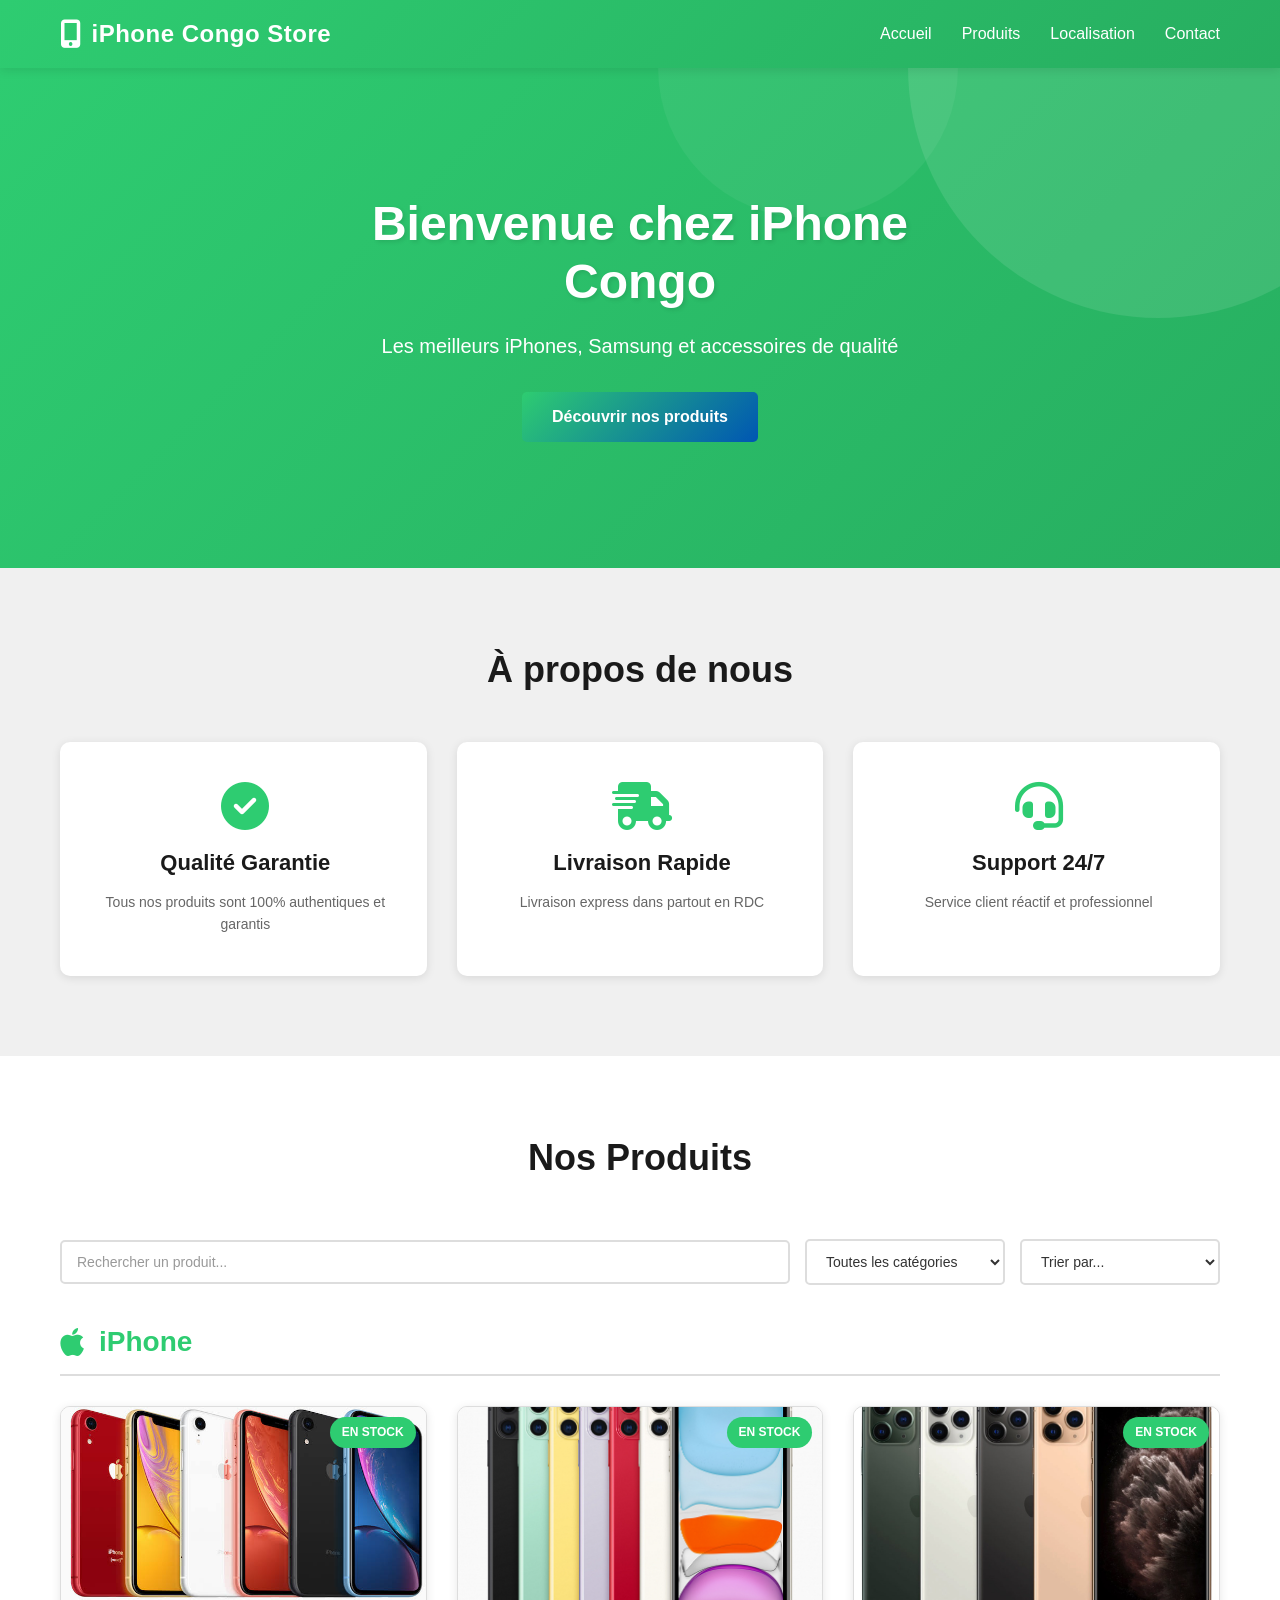
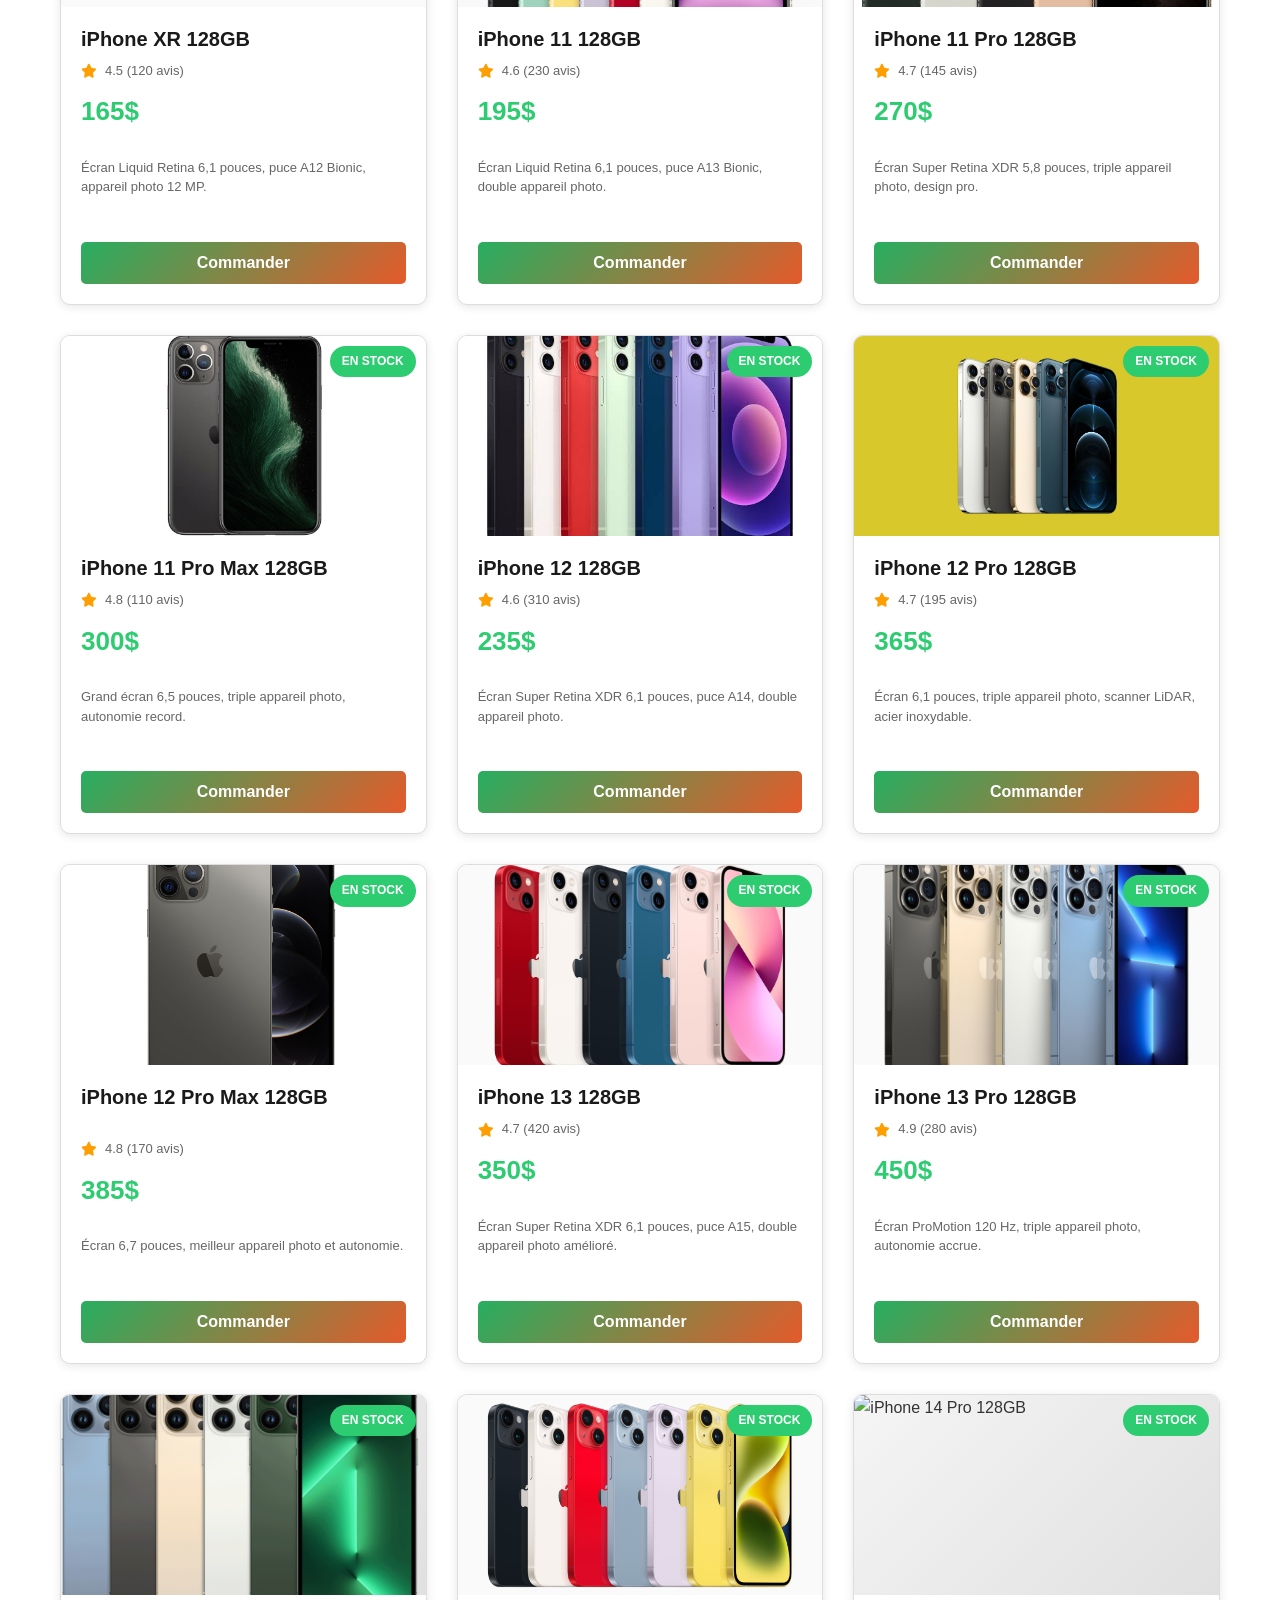
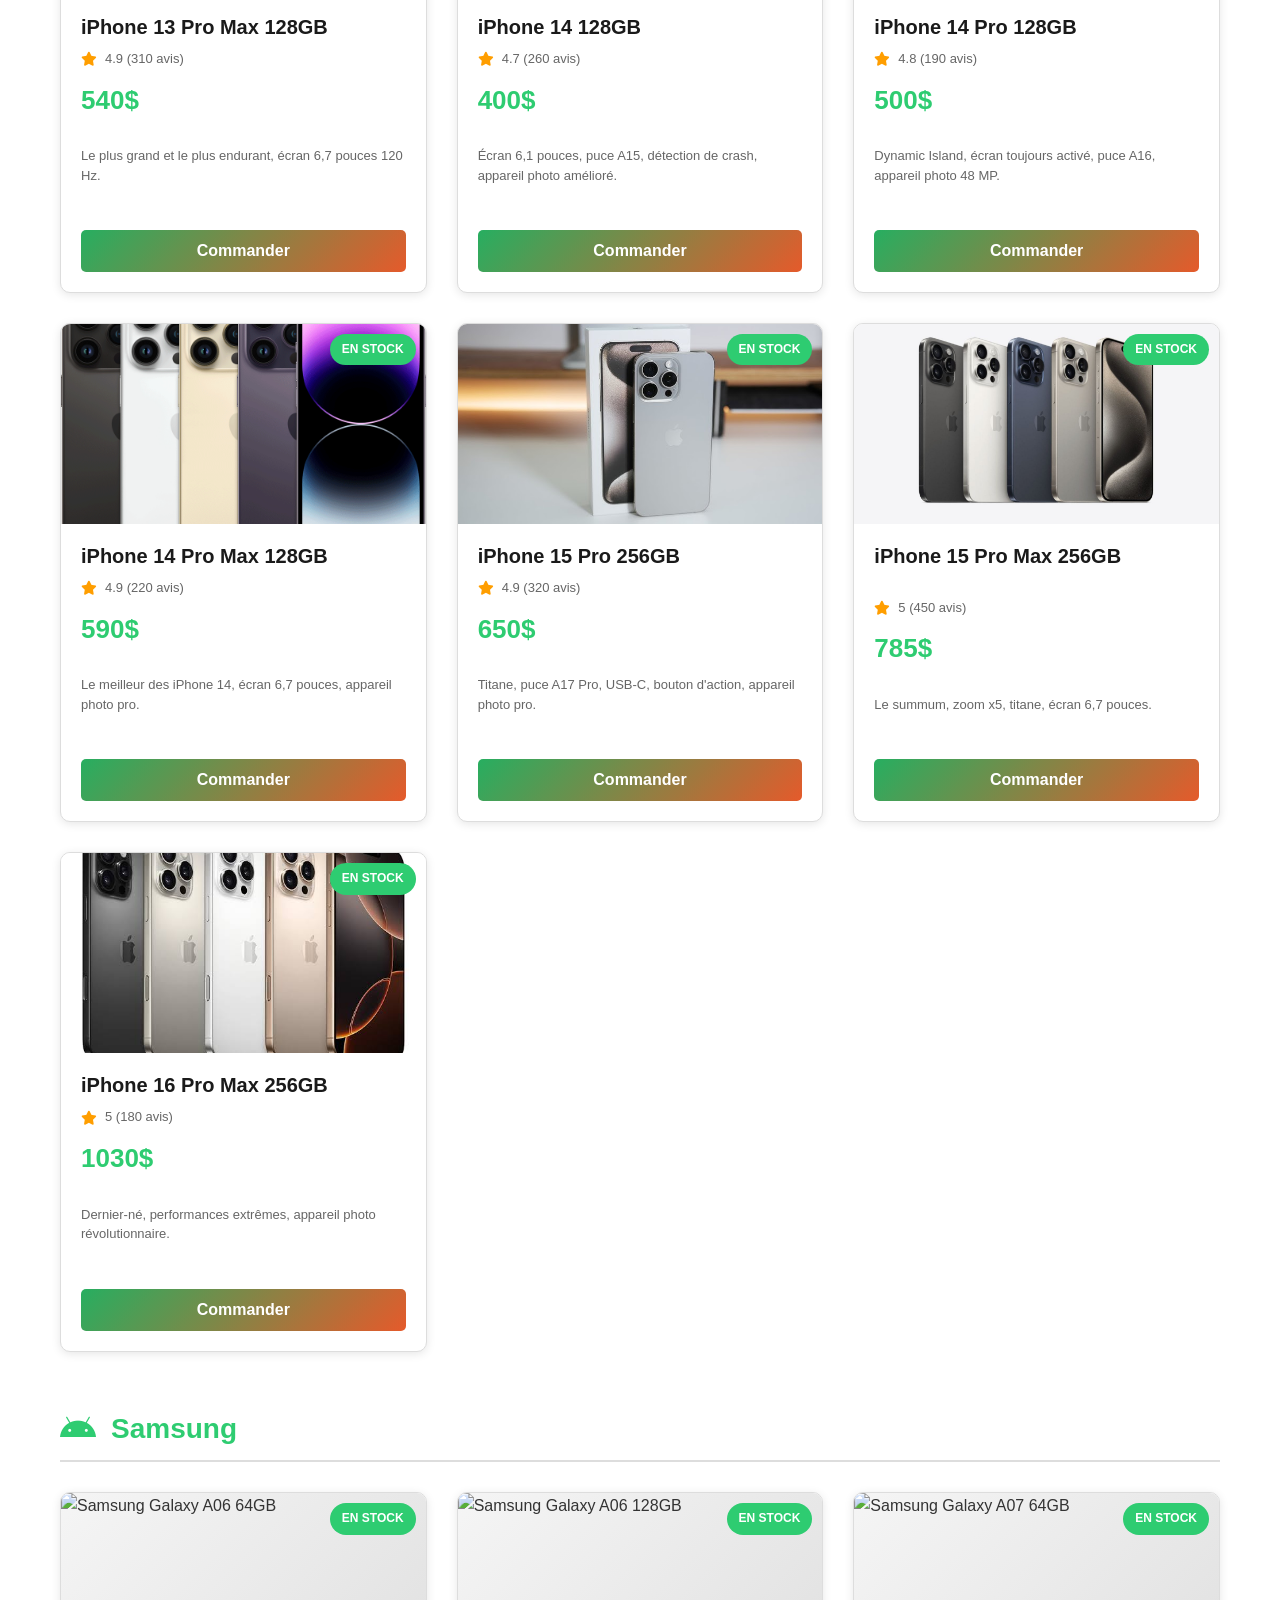
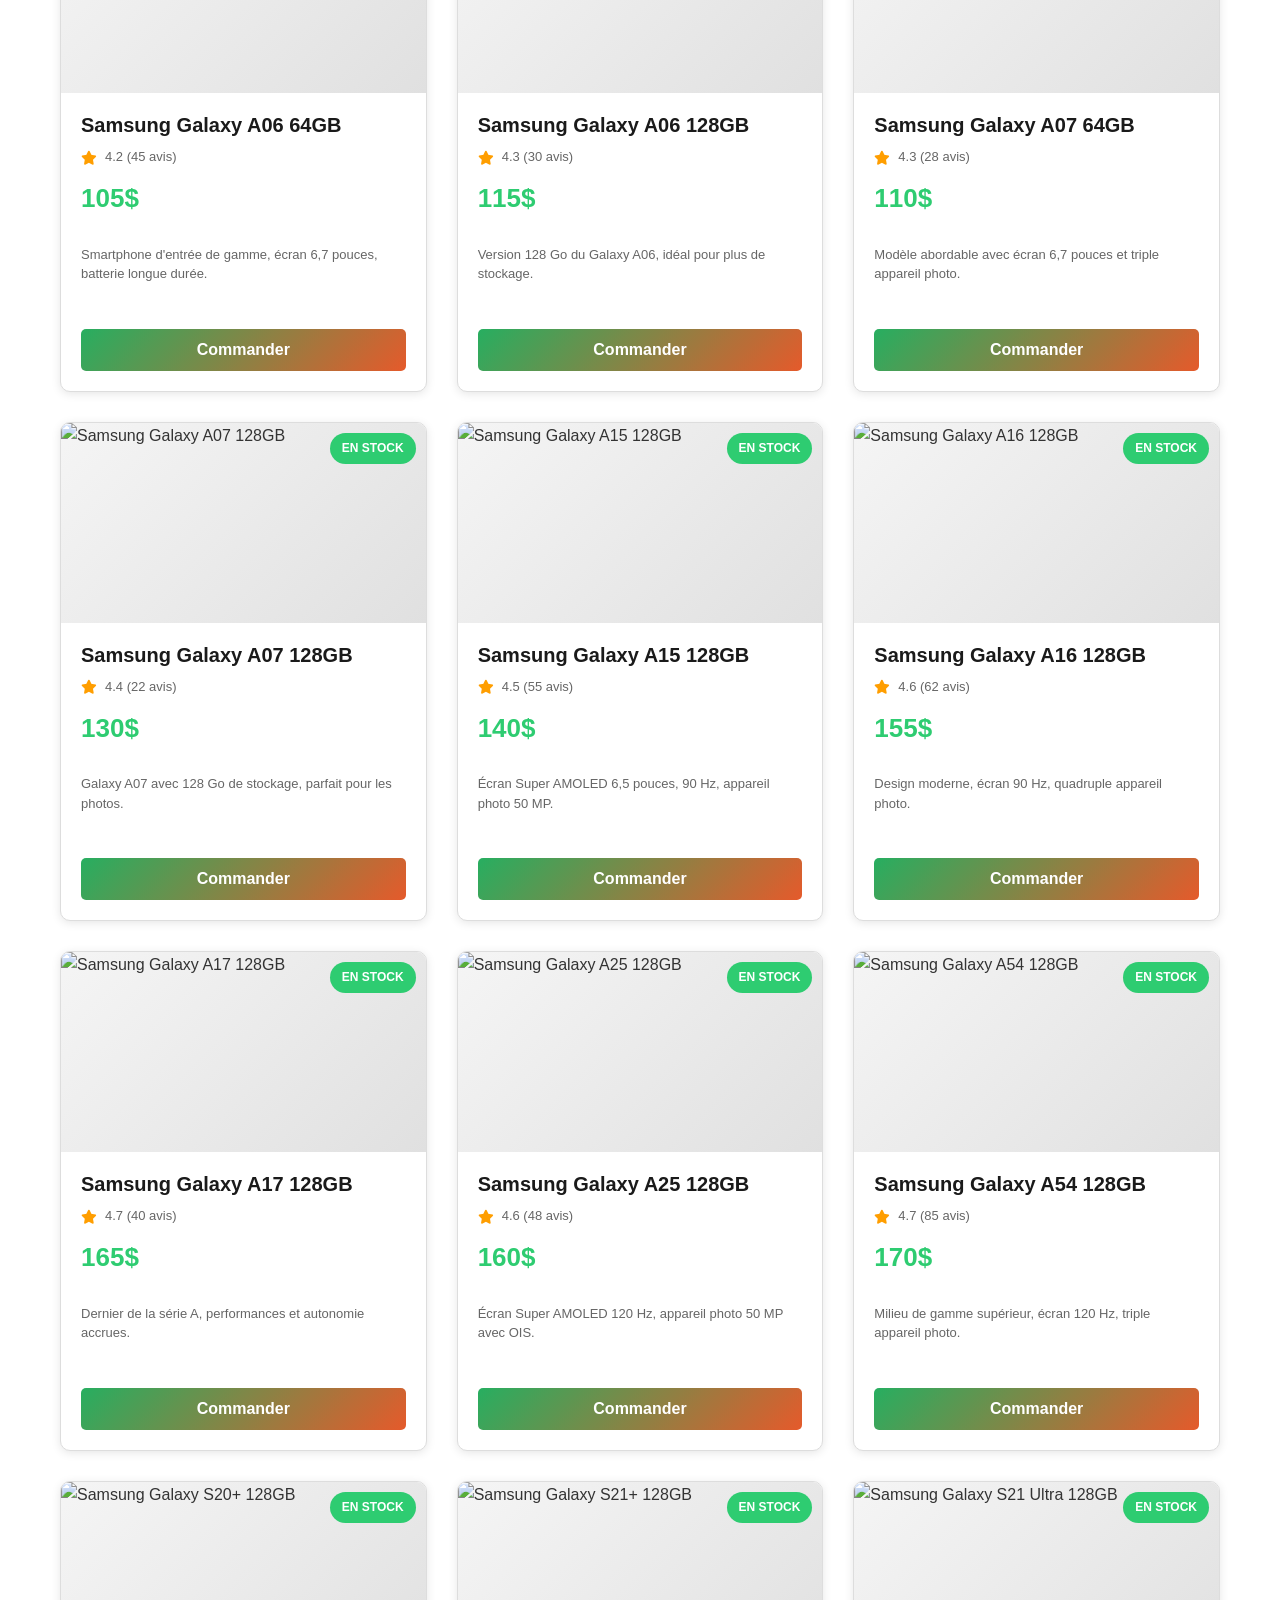
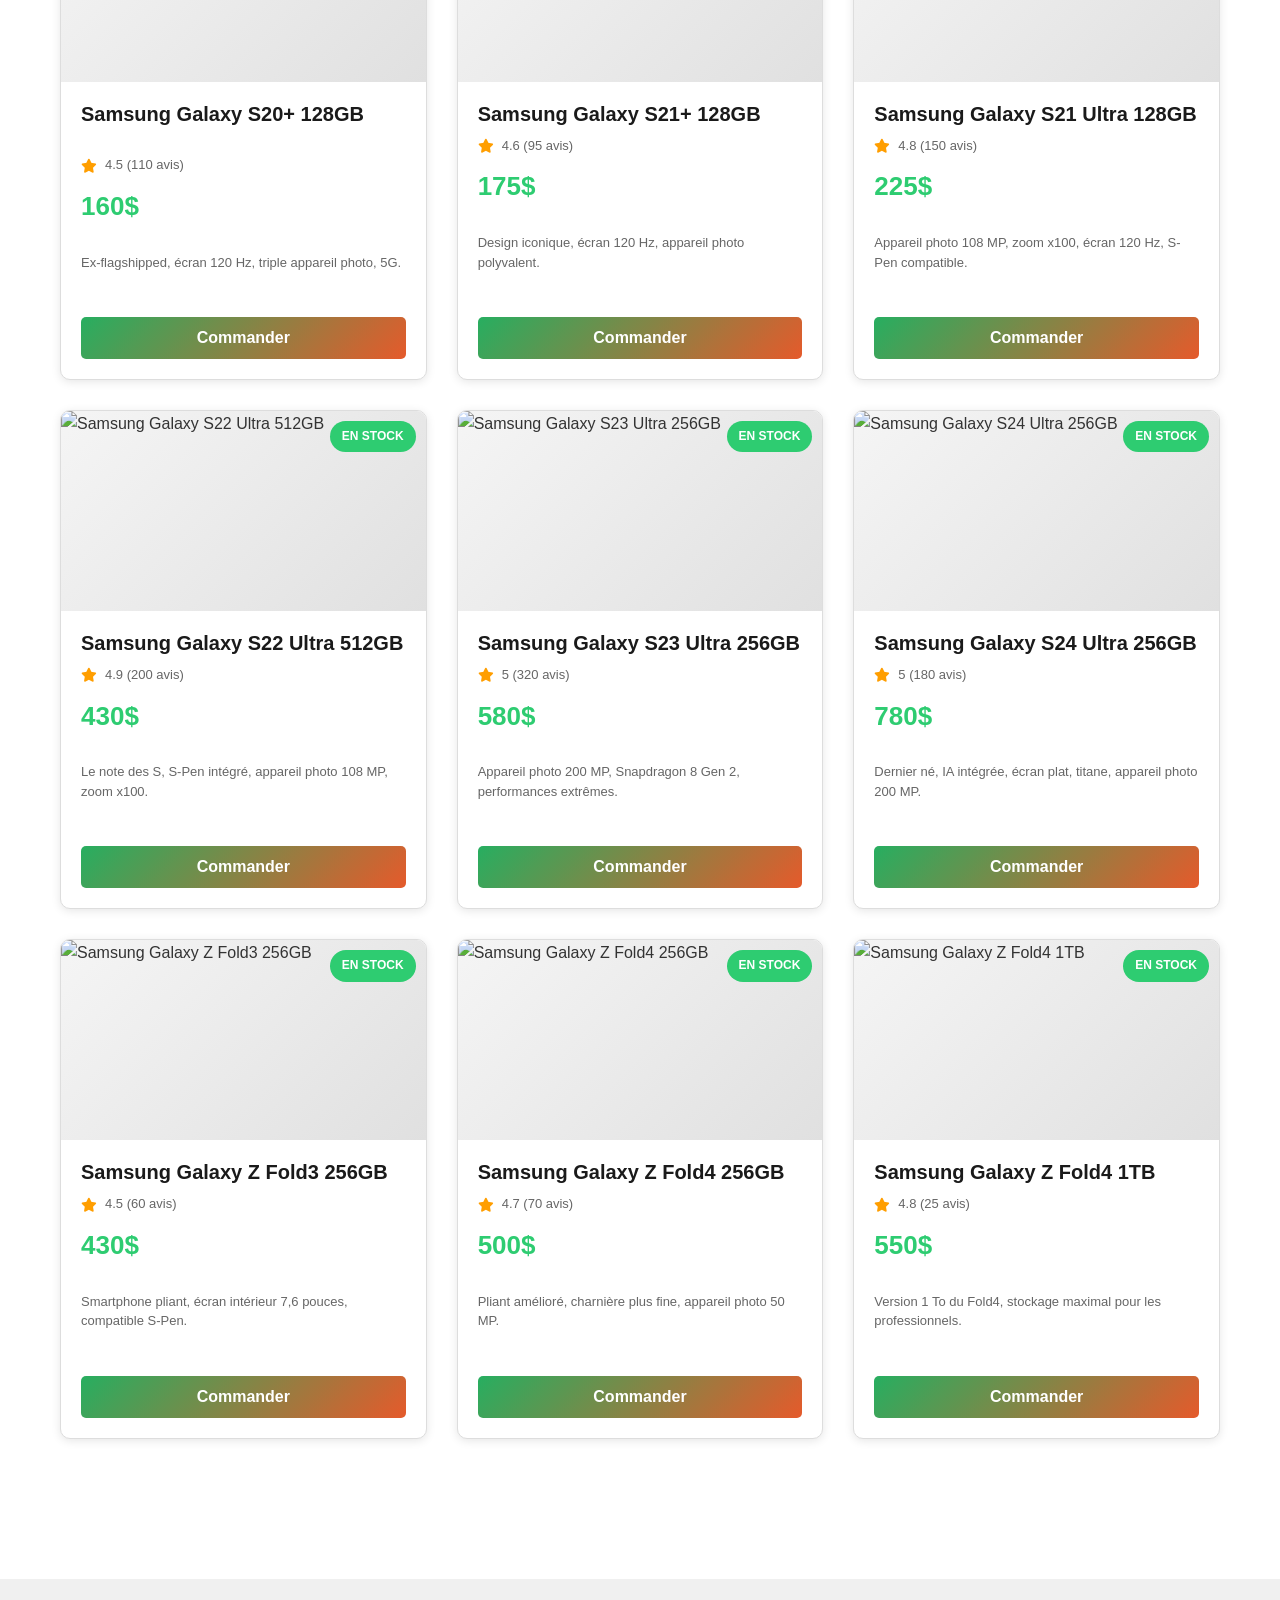
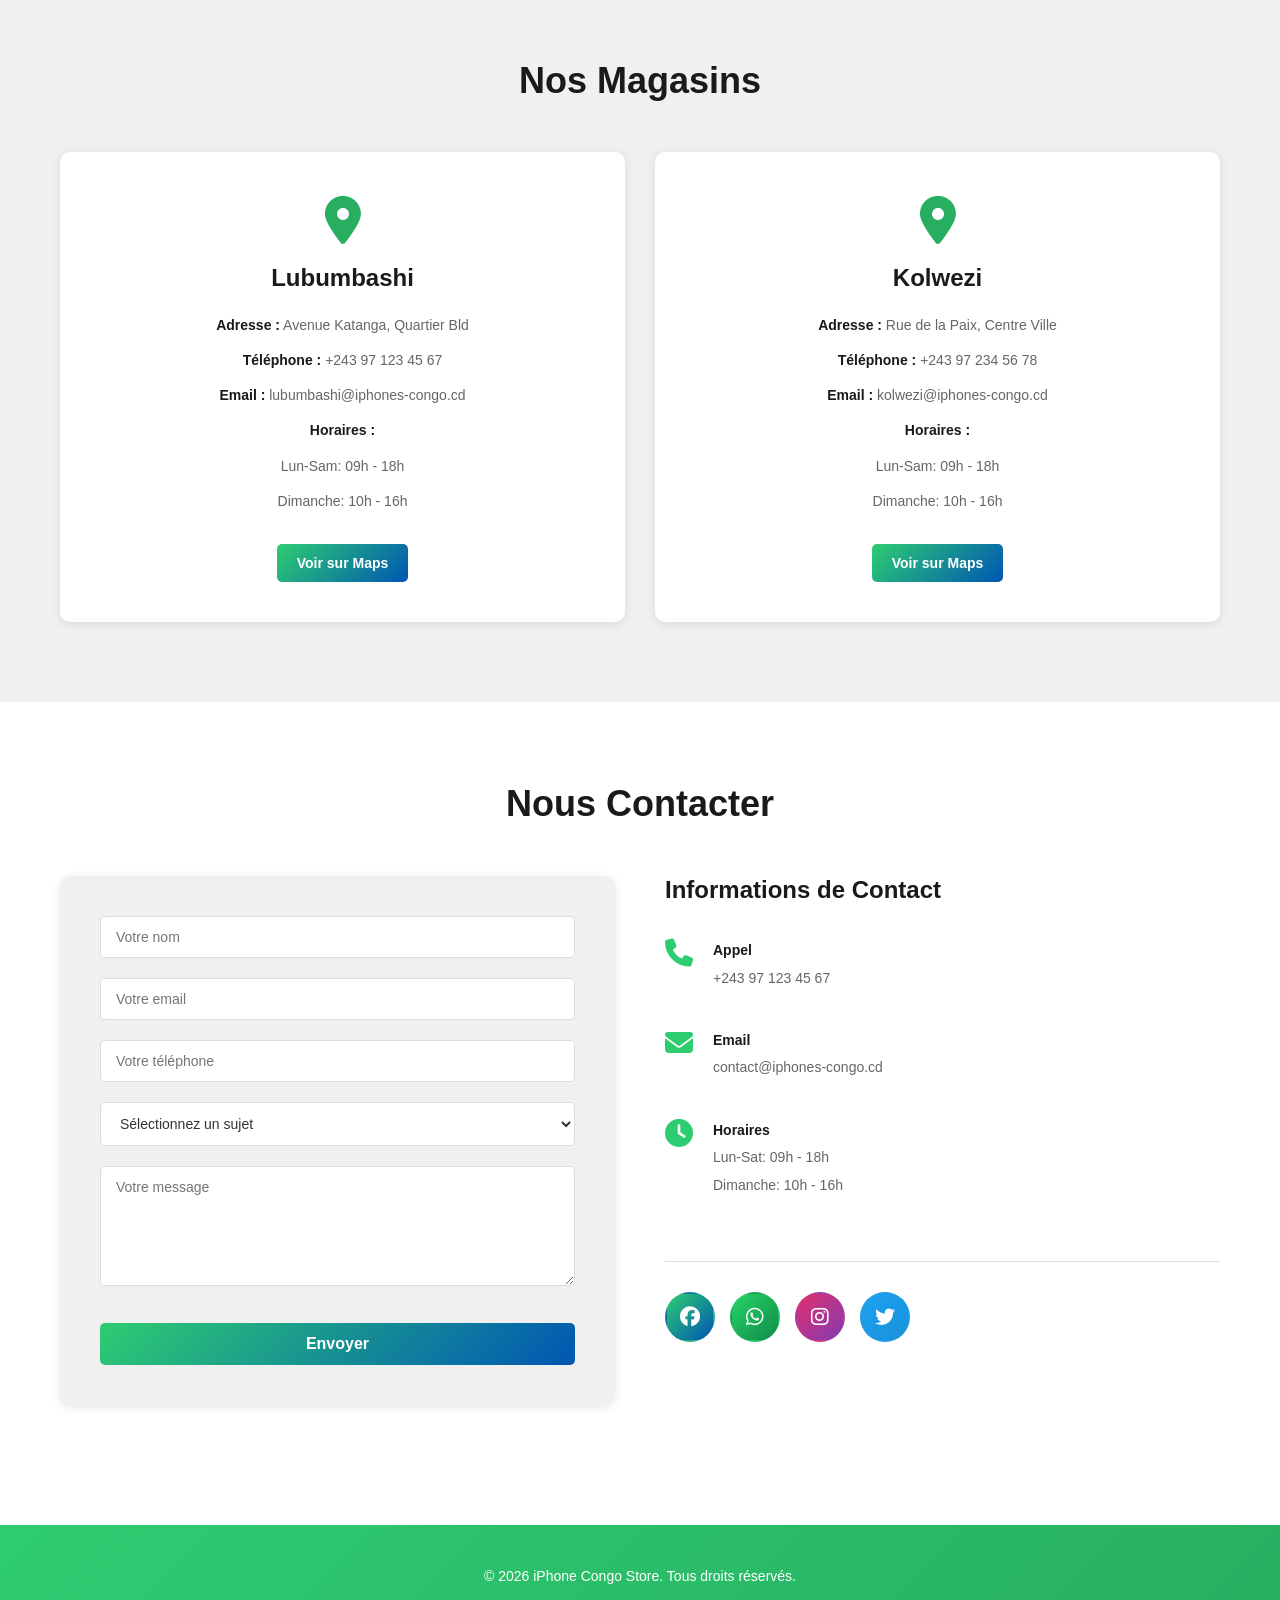
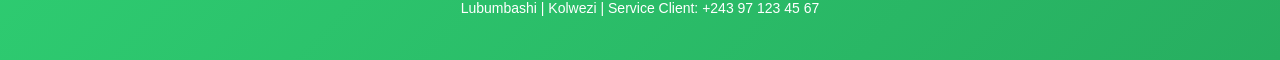
==== index.html @ f0ad429d "Update index.html" ====
<!DOCTYPE html>
<html lang="fr">
<head>
    <meta charset="UTF-8">
    <meta name="viewport" content="width=device-width, initial-scale=1.0">
    <title>iPhoneCongo - Lubumbashi & Kolwezi</title>
    <link rel="stylesheet" href="style.css">
    <link rel="stylesheet" href="https://cdnjs.cloudflare.com/ajax/libs/font-awesome/6.4.0/css/all.min.css">
</head>
<body>
    <!-- Navigation -->
    <nav class="navbar">
        <div class="container">
            <div class="logo">
                <i class="fas fa-mobile-alt"></i> iPhone Congo Store
            </div>
            <ul class="nav-links">
                <li><a href="#accueil">Accueil</a></li>
                <li><a href="#produits">Produits</a></li>
                <li><a href="#localisation">Localisation</a></li>
                <li><a href="#contact">Contact</a></li>
            </ul>
            <div class="hamburger">
                <span></span>
                <span></span>
                <span></span>
            </div>
        </div>
    </nav>

    <!-- Hero Section -->
    <section id="accueil" class="hero">
        <div class="hero-content">
            <h1>Bienvenue chez iPhone Congo</h1>
            <p>Les meilleurs iPhones, Samsung et accessoires de qualité</p>
            <a href="#produits" class="btn btn-primary">Découvrir nos produits</a>
        </div>
        <div class="hero-background"></div>
    </section>

    <!-- À Propos -->
    <section class="about">
        <div class="container">
            <h2>À propos de nous</h2>
            <div class="about-grid">
                <div class="about-card">
                    <i class="fas fa-check-circle"></i>
                    <h3>Qualité Garantie</h3>
                    <p>Tous nos produits sont 100% authentiques et garantis</p>
                </div>
                <div class="about-card">
                    <i class="fas fa-shipping-fast"></i>
                    <h3>Livraison Rapide</h3>
                    <p>Livraison express dans partout en RDC</p>
                </div>
                <div class="about-card">
                    <i class="fas fa-headset"></i>
                    <h3>Support 24/7</h3>
                    <p>Service client réactif et professionnel</p>
                </div>
            </div>
        </div>
    </section>

    <!-- Produits -->
    <section id="produits" class="produits">
        <div class="container">
            <h2>Nos Produits</h2>
            
            <!-- Filtres -->
            <div class="filtres">
                <input type="text" id="searchInput" placeholder="Rechercher un produit..." class="search-input">
                <select id="categorySelect" class="category-select">
                    <option value="all">Toutes les catégories</option>
                    <option value="iphone">iPhone</option>
                    <option value="samsung">Samsung</option>
                    <option value="accessoires">Accessoires</option>
                </select>
                <select id="sortSelect" class="sort-select">
                    <option value="default">Trier par...</option>
                    <option value="price-asc">Prix: bas à haut</option>
                    <option value="price-desc">Prix: haut à bas</option>
                    <option value="rating">Meilleures notes</option>
                </select>
            </div>

            <!-- Catégorie iPhone -->
            <div class="categorie" id="iphoneCategorie">
                <h3><i class="fab fa-apple"></i> iPhone</h3>
                <div class="produits-grid" id="iphoneGrid">
                    <!-- Rempli par JavaScript -->
                </div>
            </div>

            <!-- Catégorie Samsung -->
            <div class="categorie" id="samsungCategorie">
                <h3><i class="fab fa-android"></i> Samsung</h3>
                <div class="produits-grid" id="samsungGrid">
                    <!-- Rempli par JavaScript -->
                </div>
            </div>

            <!-- Catégorie Accessoires -->
            <div class="categorie" id="accessoiresCategorie">
                <h3><i class="fas fa-headphones"></i> Accessoires</h3>
                <div class="produits-grid" id="accessoiresGrid">
                    <!-- Rempli par JavaScript -->
                </div>
            </div>
        </div>
    </section>

    <!-- Modal Produit -->
    <div id="productModal" class="modal">
        <div class="modal-content">
            <span class="close">&times;</span>
            <div class="modal-body">
                <img id="modalImage" src="" alt="" class="modal-image">
                <div class="modal-info">
                    <h2 id="modalNom"></h2>
                    <p id="modalPrix" class="modal-prix"></p>
                    <p id="modalDescription"></p>
                    <div id="modalSpecs" class="modal-specs"></div>
                    <div class="modal-actions">
                        <button class="btn btn-primary" id="modalCommanderBtn">Commander</button>
                        <button class="btn btn-secondary">Ajouter au panier</button>
                    </div>
                </div>
            </div>
        </div>
    </div>

    <!-- Localisation -->
    <section id="localisation" class="localisation">
        <div class="container">
            <h2>Nos Magasins</h2>
            <div class="magasins-grid">
                <div class="magasin-card">
                    <i class="fas fa-map-marker-alt"></i>
                    <h3>Lubumbashi</h3>
                    <p><strong>Adresse :</strong> Avenue Katanga, Quartier Bld</p>
                    <p><strong>Téléphone :</strong> +243 97 123 45 67</p>
                    <p><strong>Email :</strong> lubumbashi@iphones-congo.cd</p>
                    <p><strong>Horaires :</strong></p>
                    <p>Lun-Sam: 09h - 18h</p>
                    <p>Dimanche: 10h - 16h</p>
                    <a href="https://maps.google.com/?q=Lubumbashi" target="_blank" class="btn btn-primary btn-small">Voir sur Maps</a>
                </div>

                <div class="magasin-card">
                    <i class="fas fa-map-marker-alt"></i>
                    <h3>Kolwezi</h3>
                    <p><strong>Adresse :</strong> Rue de la Paix, Centre Ville</p>
                    <p><strong>Téléphone :</strong> +243 97 234 56 78</p>
                    <p><strong>Email :</strong> kolwezi@iphones-congo.cd</p>
                    <p><strong>Horaires :</strong></p>
                    <p>Lun-Sam: 09h - 18h</p>
                    <p>Dimanche: 10h - 16h</p>
                    <a href="https://maps.google.com/?q=Kolwezi" target="_blank" class="btn btn-primary btn-small">Voir sur Maps</a>
                </div>
            </div>
        </div>
    </section>

    <!-- Contact -->
    <section id="contact" class="contact">
        <div class="container">
            <h2>Nous Contacter</h2>
            <div class="contact-content">
                <form class="contact-form" id="contactForm">
                    <div class="form-group">
                        <input type="text" placeholder="Votre nom" required>
                    </div>
                    <div class="form-group">
                        <input type="email" placeholder="Votre email" required>
                    </div>
                    <div class="form-group">
                        <input type="tel" placeholder="Votre téléphone" required>
                    </div>
                    <div class="form-group">
                        <select required>
                            <option value="">Sélectionnez un sujet</option>
                            <option value="info">Information produit</option>
                            <option value="commande">Commande</option>
                            <option value="service">Service après-vente</option>
                            <option value="autre">Autre</option>
                        </select>
                    </div>
                    <div class="form-group">
                        <textarea placeholder="Votre message" rows="5" required></textarea>
                    </div>
                    <button type="submit" class="btn btn-primary">Envoyer</button>
                </form>

                <div class="contact-info">
                    <h3>Informations de Contact</h3>
                    <div class="info-item">
                        <i class="fas fa-phone"></i>
                        <div>
                            <p><strong>Appel</strong></p>
                            <p>+243 97 123 45 67</p>
                        </div>
                    </div>
                    <div class="info-item">
                        <i class="fas fa-envelope"></i>
                        <div>
                            <p><strong>Email</strong></p>
                            <p>contact@iphones-congo.cd</p>
                        </div>
                    </div>
                    <div class="info-item">
                        <i class="fas fa-clock"></i>
                        <div>
                            <p><strong>Horaires</strong></p>
                            <p>Lun-Sat: 09h - 18h</p>
                            <p>Dimanche: 10h - 16h</p>
                        </div>
                    </div>
                    <div class="social-links">
                        <a href="#" title="Facebook"><i class="fab fa-facebook"></i></a>
                        <a href="#" title="WhatsApp"><i class="fab fa-whatsapp"></i></a>
                        <a href="#" title="Instagram"><i class="fab fa-instagram"></i></a>
                        <a href="#" title="Twitter"><i class="fab fa-twitter"></i></a>
                    </div>
                </div>
            </div>
        </div>
    </section>

    <!-- Footer -->
    <footer class="footer">
        <div class="container">
            <p>&copy; 2026 iPhone Congo Store. Tous droits réservés.</p>
            <p>Lubumbashi | Kolwezi | Service Client: +243 97 123 45 67</p>
        </div>
    </footer>

    <!-- Scripts des produits -->
    <script src="produits/iphone.js"></script>
    <script src="produits/samsung.js"></script>
    <script src="produits/accessoires.js"></script>
    <script src="script.js"></script>
</body>
</html>
---- style.css ----
/* ========== RESET & VARIABLES ==========*/
* {
    margin: 0;
    padding: 0;
    box-sizing: border-box;
}

:root {
    --primary-color: #2ecc71;
    --secondary-color: #27ae60;
    --dark-color: #1a1a1a;
    --light-color: #f0f0f0;
    --text-color: #333;
    --border-color: #ddd;
    --success-color: #28a745;
    --warning-color: #ff9e00;
    --danger-color: #dc3545;
    --shadow-sm: 0 2px 10px rgba(0, 0, 0, 0.1);
    --shadow-md: 0 5px 15px rgba(0, 0, 0, 0.15);
    --shadow-lg: 0 10px 25px rgba(0, 0, 0, 0.2);
}

html {
    scroll-behavior: smooth;
}

body {
    font-family: 'Segoe UI', Tahoma, Geneva, Verdana, sans-serif;
    color: var(--text-color);
    line-height: 1.6;
    background: white;
}

.container {
    max-width: 1200px;
    margin: 0 auto;
    padding: 0 20px;
}

/* ========== TYPOGRAPHIE ==========*/
h1, h2, h3, h4, h5, h6 {
    font-weight: 700;
    line-height: 1.2;
}

h1 {
    font-size: 48px;
}

h2 {
    font-size: 36px;
    margin-bottom: 50px;
    text-align: center;
    color: var(--dark-color);
}

h3 {
    font-size: 24px;
}

h4 {
    font-size: 20px;
}

p {
    margin-bottom: 15px;
}

a {
    color: var(--primary-color);
    text-decoration: none;
    transition: color 0.3s ease;
}

a:hover {
    color: var(--secondary-color);
}

/* ========== NAVIGATION ==========*/
.navbar {
    background: linear-gradient(135deg, var(--primary-color), var(--secondary-color));
    color: white;
    padding: 15px 0;
    position: sticky;
    top: 0;
    z-index: 100;
    box-shadow: var(--shadow-sm);
}

.navbar .container {
    display: flex;
    justify-content: space-between;
    align-items: center;
}

.logo {
    font-size: 24px;
    font-weight: bold;
    display: flex;
    align-items: center;
    gap: 10px;
    color: white;
    letter-spacing: 0.5px;
}

.logo i {
    font-size: 28px;
}

.nav-links {
    display: flex;
    list-style: none;
    gap: 30px;
}

.nav-links a {
    color: white;
    text-decoration: none;
    font-weight: 500;
    transition: opacity 0.3s ease;
    position: relative;
}

.nav-links a:after {
    content: '';
    position: absolute;
    width: 0;
    height: 2px;
    bottom: -5px;
    left: 0;
    background: white;
    transition: width 0.3s ease;
}

.nav-links a:hover {
    opacity: 0.8;
}

.nav-links a:hover:after {
    width: 100%;
}

.hamburger {
    display: none;
    flex-direction: column;
    cursor: pointer;
    gap: 5px;
}

.hamburger span {
    width: 25px;
    height: 3px;
    background: white;
    border-radius: 3px;
    transition: all 0.3s ease;
}

.hamburger:hover span {
    background: rgba(255, 255, 255, 0.8);
}

/* ========== BOUTONS ==========*/
.btn {
    display: inline-block;
    padding: 12px 30px;
    border: none;
    border-radius: 5px;
    cursor: pointer;
    font-size: 16px;
    font-weight: 600;
    transition: all 0.3s ease;
    text-decoration: none;
    text-align: center;
    user-select: none;
}

.btn:disabled {
    opacity: 0.6;
    cursor: not-allowed;
}

.btn-primary {
    background: linear-gradient(135deg, var(--primary-color), #0056b3);
    color: white;
}

.btn-primary:hover:not(:disabled) {
    transform: translateY(-2px);
    box-shadow: 0 5px 15px rgba(0, 122, 255, 0.4);
}

.btn-primary:active:not(:disabled) {
    transform: translateY(0);
}

.btn-secondary {
    background: linear-gradient(135deg, var(--secondary-color), #e55a2b);
    color: white;
}

.btn-secondary:hover:not(:disabled) {
    transform: translateY(-2px);
    box-shadow: 0 5px 15px rgba(255, 107, 53, 0.4);
}

.btn-secondary:active:not(:disabled) {
    transform: translateY(0);
}

.btn-small {
    padding: 8px 20px;
    font-size: 14px;
}

.btn-large {
    padding: 16px 40px;
    font-size: 18px;
}

.btn-block {
    width: 100%;
    display: block;
}

.btn-outline {
    background: transparent;
    border: 2px solid var(--primary-color);
    color: var(--primary-color);
}

.btn-outline:hover {
    background: var(--primary-color);
    color: white;
}

/* ========== HERO SECTION ==========*/
.hero {
    background: linear-gradient(135deg, var(--primary-color), var(--secondary-color));
    color: white;
    padding: 120px 20px;
    text-align: center;
    position: relative;
    overflow: hidden;
    min-height: 500px;
    display: flex;
    align-items: center;
    justify-content: center;
}

.hero-background {
    position: absolute;
    top: -50%;
    right: -10%;
    width: 500px;
    height: 500px;
    background: rgba(255, 255, 255, 0.1);
    border-radius: 50%;
    animation: float 6s ease-in-out infinite;
}

.hero-background::before {
    content: '';
    position: absolute;
    top: 20%;
    left: -50%;
    width: 300px;
    height: 300px;
    background: rgba(255, 255, 255, 0.05);
    border-radius: 50%;
    animation: float 8s ease-in-out infinite reverse;
}

@keyframes float {
    0%, 100% { 
        transform: translateY(0px) rotate(0deg); 
    }
    50% { 
        transform: translateY(30px) rotate(180deg); 
    }
}

.hero-content {
    position: relative;
    z-index: 1;
    max-width: 700px;
    margin: 0 auto;
}

.hero h1 {
    font-size: 48px;
    margin-bottom: 20px;
    animation: slideIn 0.8s ease-out;
    text-shadow: 2px 2px 4px rgba(0, 0, 0, 0.1);
}

.hero p {
    font-size: 20px;
    margin-bottom: 30px;
    opacity: 0.95;
    animation: slideIn 0.8s ease-out 0.2s both;
}

.hero .btn {
    animation: slideIn 0.8s ease-out 0.4s both;
}

@keyframes slideIn {
    from {
        opacity: 0;
        transform: translateY(-30px);
    }
    to {
        opacity: 1;
        transform: translateY(0);
    }
}

/* ========== SECTION À PROPOS ==========*/
.about {
    padding: 80px 20px;
    background: var(--light-color);
}

.about h2 {
    margin-bottom: 50px;
}

.about-grid {
    display: grid;
    grid-template-columns: repeat(auto-fit, minmax(280px, 1fr));
    gap: 30px;
}

.about-card {
    background: white;
    padding: 40px 30px;
    border-radius: 10px;
    text-align: center;
    box-shadow: var(--shadow-sm);
    transition: all 0.3s ease;
    border-left: 4px solid transparent;
}

.about-card:hover {
    transform: translateY(-10px);
    box-shadow: var(--shadow-md);
    border-left-color: var(--primary-color);
}

.about-card i {
    font-size: 48px;
    color: var(--primary-color);
    margin-bottom: 20px;
    display: block;
}

.about-card h3 {
    margin-bottom: 15px;
    font-size: 22px;
    color: var(--dark-color);
}

.about-card p {
    color: #666;
    font-size: 14px;
    margin-bottom: 0;
}

/* ========== SECTION PRODUITS ==========*/
.produits {
    padding: 80px 20px;
    background: white;
}

.produits h2 {
    margin-bottom: 60px;
}

/* Filtres */
.filtres {
    display: flex;
    gap: 15px;
    margin-bottom: 40px;
    flex-wrap: wrap;
    justify-content: center;
    align-items: center;
}

.search-input,
.category-select,
.sort-select {
    padding: 12px 15px;
    border: 2px solid var(--border-color);
    border-radius: 5px;
    font-size: 14px;
    font-family: inherit;
    transition: all 0.3s ease;
    background: white;
    color: var(--text-color);
}

.search-input:focus,
.category-select:focus,
.sort-select:focus {
    outline: none;
    border-color: var(--primary-color);
    box-shadow: 0 0 5px rgba(0, 122, 255, 0.2);
}

.search-input {
    flex: 1;
    min-width: 250px;
}

.search-input::placeholder {
    color: #999;
}

.category-select,
.sort-select {
    min-width: 200px;
}

/* Catégories */
.categorie {
    margin-bottom: 60px;
}

.categorie h3 {
    font-size: 28px;
    color: var(--primary-color);
    margin-bottom: 30px;
    display: flex;
    align-items: center;
    gap: 15px;
    padding-bottom: 15px;
    border-bottom: 2px solid var(--border-color);
}

.categorie h3 i {
    font-size: 32px;
}

.produits-grid {
    display: grid;
    grid-template-columns: repeat(auto-fill, minmax(280px, 1fr));
    gap: 30px;
}

/* Cartes Produits */
.produit-card {
    background: white;
    border-radius: 10px;
    overflow: hidden;
    box-shadow: var(--shadow-sm);
    transition: all 0.3s ease;
    border: 1px solid var(--border-color);
    display: flex;
    flex-direction: column;
    position: relative;
    cursor: pointer;
}

.produit-card:hover {
    transform: translateY(-10px);
    box-shadow: var(--shadow-md);
    border-color: var(--primary-color);
}

.produit-card.out-of-stock {
    opacity: 0.7;
}

.produit-card.out-of-stock::after {
    content: 'RUPTURE';
    position: absolute;
    top: 50%;
    left: 50%;
    transform: translate(-50%, -50%) rotate(-45deg);
    background: var(--danger-color);
    color: white;
    padding: 10px 40px;
    font-weight: bold;
    font-size: 18px;
    z-index: 5;
    box-shadow: var(--shadow-sm);
}

.produit-stock-badge {
    position: absolute;
    top: 10px;
    right: 10px;
    background: var(--primary-color);
    color: white;
    padding: 6px 12px;
    border-radius: 20px;
    font-size: 12px;
    font-weight: bold;
    z-index: 10;
    animation: pulse 2s infinite;
}

.produit-card.out-of-stock .produit-stock-badge {
    background: var(--danger-color);
    animation: none;
}

@keyframes pulse {
    0%, 100% { box-shadow: 0 0 0 0 rgba(0, 122, 255, 0.7); }
    50% { box-shadow: 0 0 0 10px rgba(0, 122, 255, 0); }
}

.produit-image {
    height: 200px;
    background: linear-gradient(135deg, #f5f5f5, #e0e0e0);
    display: flex;
    align-items: center;
    justify-content: center;
    overflow: hidden;
    position: relative;
}

.produit-image img {
    width: 100%;
    height: 100%;
    object-fit: cover;
    transition: transform 0.3s ease;
}

.produit-card:hover .produit-image img {
    transform: scale(1.1);
}

.produit-card h4 {
    padding: 20px 20px 10px;
    font-size: 20px;
    color: var(--dark-color);
    flex-grow: 1;
}

.produit-rating {
    display: flex;
    align-items: center;
    gap: 8px;
    padding: 0 20px;
    color: #666;
    font-size: 13px;
}

.produit-rating i {
    color: var(--warning-color);
    font-size: 14px;
}

.produit-rating .note {
    color: var(--primary-color);
    font-weight: bold;
}

.prix {
    padding: 10px 20px 0;
    font-size: 26px;
    font-weight: bold;
    color: var(--primary-color);
}

.description {
    padding: 10px 20px;
    color: #666;
    font-size: 13px;
    line-height: 1.5;
}

.produit-card .btn {
    width: calc(100% - 40px);
    margin: 20px;
    display: block;
}

/* ========== MODAL ==========*/
.modal {
    display: none;
    position: fixed;
    z-index: 2000;
    left: 0;
    top: 0;
    width: 100%;
    height: 100%;
    background-color: rgba(0, 0, 0, 0.6);
    animation: fadeIn 0.3s ease;
    overflow-y: auto;
}

@keyframes fadeIn {
    from { 
        opacity: 0; 
    }
    to { 
        opacity: 1; 
    }
}

.modal-content {
    background-color: white;
    margin: 2% auto;
    padding: 0;
    border-radius: 10px;
    width: 90%;
    max-width: 900px;
    max-height: 85vh;
    overflow-y: auto;
    box-shadow: var(--shadow-lg);
    animation: slideDown 0.3s ease;
}

@keyframes slideDown {
    from {
        transform: translateY(-50px);
        opacity: 0;
    }
    to {
        transform: translateY(0);
        opacity: 1;
    }
}

.close {
    color: #aaa;
    float: right;
    font-size: 28px;
    font-weight: bold;
    cursor: pointer;
    padding: 10px 20px;
    background: transparent;
    border: none;
    transition: color 0.3s ease;
}

.close:hover,
.close:focus {
    color: black;
}

.modal-body {
    display: grid;
    grid-template-columns: 1fr 1fr;
    gap: 30px;
    padding: 30px;
}

.modal-image {
    width: 100%;
    height: auto;
    border-radius: 10px;
    object-fit: cover;
    box-shadow: var(--shadow-sm);
}

.modal-info h2 {
    margin-bottom: 15px;
    color: var(--dark-color);
    font-size: 28px;
}

.modal-prix {
    font-size: 32px;
    color: var(--primary-color);
    font-weight: bold;
    margin-bottom: 15px;
}

.modal-description {
    color: #666;
    margin-bottom: 20px;
    line-height: 1.6;
}

.specs-list {
    background: var(--light-color);
    padding: 20px;
    border-radius: 8px;
    margin: 20px 0;
}

.specs-list p {
    margin: 10px 0;
    color: #666;
    padding: 8px 0;
    border-bottom: 1px solid var(--border-color);
}

.specs-list p:last-child {
    border-bottom: none;
    margin-bottom: 0;
}

.specs-list strong {
    color: var(--dark-color);
    display: block;
    margin-bottom: 5px;
}

.modal-actions {
    display: flex;
    gap: 10px;
    margin-top: 20px;
}

.modal-actions .btn {
    flex: 1;
}

/* ========== SECTION LOCALISATION ==========*/
.localisation {
    padding: 80px 20px;
    background: var(--light-color);
}

.localisation h2 {
    margin-bottom: 50px;
}

.magasins-grid {
    display: grid;
    grid-template-columns: repeat(auto-fit, minmax(300px, 1fr));
    gap: 30px;
}

.magasin-card {
    background: white;
    padding: 40px 30px;
    border-radius: 10px;
    box-shadow: var(--shadow-sm);
    text-align: center;
    transition: all 0.3s ease;
    border-top: 4px solid transparent;
}

.magasin-card:hover {
    transform: translateY(-10px);
    box-shadow: var(--shadow-md);
    border-top-color: var(--secondary-color);
}

.magasin-card i {
    font-size: 48px;
    color: var(--secondary-color);
    margin-bottom: 20px;
    display: block;
}

.magasin-card h3 {
    font-size: 24px;
    margin-bottom: 20px;
    color: var(--dark-color);
}

.magasin-card p {
    margin: 10px 0;
    color: #666;
    line-height: 1.8;
    font-size: 14px;
}

.magasin-card strong {
    color: var(--dark-color);
}

.magasin-card .btn {
    margin-top: 20px;
}

/* ========== SECTION CONTACT ==========*/
.contact {
    padding: 80px 20px;
    background: white;
}

.contact h2 {
    margin-bottom: 50px;
}

.contact-content {
    display: grid;
    grid-template-columns: 1fr 1fr;
    gap: 50px;
}

.contact-form {
    background: var(--light-color);
    padding: 40px;
    border-radius: 10px;
    box-shadow: var(--shadow-sm);
}

.form-group {
    margin-bottom: 20px;
}

.form-group label {
    display: block;
    margin-bottom: 8px;
    font-weight: 600;
    color: var(--dark-color);
}

.form-group input,
.form-group textarea,
.form-group select {
    width: 100%;
    padding: 12px 15px;
    border: 1px solid var(--border-color);
    border-radius: 5px;
    font-family: inherit;
    font-size: 14px;
    transition: all 0.3s ease;
    background: white;
    color: var(--text-color);
}

.form-group input:focus,
.form-group textarea:focus,
.form-group select:focus {
    outline: none;
    border-color: var(--primary-color);
    box-shadow: 0 0 5px rgba(0, 122, 255, 0.2);
    background: rgba(0, 122, 255, 0.02);
}

.form-group textarea {
    resize: vertical;
    min-height: 120px;
}

.form-group select {
    cursor: pointer;
}

.contact-form .btn {
    width: 100%;
    margin-top: 10px;
}

.contact-info {
    display: flex;
    flex-direction: column;
    justify-content: flex-start;
}

.contact-info h3 {
    font-size: 24px;
    margin-bottom: 30px;
    color: var(--dark-color);
}

.info-item {
    display: flex;
    gap: 20px;
    margin-bottom: 30px;
    align-items: flex-start;
}

.info-item i {
    font-size: 28px;
    color: var(--primary-color);
    margin-top: 5px;
    flex-shrink: 0;
}

.info-item p {
    margin: 5px 0;
    color: #666;
    font-size: 14px;
}

.info-item strong {
    color: var(--dark-color);
    display: block;
    margin-bottom: 5px;
}

.social-links {
    display: flex;
    gap: 15px;
    margin-top: 30px;
    padding-top: 30px;
    border-top: 1px solid var(--border-color);
    flex-wrap: wrap;
}

.social-links a {
    display: inline-flex;
    align-items: center;
    justify-content: center;
    width: 50px;
    height: 50px;
    background: linear-gradient(135deg, var(--primary-color), #0056b3);
    color: white;
    border-radius: 50%;
    text-decoration: none;
    transition: all 0.3s ease;
    font-size: 20px;
    border: 2px solid transparent;
}

.social-links a:hover {
    transform: translateY(-5px) scale(1.1);
    box-shadow: var(--shadow-md);
}

.social-links a:nth-child(2) {
    background: linear-gradient(135deg, #25d366, #128c4a);
}

.social-links a:nth-child(3) {
    background: linear-gradient(135deg, #e1306c, #833ab4);
}

.social-links a:nth-child(4) {
    background: linear-gradient(135deg, #1da1f2, #1a91da);
}

/* ========== FOOTER ==========*/
.footer {
    background: linear-gradient(135deg, var(--primary-color), var(--secondary-color));
    color: white;
    text-align: center;
    padding: 30px 20px;
    margin-top: 40px;
}

.footer p {
    margin: 10px 0;
    font-size: 14px;
}

.footer a {
    color: white;
    text-decoration: underline;
}

.footer a:hover {
    opacity: 0.8;
}

/* ========== UTILITAIRES ==========*/
.text-center {
    text-align: center;
}

.text-right {
    text-align: right;
}

.text-left {
    text-align: left;
}

.mt-0 { margin-top: 0; }
.mt-1 { margin-top: 10px; }
.mt-2 { margin-top: 20px; }
.mt-3 { margin-top: 30px; }
.mt-4 { margin-top: 40px; }
.mt-5 { margin-top: 50px; }

.mb-0 { margin-bottom: 0; }
.mb-1 { margin-bottom: 10px; }
.mb-2 { margin-bottom: 20px; }
.mb-3 { margin-bottom: 30px; }
.mb-4 { margin-bottom: 40px; }
.mb-5 { margin-bottom: 50px; }

.pt-0 { padding-top: 0; }
.pt-1 { padding-top: 10px; }
.pt-2 { padding-top: 20px; }
.pt-3 { padding-top: 30px; }

.pb-0 { padding-bottom: 0; }
.pb-1 { padding-bottom: 10px; }
.pb-2 { padding-bottom: 20px; }
.pb-3 { padding-bottom: 30px; }

.hidden {
    display: none !important;
}

.visible {
    display: block !important;
}

/* ========== ANIMATIONS ==========*/
@keyframes fadeInUp {
    from {
        opacity: 0;
        transform: translateY(30px);
    }
    to {
        opacity: 1;
        transform: translateY(0);
    }
}

@keyframes spin {
    from { transform: rotate(0deg); }
    to { transform: rotate(360deg); }
}

@keyframes bounce {
    0%, 100% { transform: translateY(0); }
    50% { transform: translateY(-10px); }
}

/* ========== RESPONSIVE - TABLET ==========*/
@media (max-width: 768px) {
    .nav-links {
        display: none;
    }

    .hamburger {
        display: flex;
    }

    .logo {
        font-size: 20px;
    }

    h1 {
        font-size: 32px;
    }

    h2 {
        font-size: 28px;
        margin-bottom: 40px;
    }

    h3 {
        font-size: 22px;
    }

    .hero {
        padding: 60px 20px;
        min-height: 400px;
    }

    .hero h1 {
        font-size: 32px;
    }

    .hero p {
        font-size: 16px;
    }

    .about,
    .produits,
    .localisation,
    .contact {
        padding: 60px 20px;
    }

    .produits-grid,
    .magasins-grid {
        grid-template-columns: 1fr;
    }

    .contact-content {
        grid-template-columns: 1fr;
        gap: 30px;
    }

    .contact-form {
        order: 2;
    }

    .contact-info {
        order: 1;
    }

    .modal-body {
        grid-template-columns: 1fr;
        gap: 20px;
        padding: 20px;
    }

    .produit-image {
        height: 250px;
    }

    .categorie h3 {
        font-size: 22px;
    }

    .filtres {
        flex-direction: column;
    }

    .search-input,
    .category-select,
    .sort-select {
        width: 100%;
    }

    .about-grid {
        grid-template-columns: 1fr;
        gap: 20px;
    }

    .about-card {
        padding: 30px 20px;
    }

    .modal-content {
        width: 95%;
        margin: 10% auto;
    }
}

/* ========== RESPONSIVE - MOBILE ==========*/
@media (max-width: 480px) {
    .navbar .container {
        padding: 0 15px;
    }

    .logo {
        font-size: 18px;
        gap: 8px;
    }

    .logo i {
        font-size: 22px;
    }

    h1 {
        font-size: 24px;
    }

    h2 {
        font-size: 22px;
        margin-bottom: 30px;
    }

    h3 {
        font-size: 18px;
    }

    .hero {
        padding: 40px 15px;
        min-height: 300px;
    }

    .hero h1 {
        font-size: 24px;
        margin-bottom: 15px;
    }

    .hero p {
        font-size: 14px;
        margin-bottom: 20px;
    }

    .about,
    .produits,
    .localisation,
    .contact {
        padding: 40px 15px;
    }

    .btn {
        padding: 10px 20px;
        font-size: 14px;
    }

    .btn-large {
        padding: 12px 24px;
        font-size: 16px;
    }

    .produit-card h4 {
        padding: 15px 15px 8px;
        font-size: 16px;
    }

    .prix {
        font-size: 20px;
        padding: 8px 15px 0;
    }

    .description {
        padding: 8px 15px;
        font-size: 12px;
    }

    .produit-card .btn {
        width: calc(100% - 30px);
        margin: 15px;
        padding: 10px 15px;
        font-size: 13px;
    }

    .magasin-card {
        padding: 25px 20px;
    }

    .magasin-card i {
        font-size: 36px;
        margin-bottom: 15px;
    }

    .magasin-card h3 {
        font-size: 20px;
        margin-bottom: 15px;
    }

    .magasin-card p {
        font-size: 13px;
        margin: 8px 0;
    }

    .contact-form {
        padding: 25px 20px;
    }

    .form-group input,
    .form-group textarea,
    .form-group select {
        padding: 10px 12px;
        font-size: 13px;
    }

    .modal-body {
        gap: 15px;
        padding: 15px;
    }

    .modal-info h2 {
        font-size: 22px;
        margin-bottom: 10px;
    }

    .modal-prix {
        font-size: 24px;
    }

    .modal-actions {
        flex-direction: column;
    }

    .specs-list {
        padding: 15px;
        margin: 15px 0;
    }

    .specs-list p {
        font-size: 12px;
        margin: 8px 0;
        padding: 6px 0;
    }

    .social-links {
        gap: 10px;
        justify-content: space-around;
        padding-top: 20px;
        margin-top: 20px;
    }

    .social-links a {
        width: 45px;
        height: 45px;
        font-size: 18px;
    }

    .info-item {
        gap: 15px;
        margin-bottom: 20px;
    }

    .info-item i {
        font-size: 24px;
    }

    .info-item p {
        font-size: 13px;
    }

    .footer p {
        font-size: 12px;
    }

    .footer {
        padding: 20px 15px;
    }

    .produit-image {
        height: 150px;
    }

    .produit-rating {
        font-size: 11px;
        padding: 8px 15px 0;
    }

    .about-card i {
        font-size: 36px;
    }

    .about-card h3 {
        font-size: 18px;
    }

    .about-card p {
        font-size: 13px;
    }
}

/* ========== RESPONSIVE - TRÈS PETIT ÉCRAN ==========*/
@media (max-width: 360px) {
    .container {
        padding: 0 10px;
    }

    h1 { font-size: 20px; }
    h2 { font-size: 18px; }
    h3 { font-size: 16px; }

    .logo {
        font-size: 16px;
    }

    .hero h1 {
        font-size: 20px;
    }

    .produits-grid {
        grid-template-columns: 1fr;
    }

    .btn {
        padding: 8px 16px;
        font-size: 13px;
    }
}

/* ========== IMPRESSION ==========*/
@media print {
    .navbar,
    .hero-background,
    .filtres,
    .footer,
    .contact {
        display: none;
    }

    body {
        background: white;
        color: black;
    }

    .produit-card {
        break-inside: avoid;
        box-shadow: none;
        border: 1px solid #ccc;
    }
}

/* ========== ACCESSIBILITÉ ==========*/
@media (prefers-reduced-motion: reduce) {
    * {
        animation: none !important;
        transition: none !important;
    }
}

@media (prefers-color-scheme: dark) {
    :root {
        --dark-color: #f5f5f5;
        --light-color: #222;
        --text-color: #e0e0e0;
        --border-color: #444;
    }

    body {
        background: #1a1a1a;
        color: var(--text-color);
    }

    .produit-card,
    .contact-form,
    .modal-content {
        background: #2a2a2a;
    }

    .search-input,
    .category-select,
    .sort-select,
    .form-group input,
    .form-group textarea,
    .form-group select {
        background: #3a3a3a;
        color: var(--text-color);
        border-color: #444;
    }
}
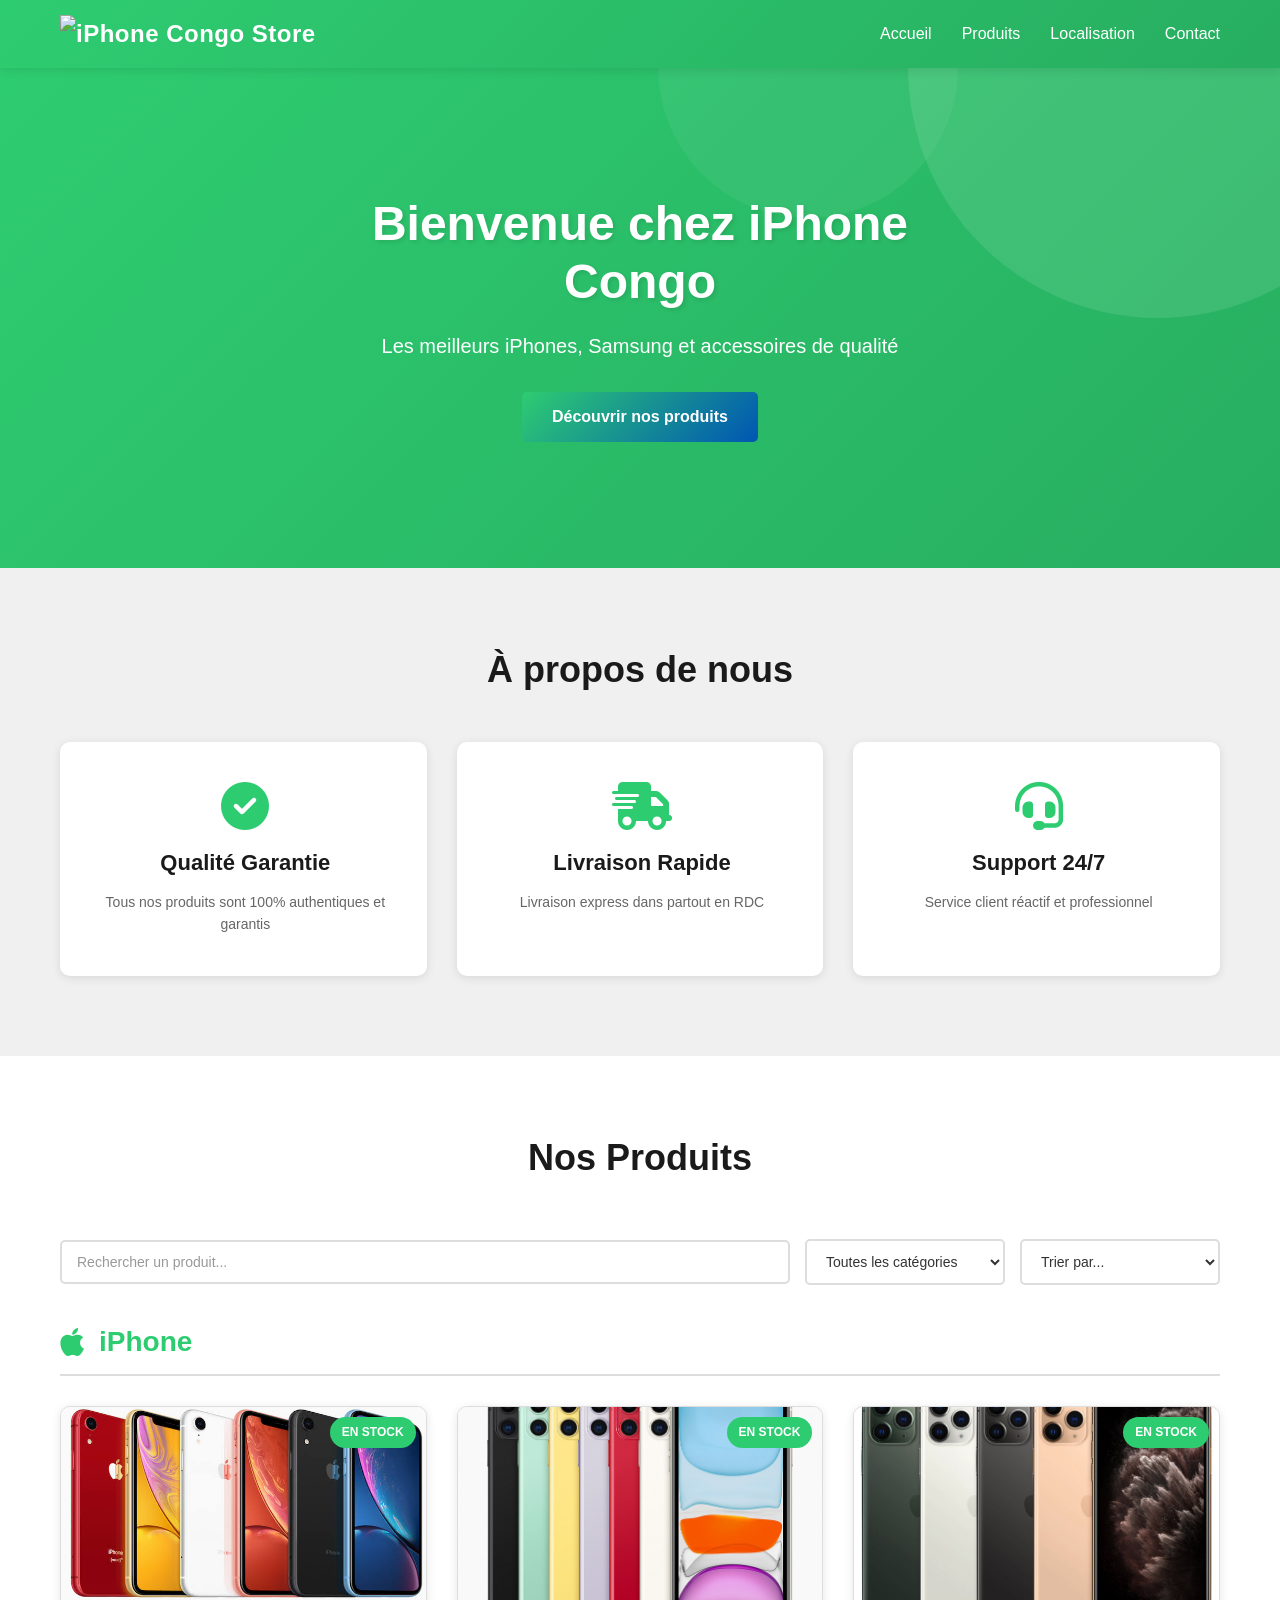
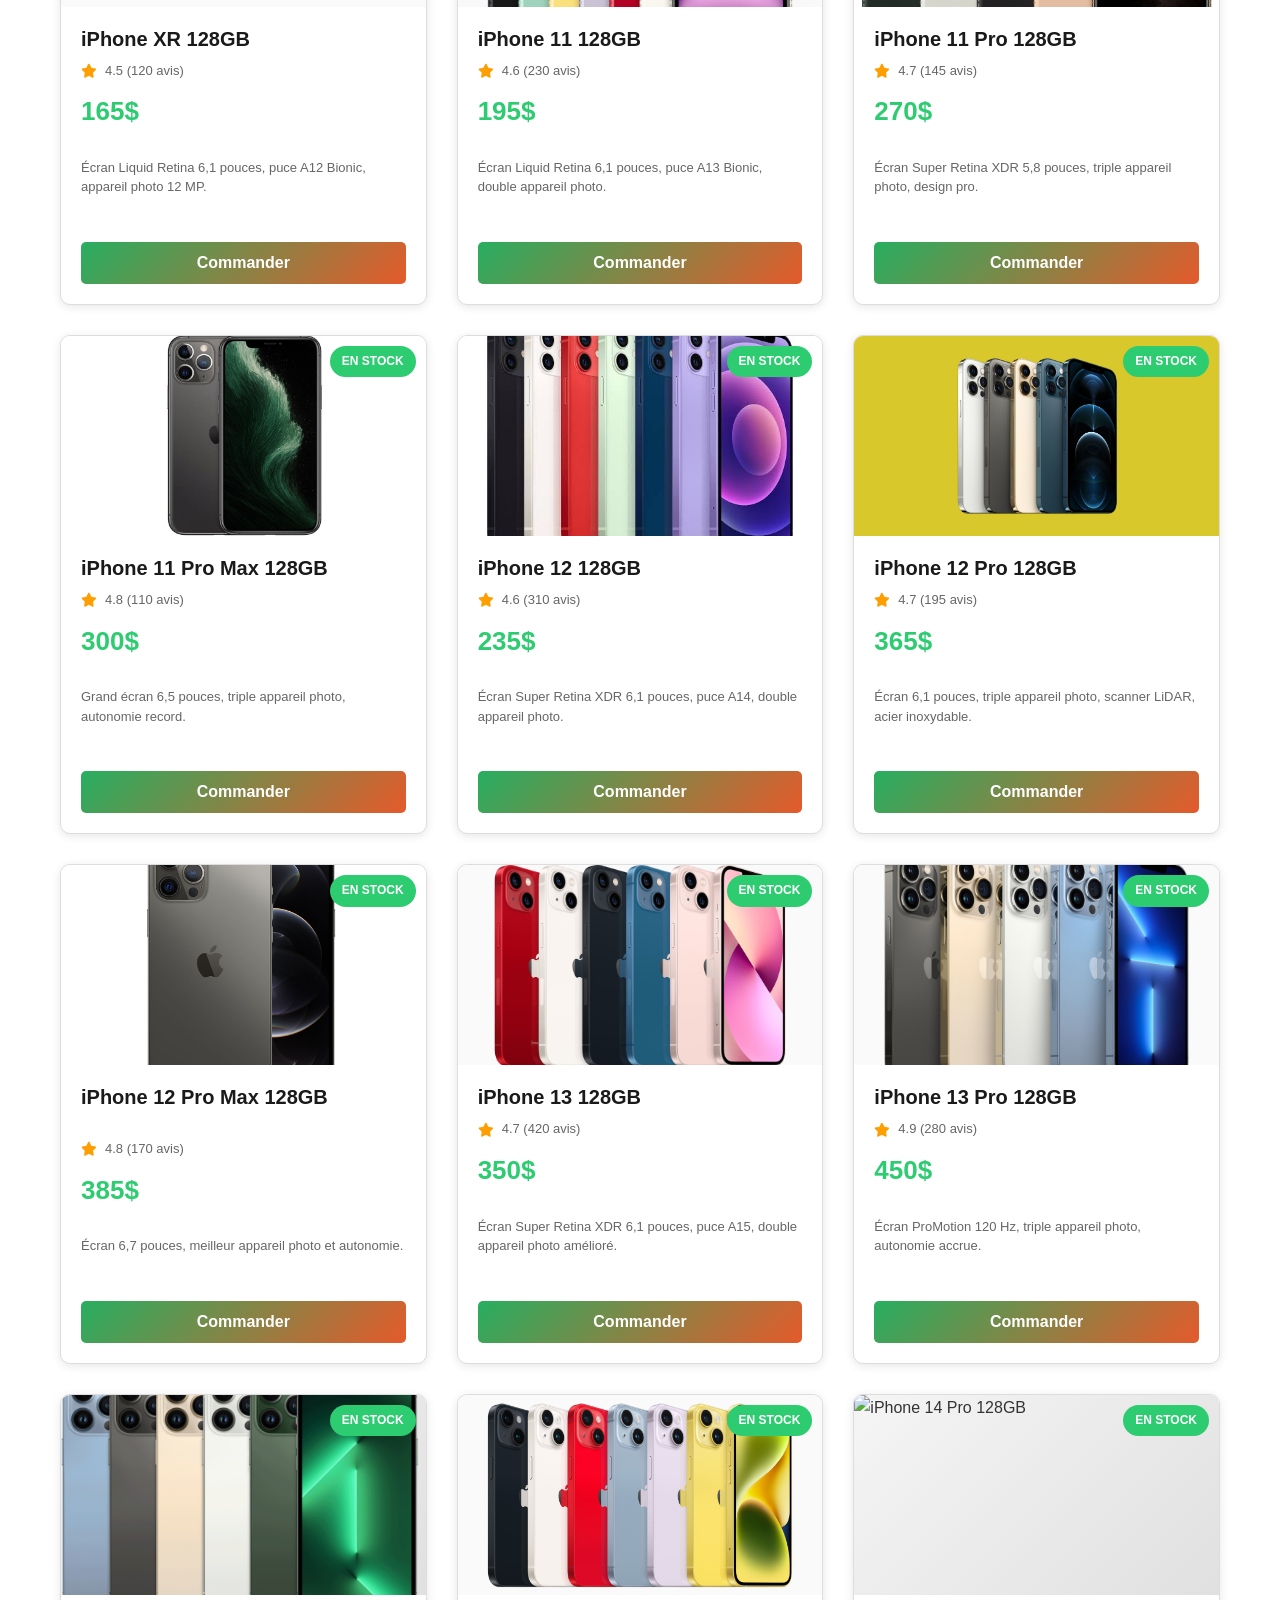
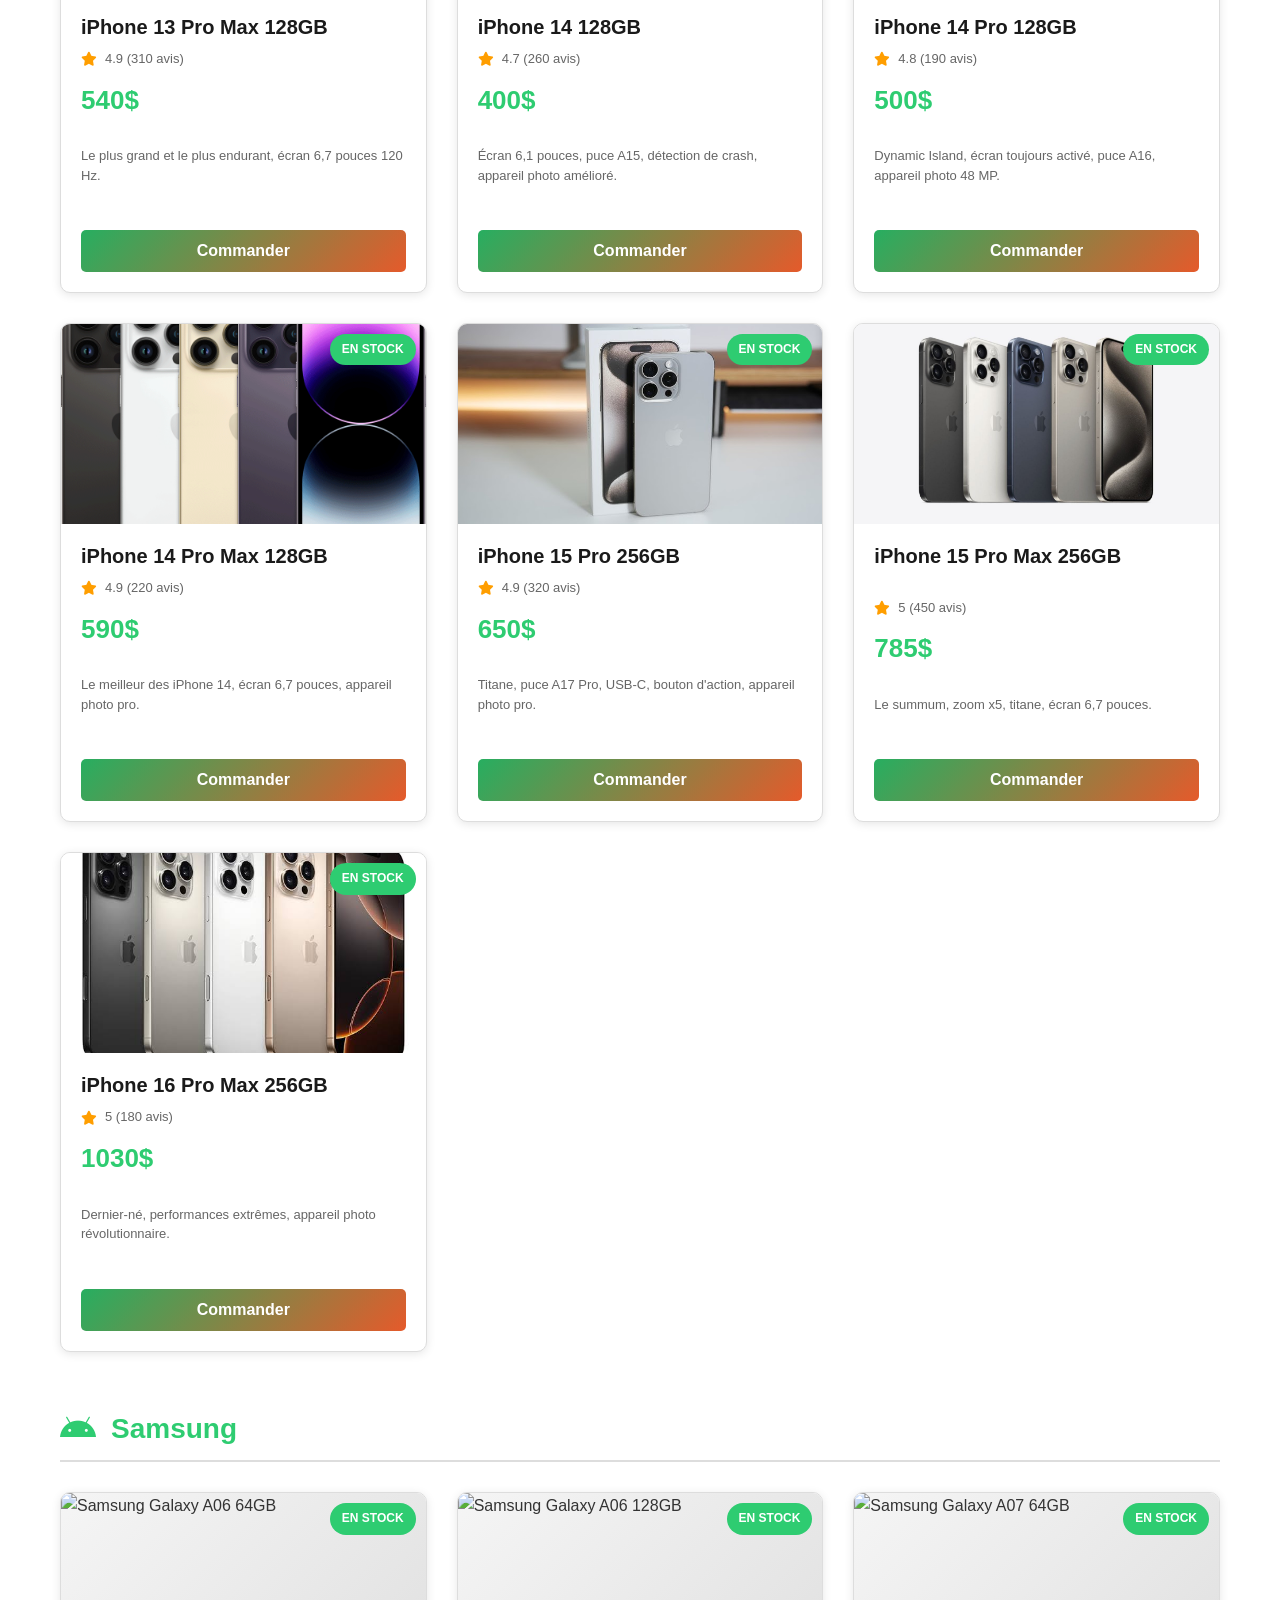
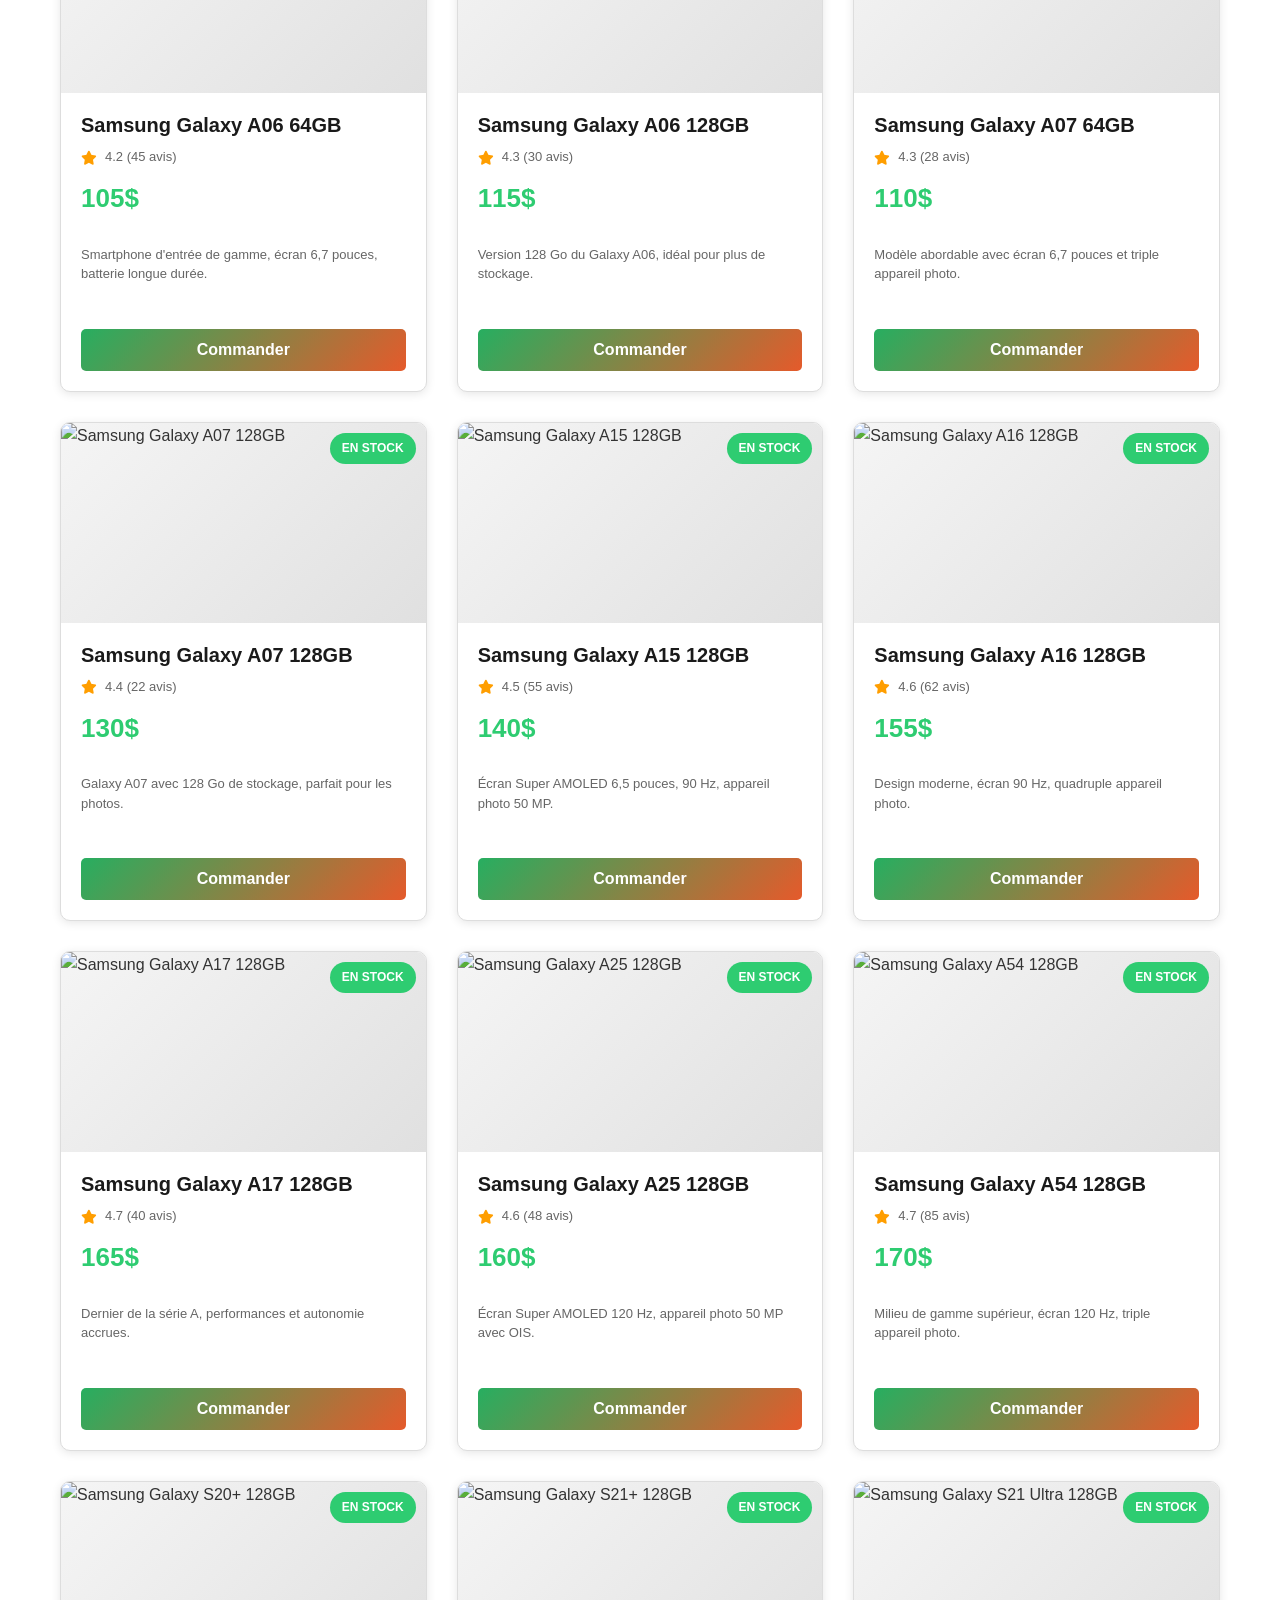
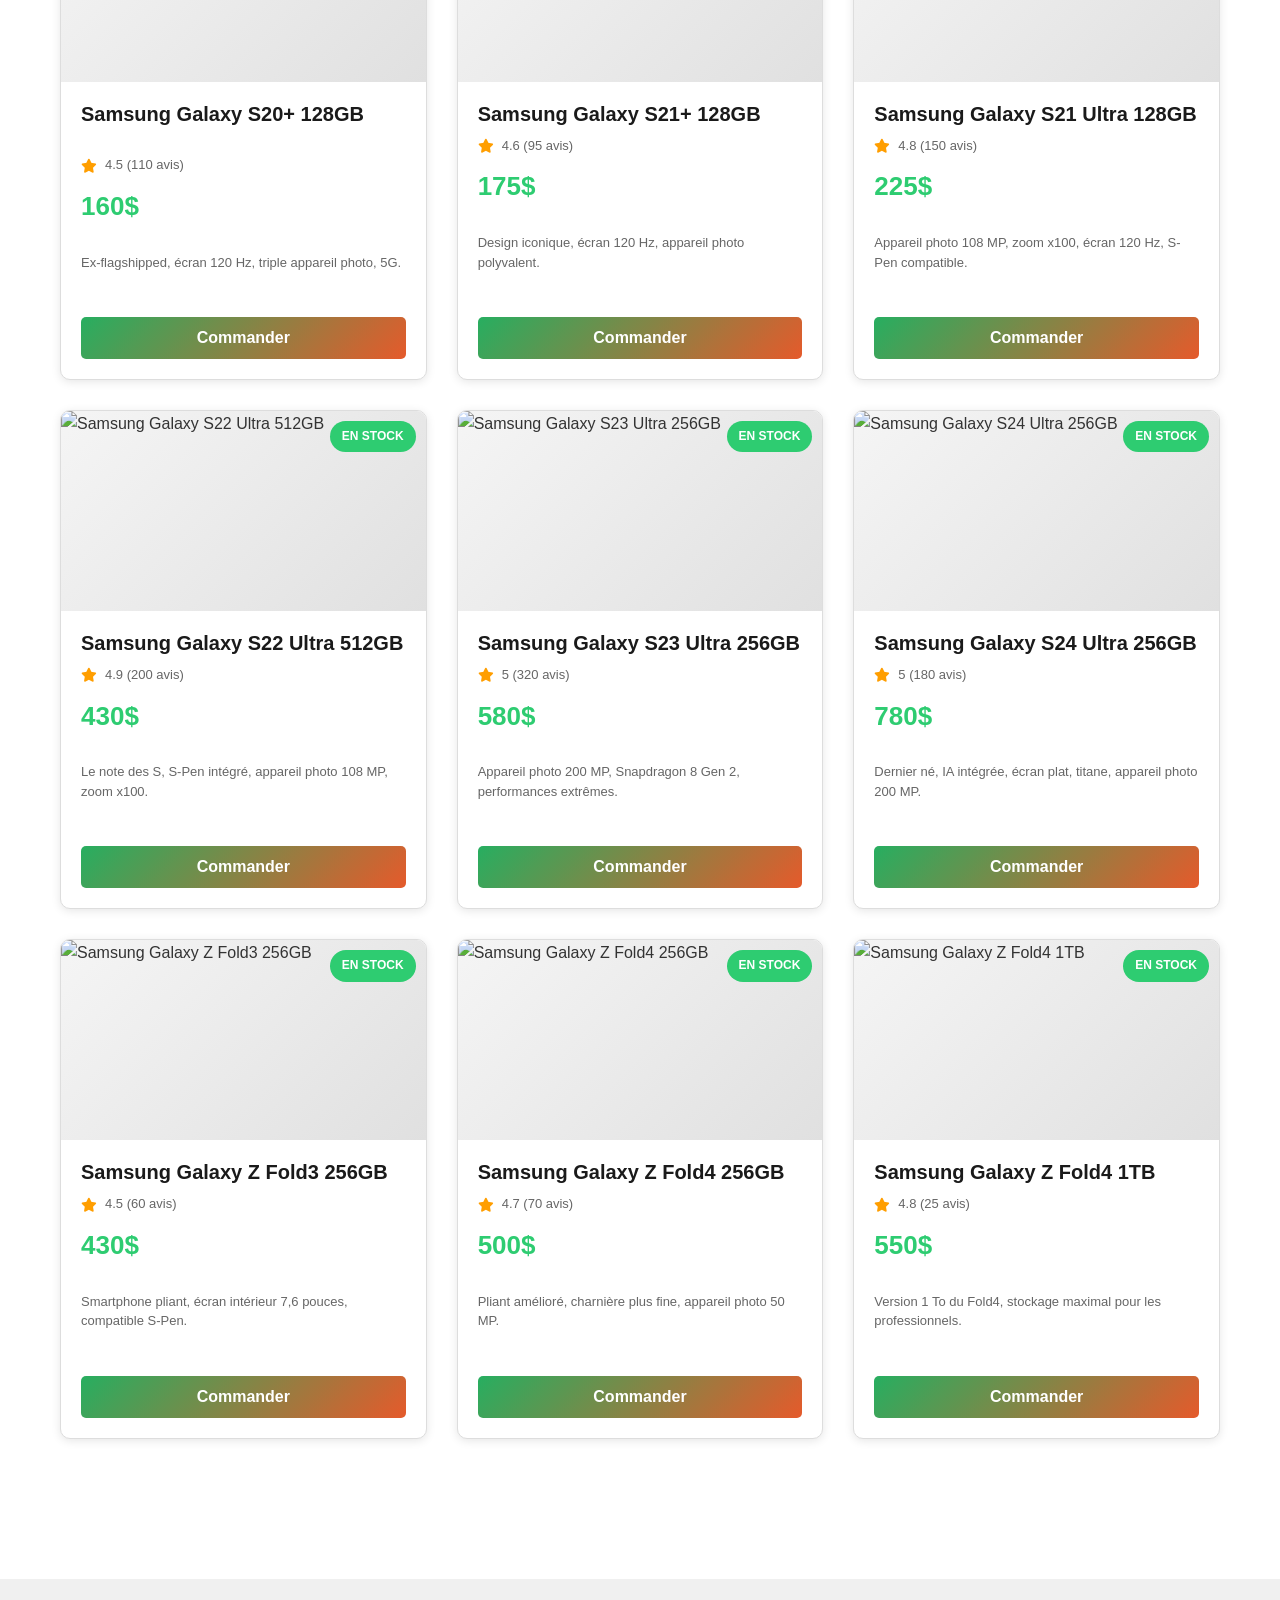
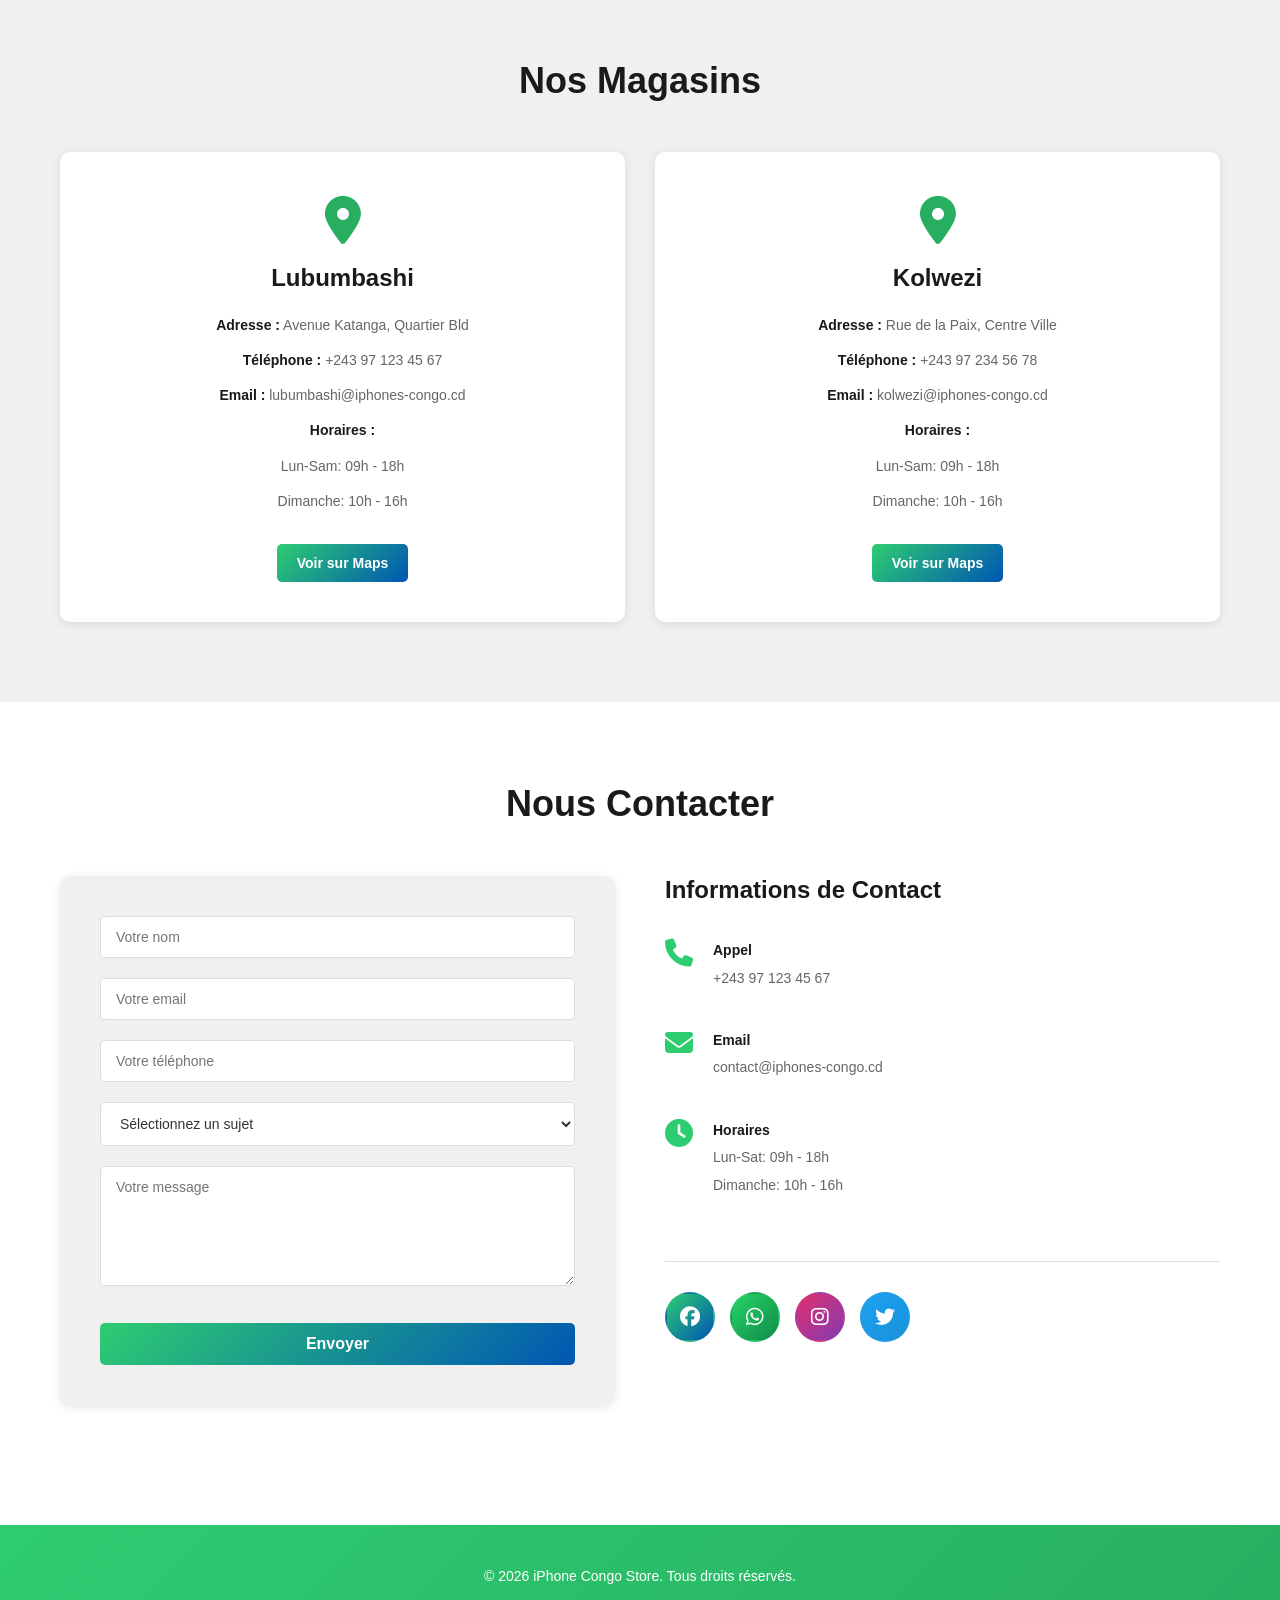
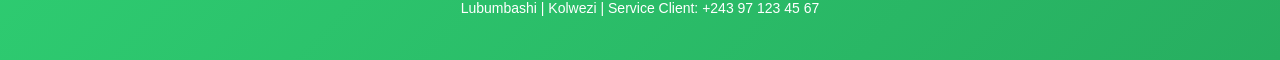
==== commit bb6c2189: "Update index.html" ====
--- a/index.html
+++ b/index.html
@@ -12,7 +12,7 @@
     <nav class="navbar">
         <div class="container">
             <div class="logo">
-                <i class="fas fa-mobile-alt"></i> iPhone Congo Store
+    <img src="assets/logo.png" alt="iPhone Congo Store" class="logo-img">
             </div>
             <ul class="nav-links">
                 <li><a href="#accueil">Accueil</a></li>
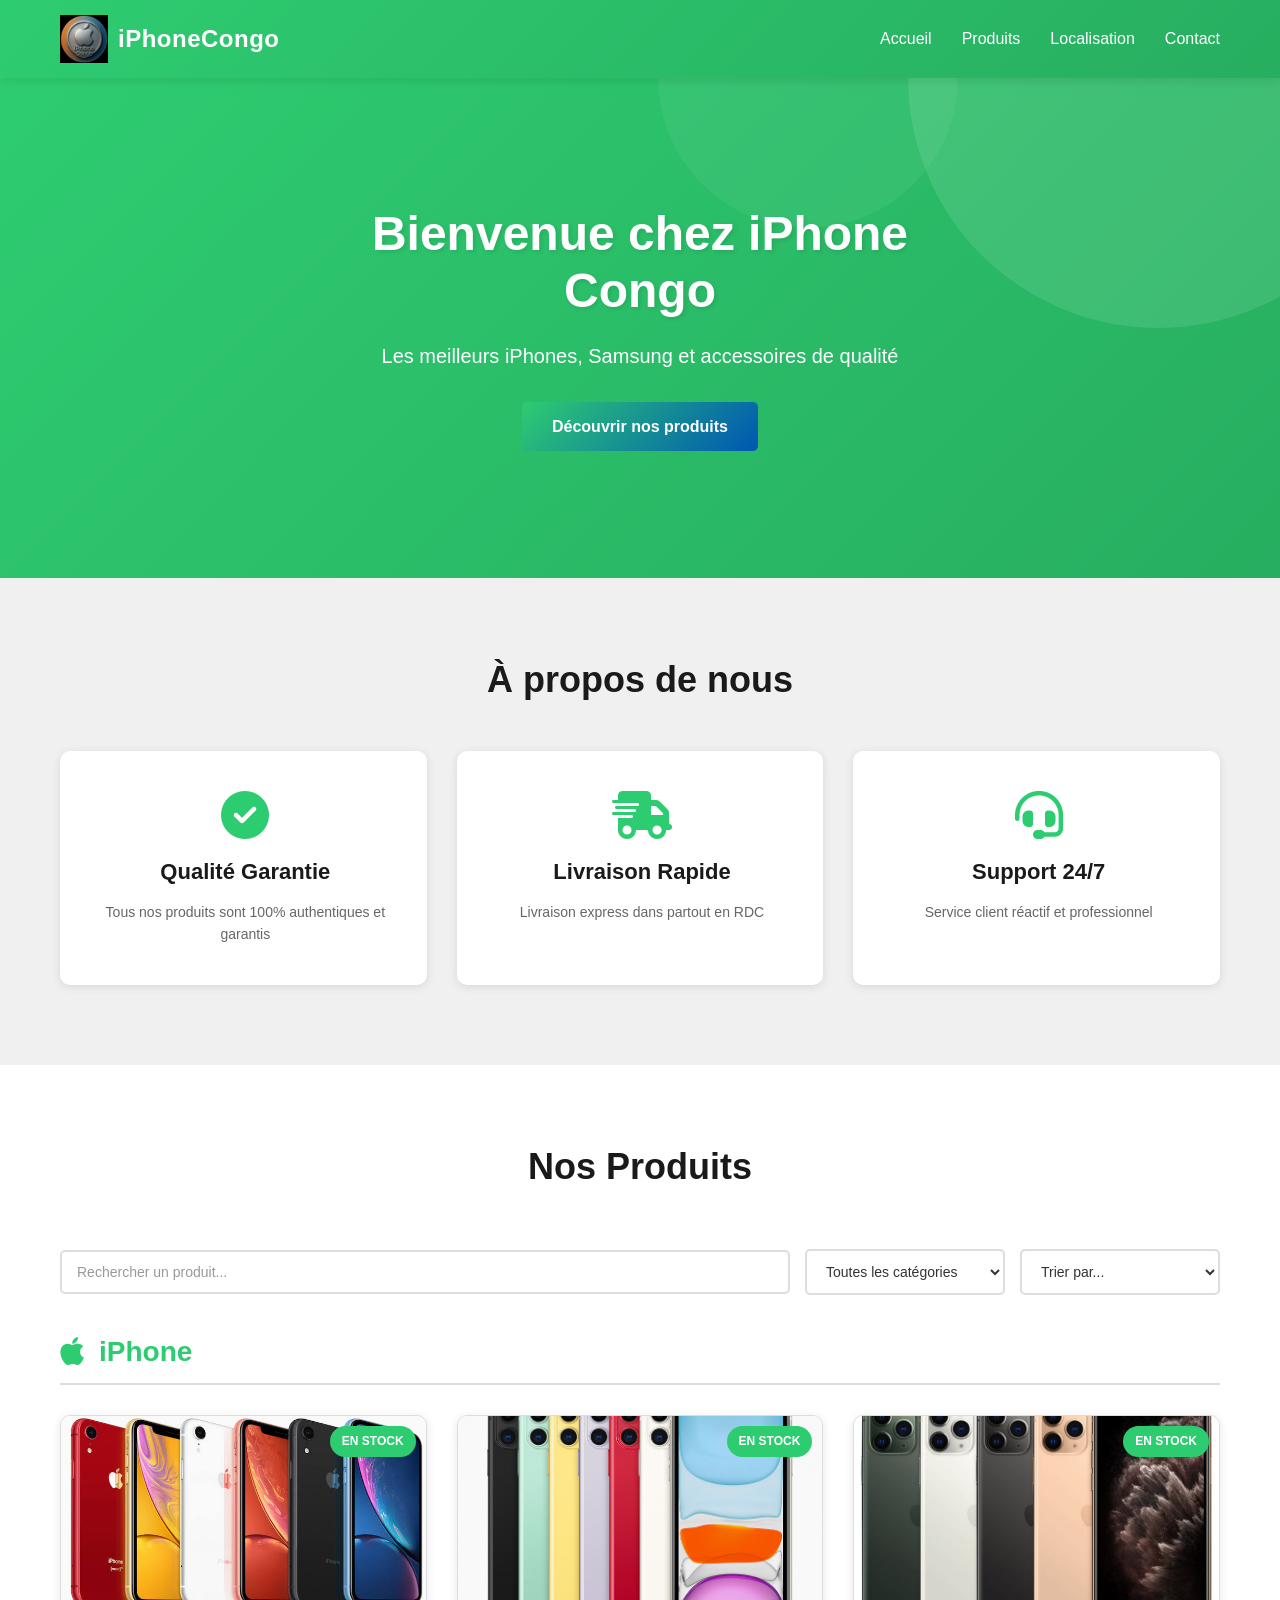
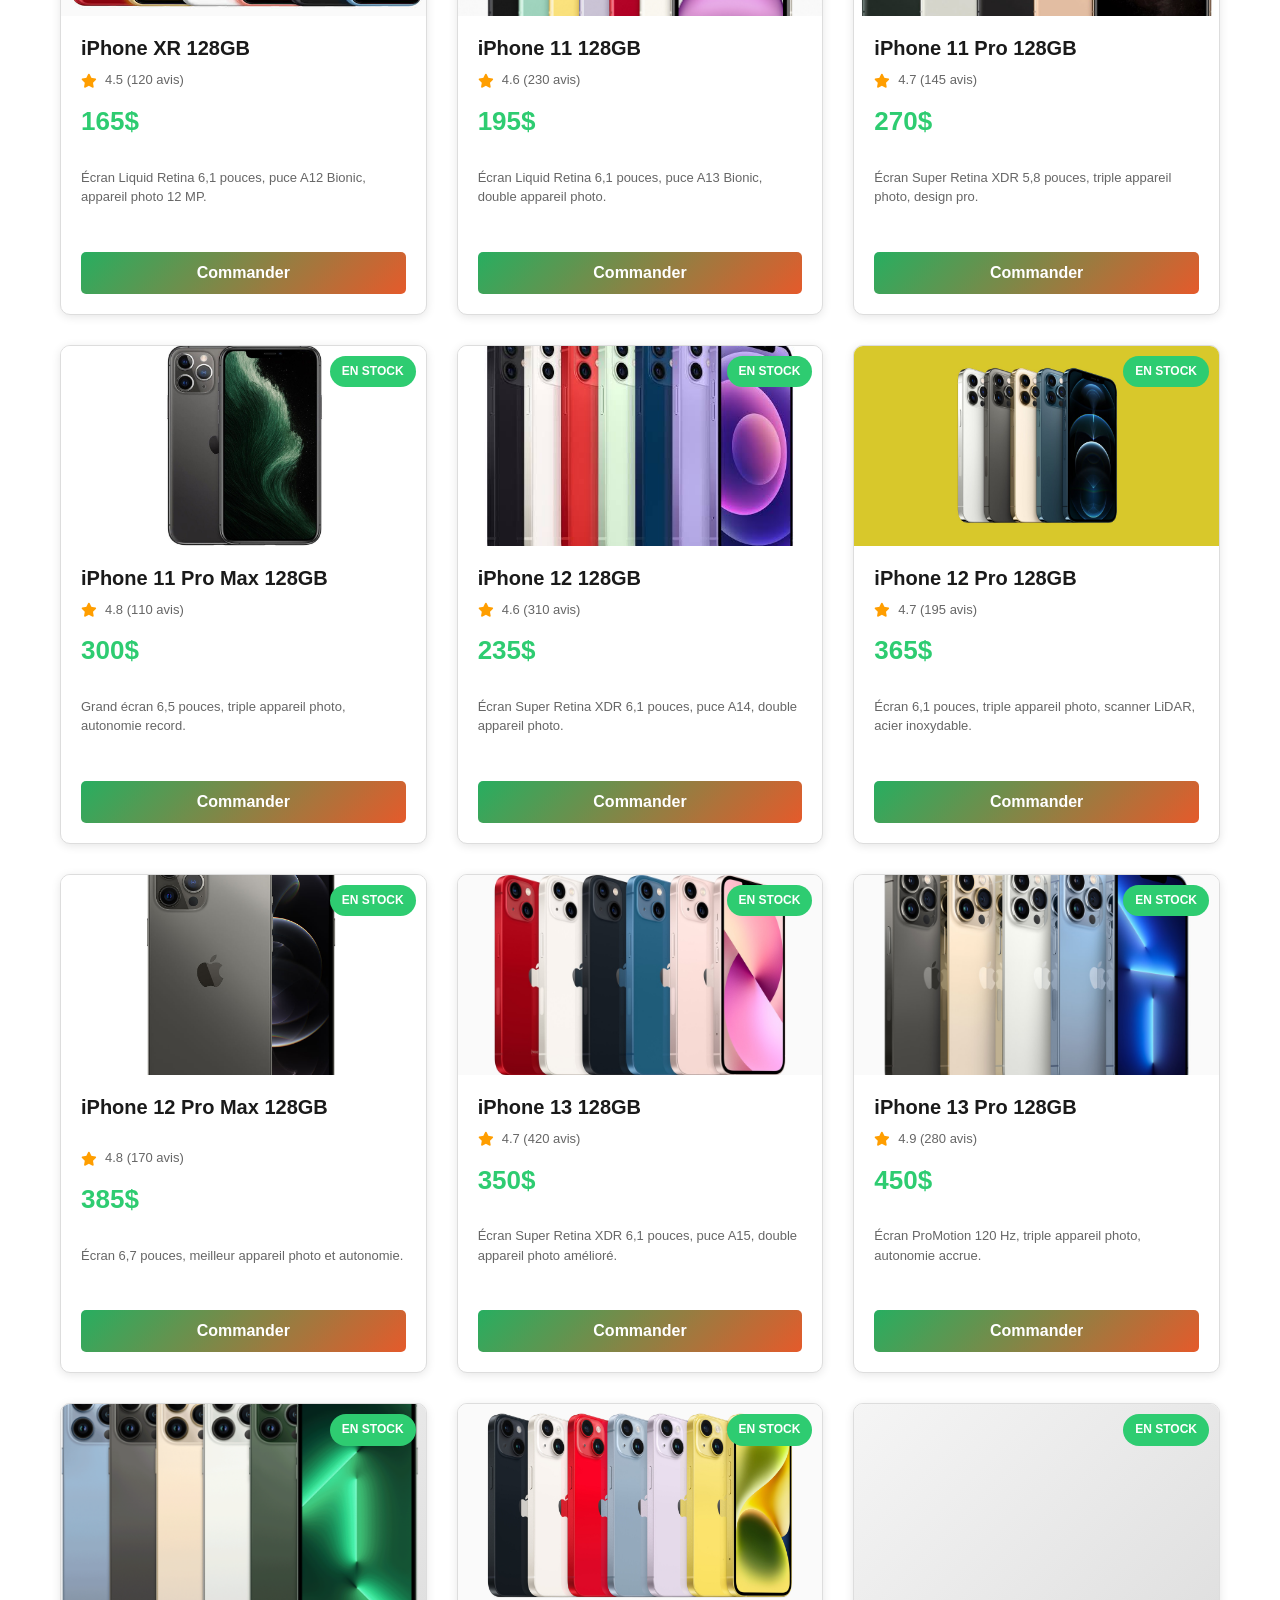
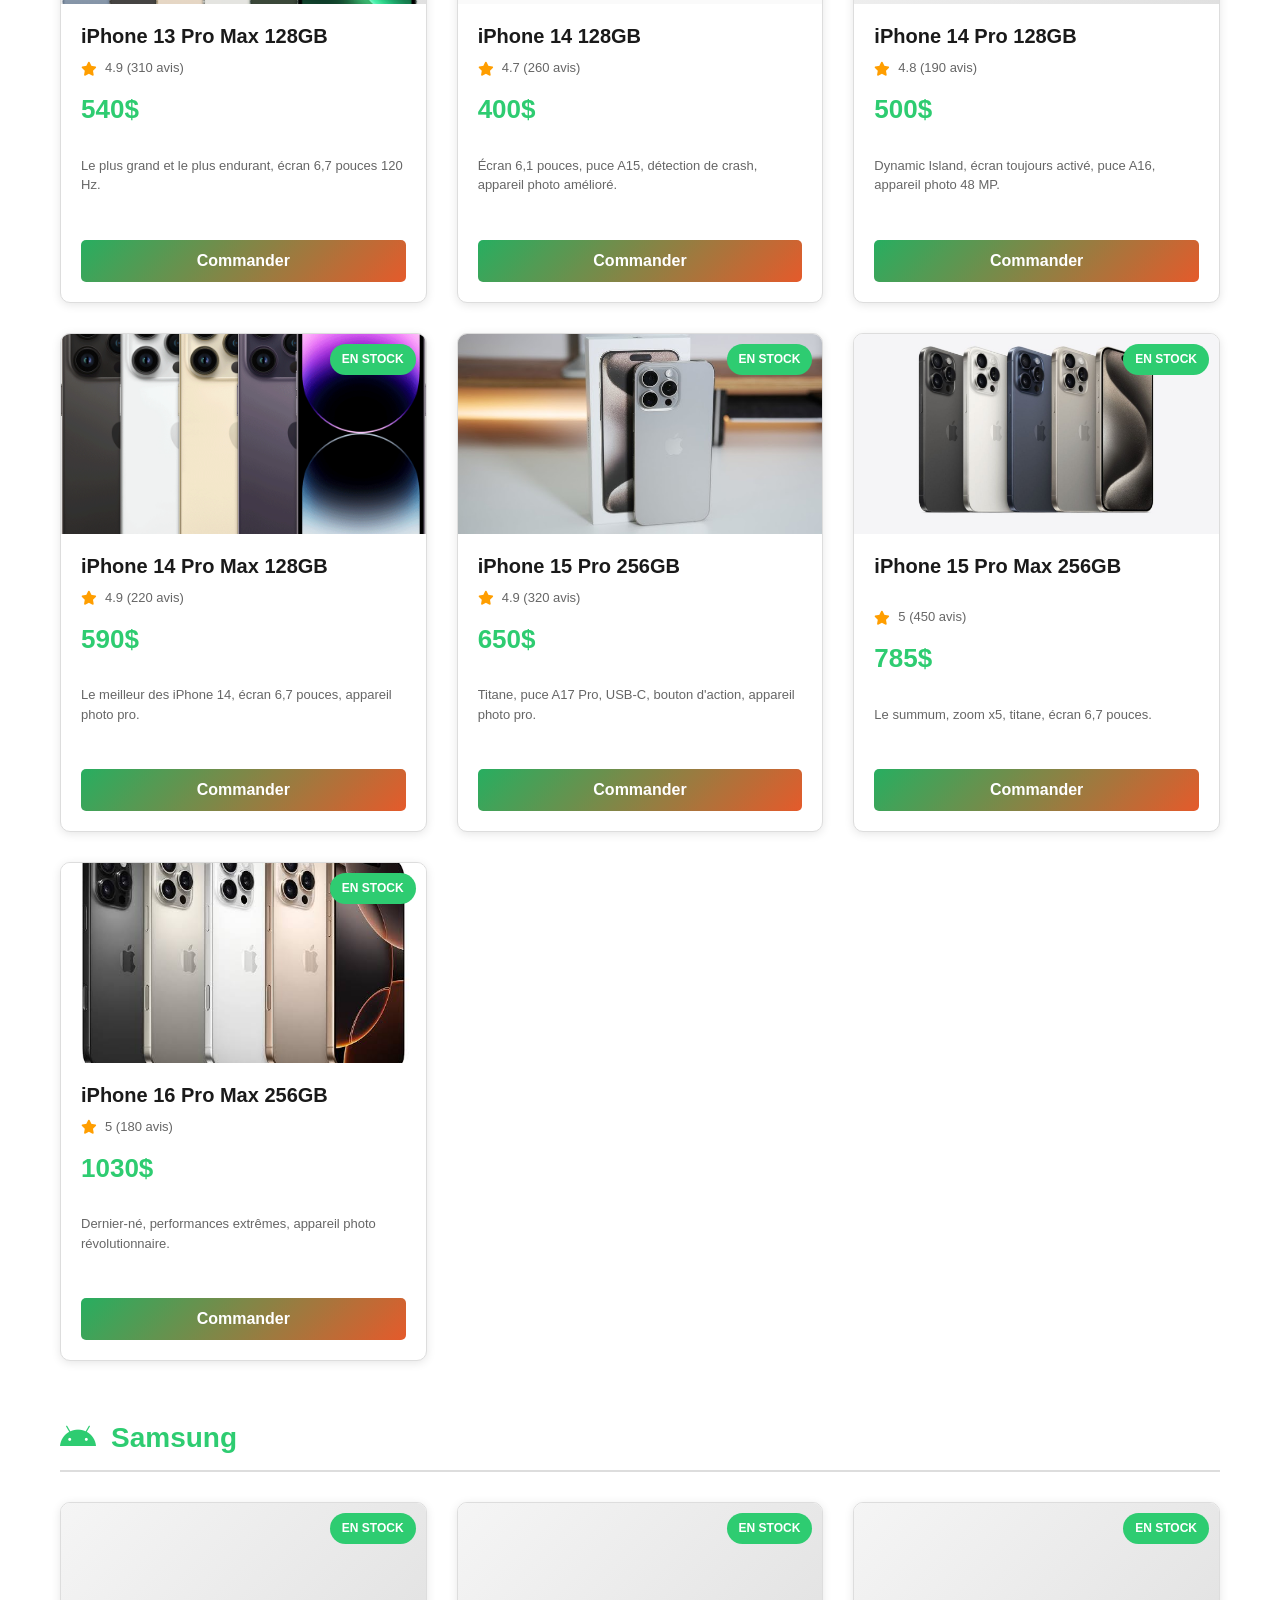
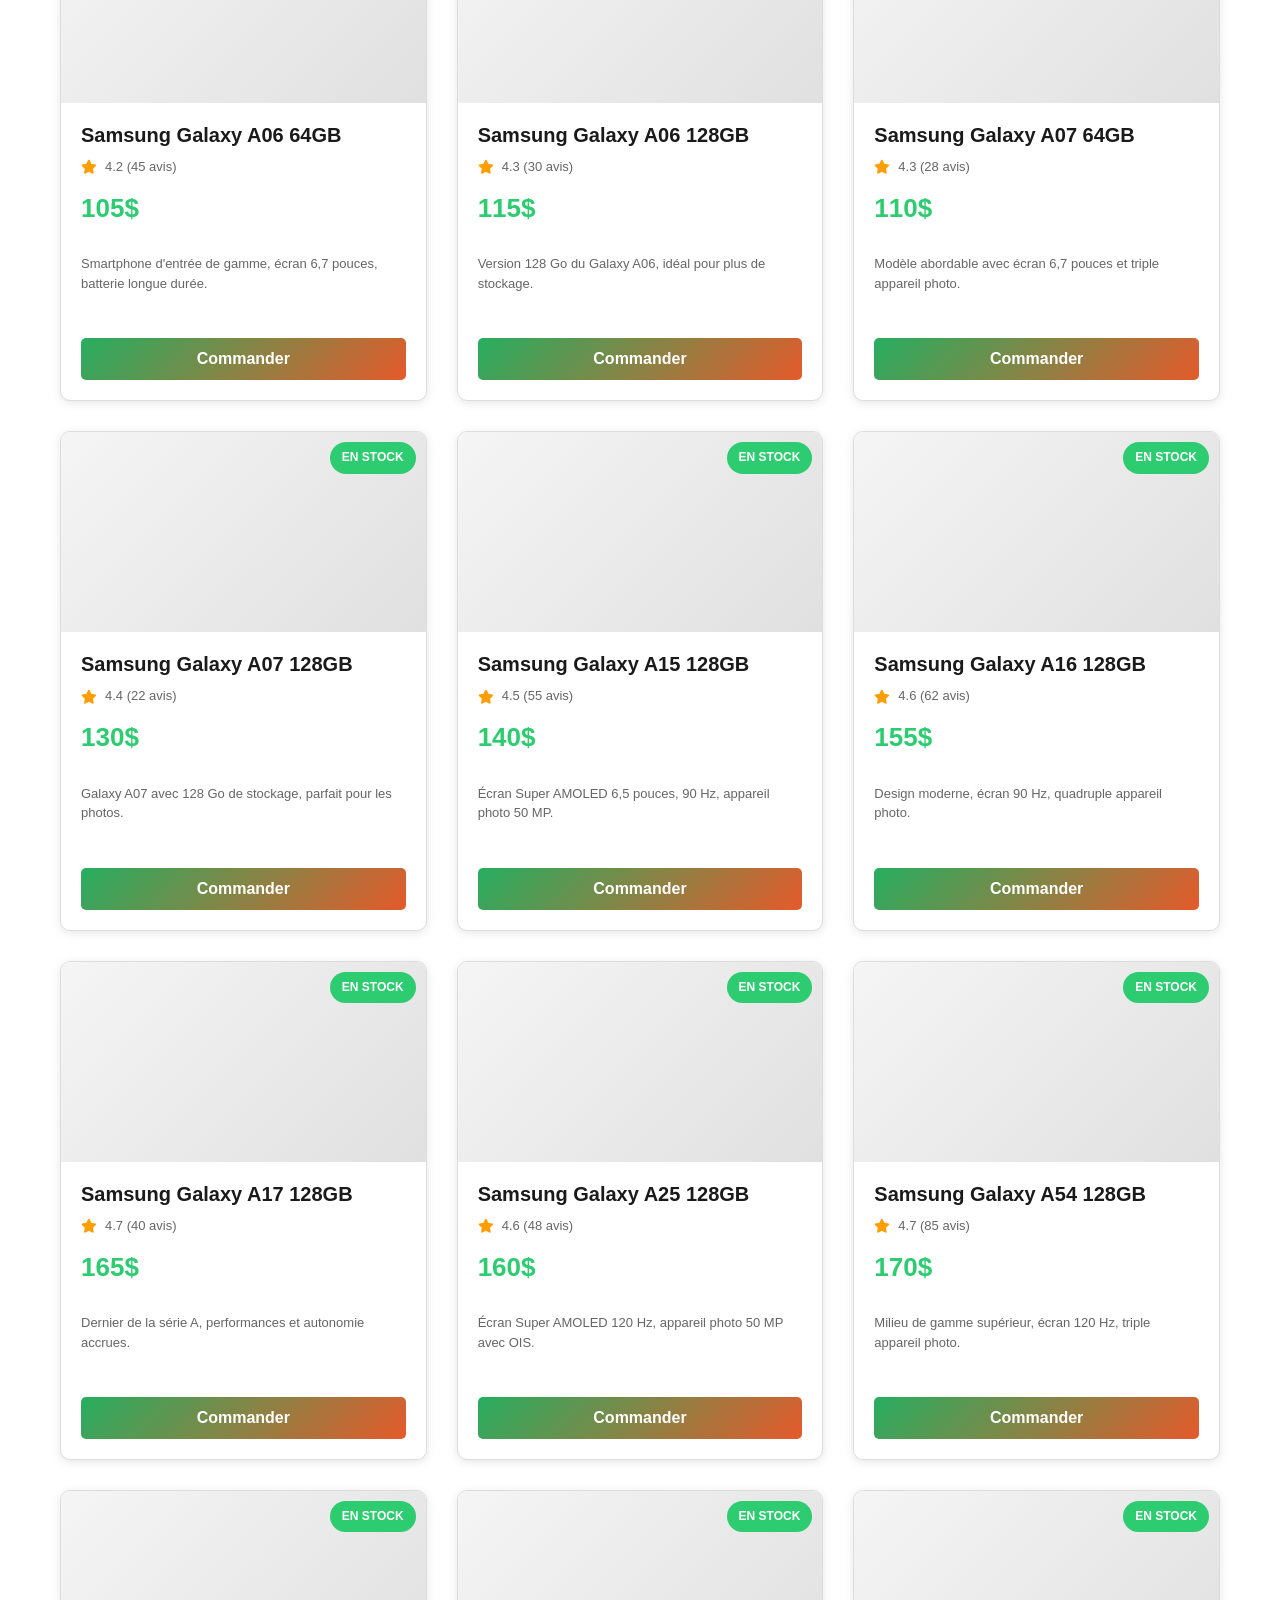
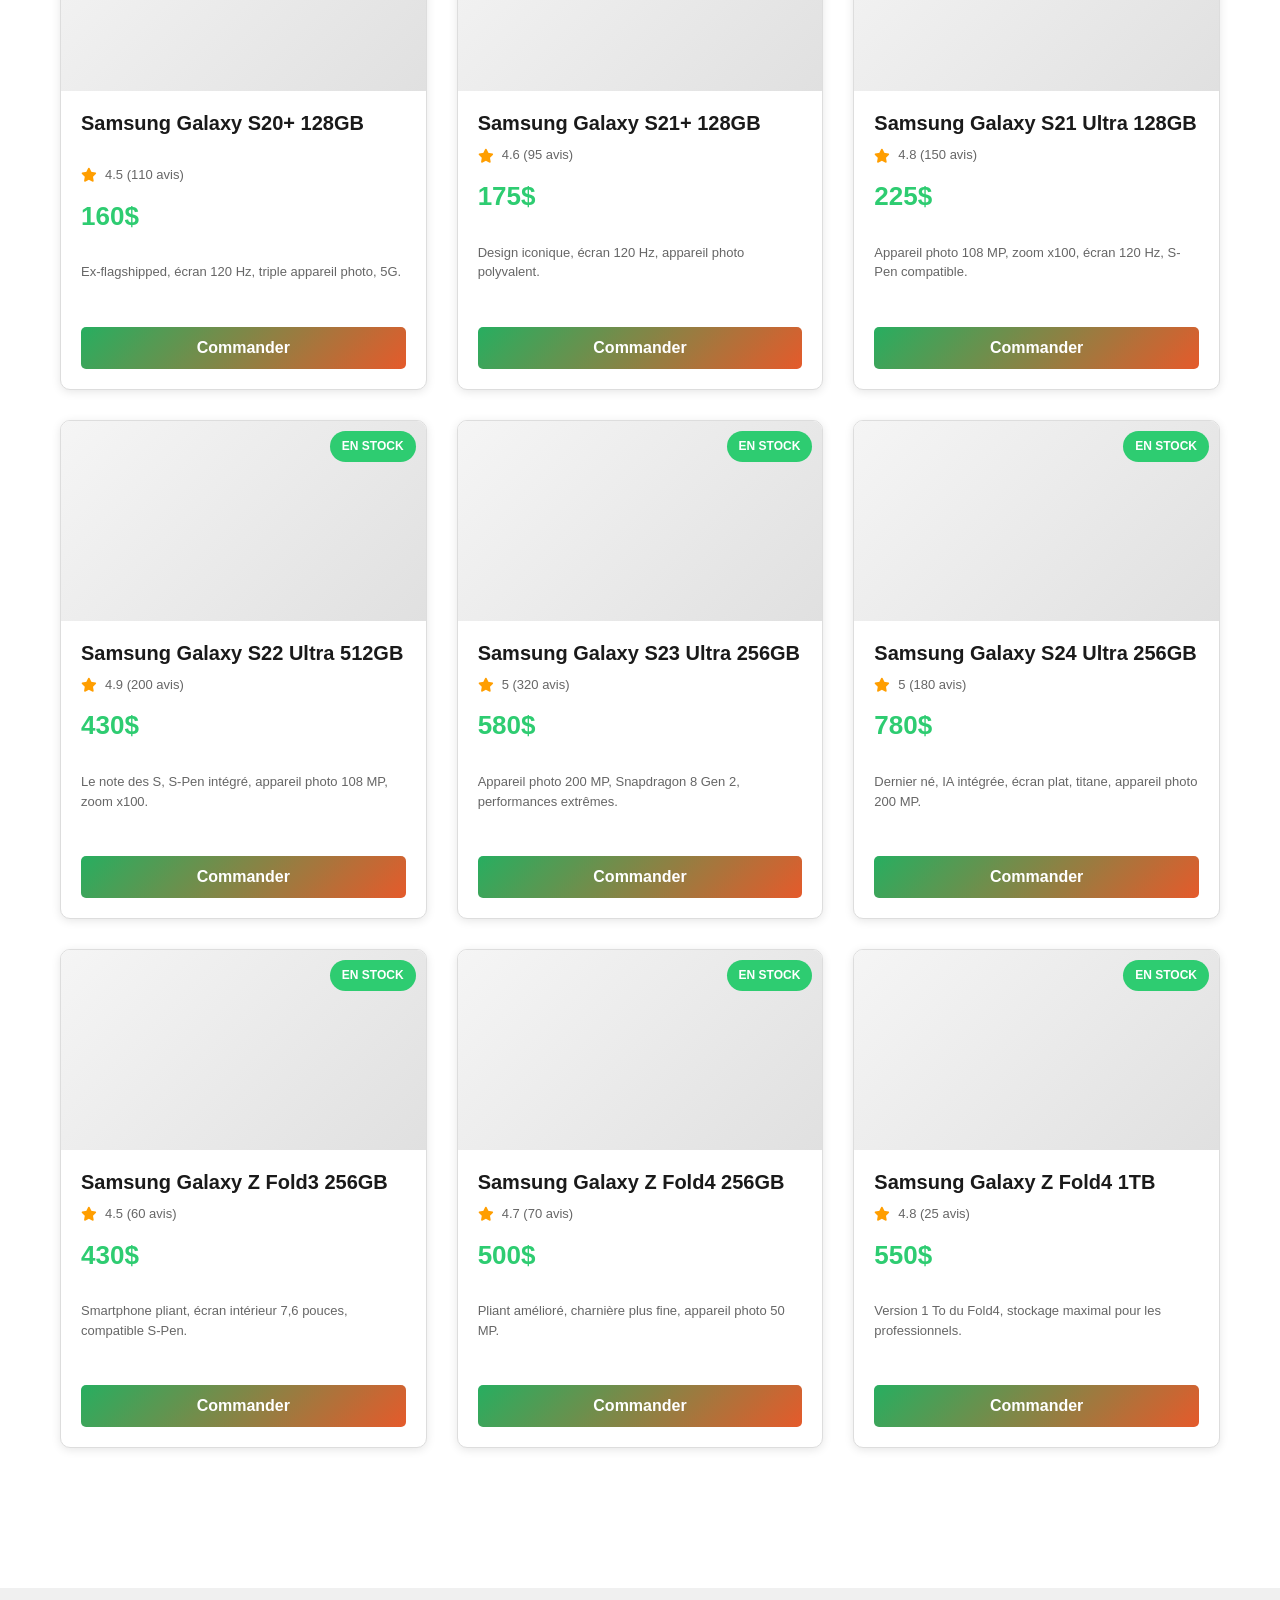
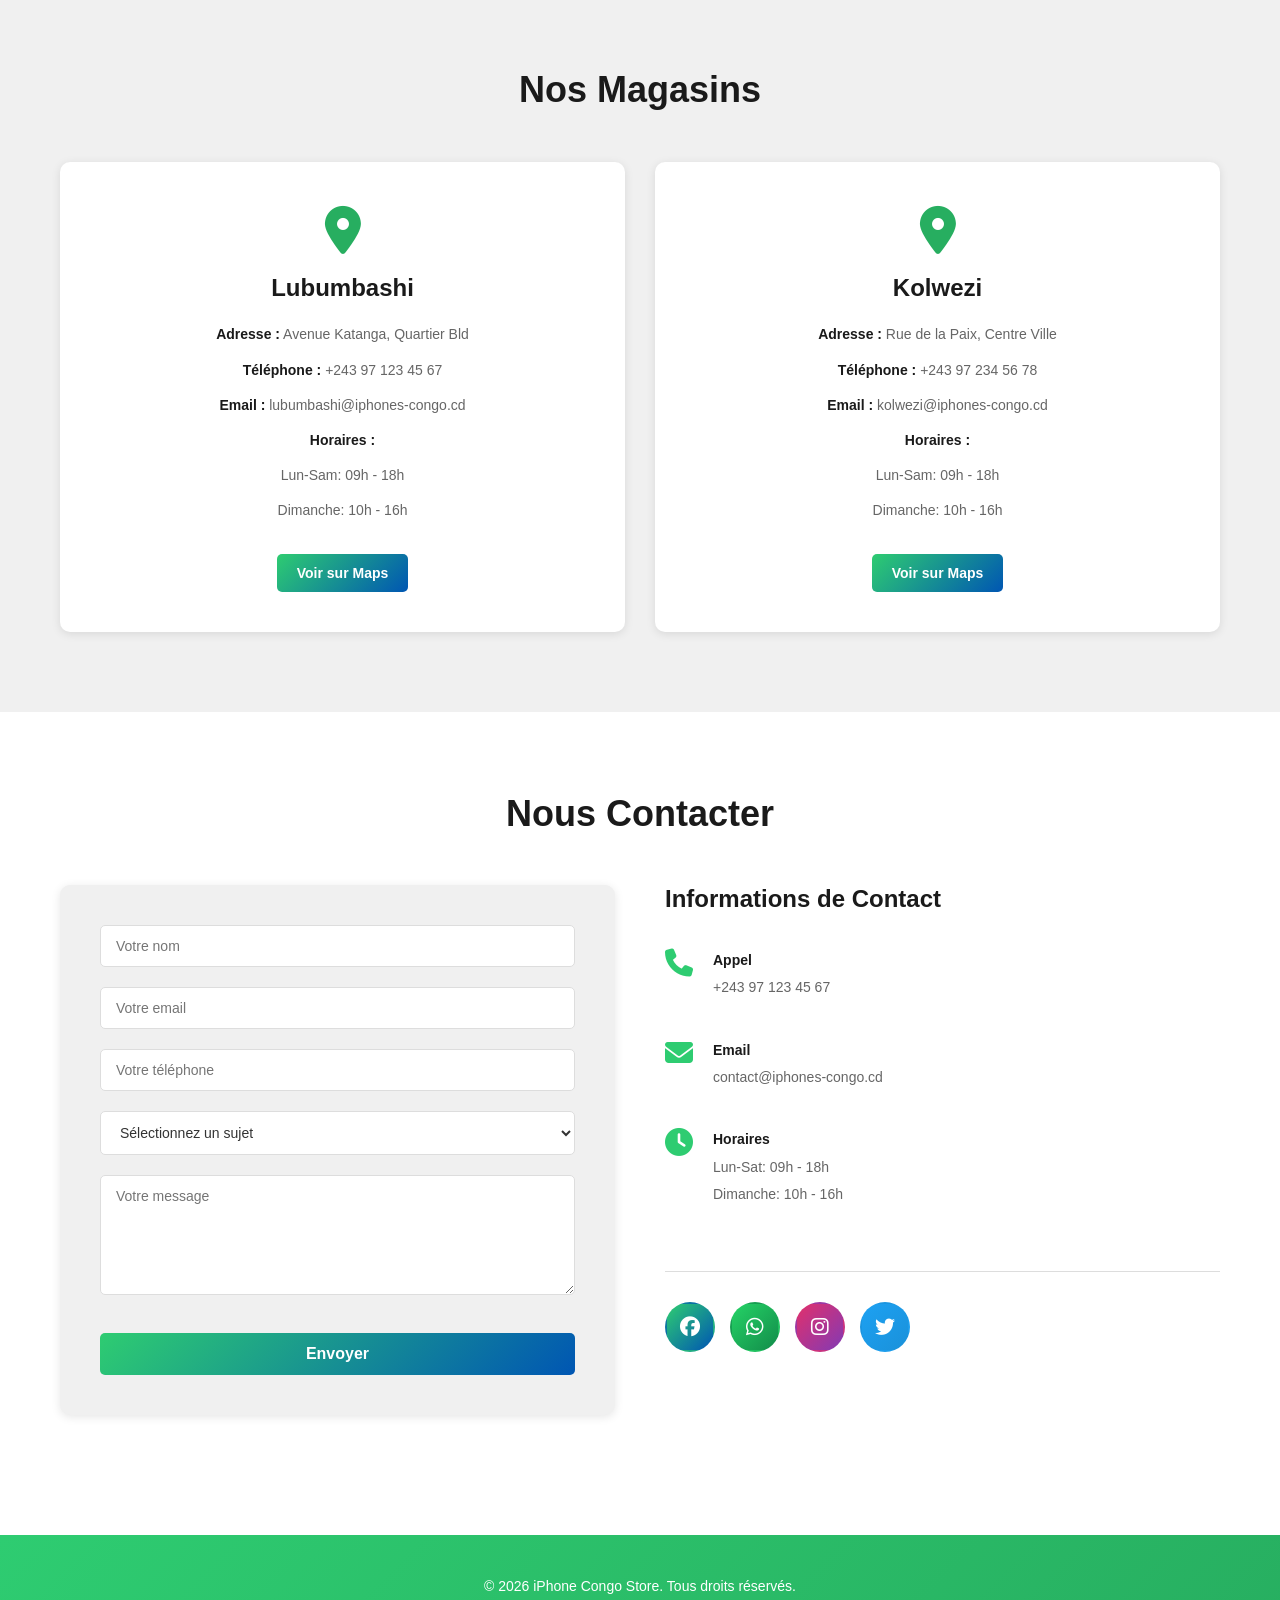
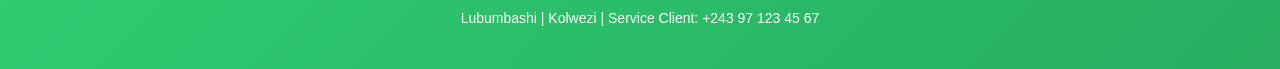
==== commit 12f49650: "Update index.html" ====
--- a/index.html
+++ b/index.html
@@ -13,6 +13,7 @@
         <div class="container">
             <div class="logo">
     <img src="assets/logo.png" alt="iPhone Congo Store" class="logo-img">
+    <span>iPhoneCongo</span>
             </div>
             <ul class="nav-links">
                 <li><a href="#accueil">Accueil</a></li>
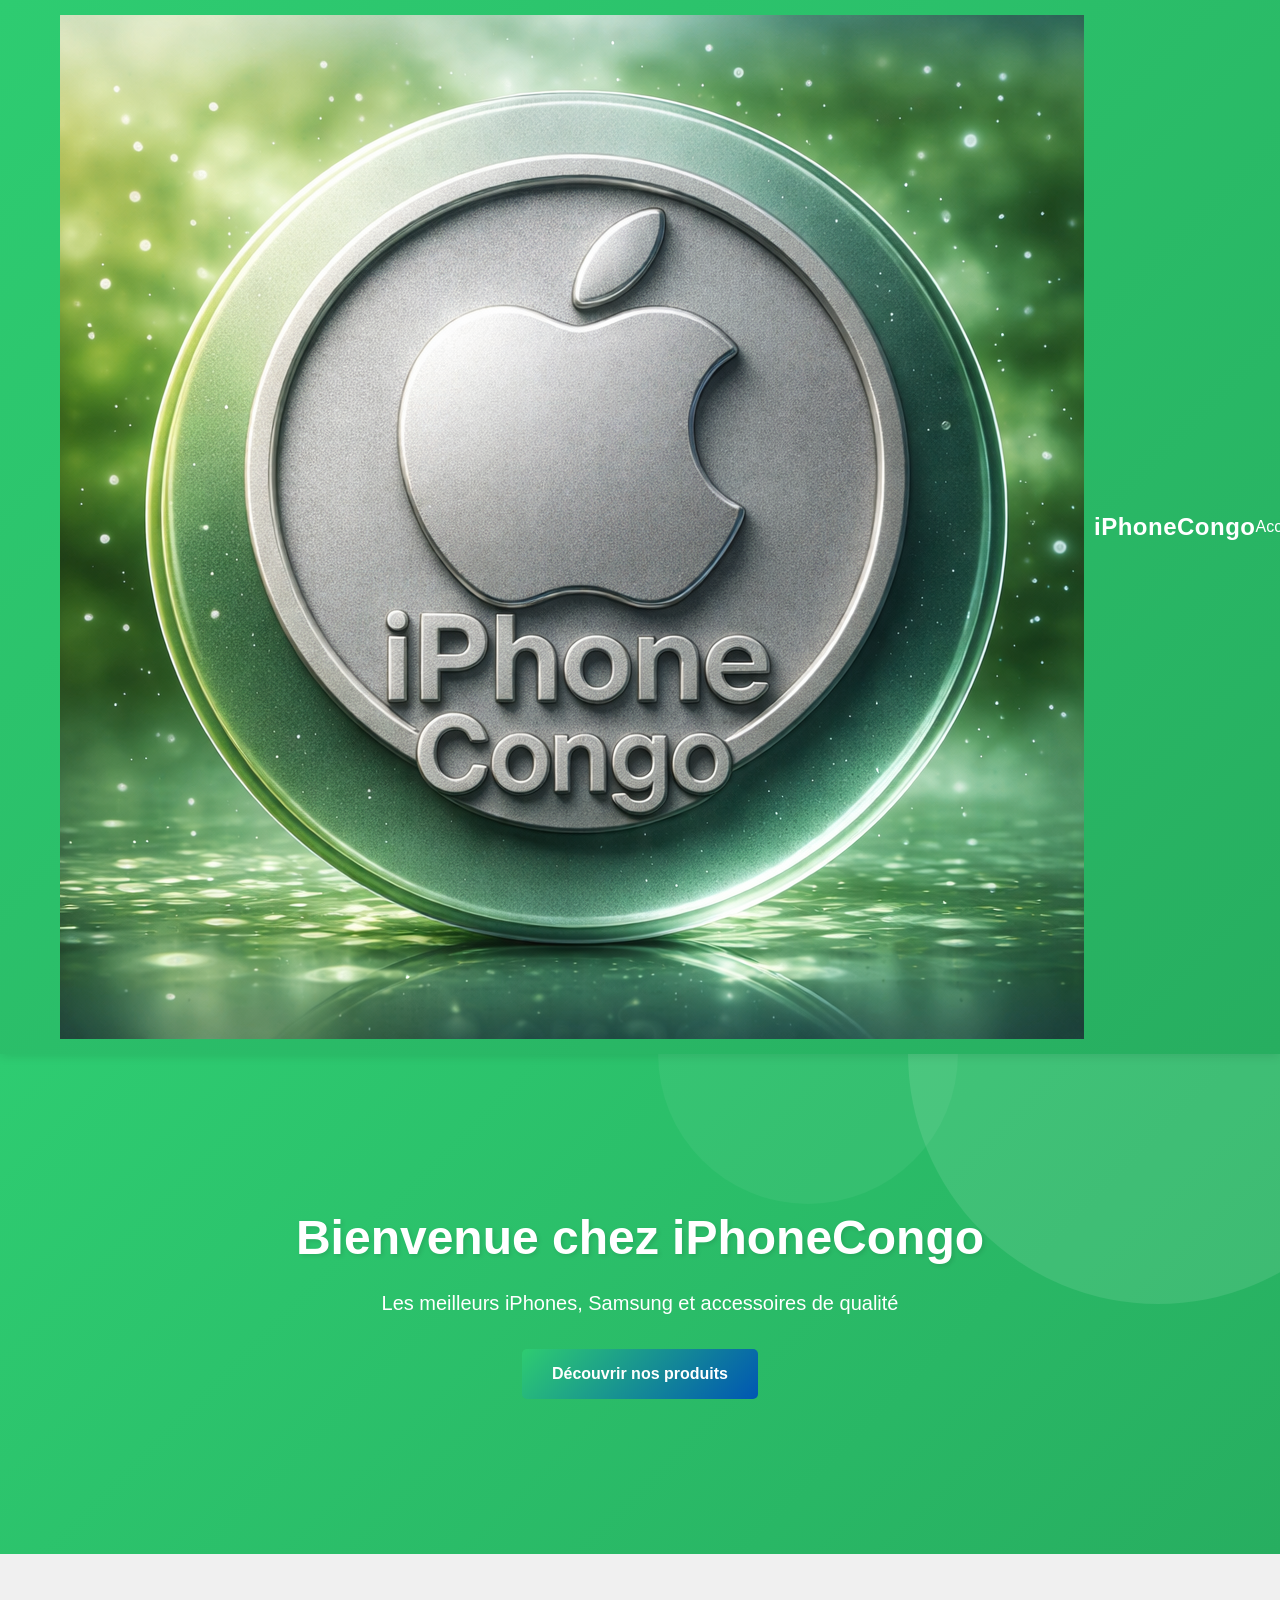
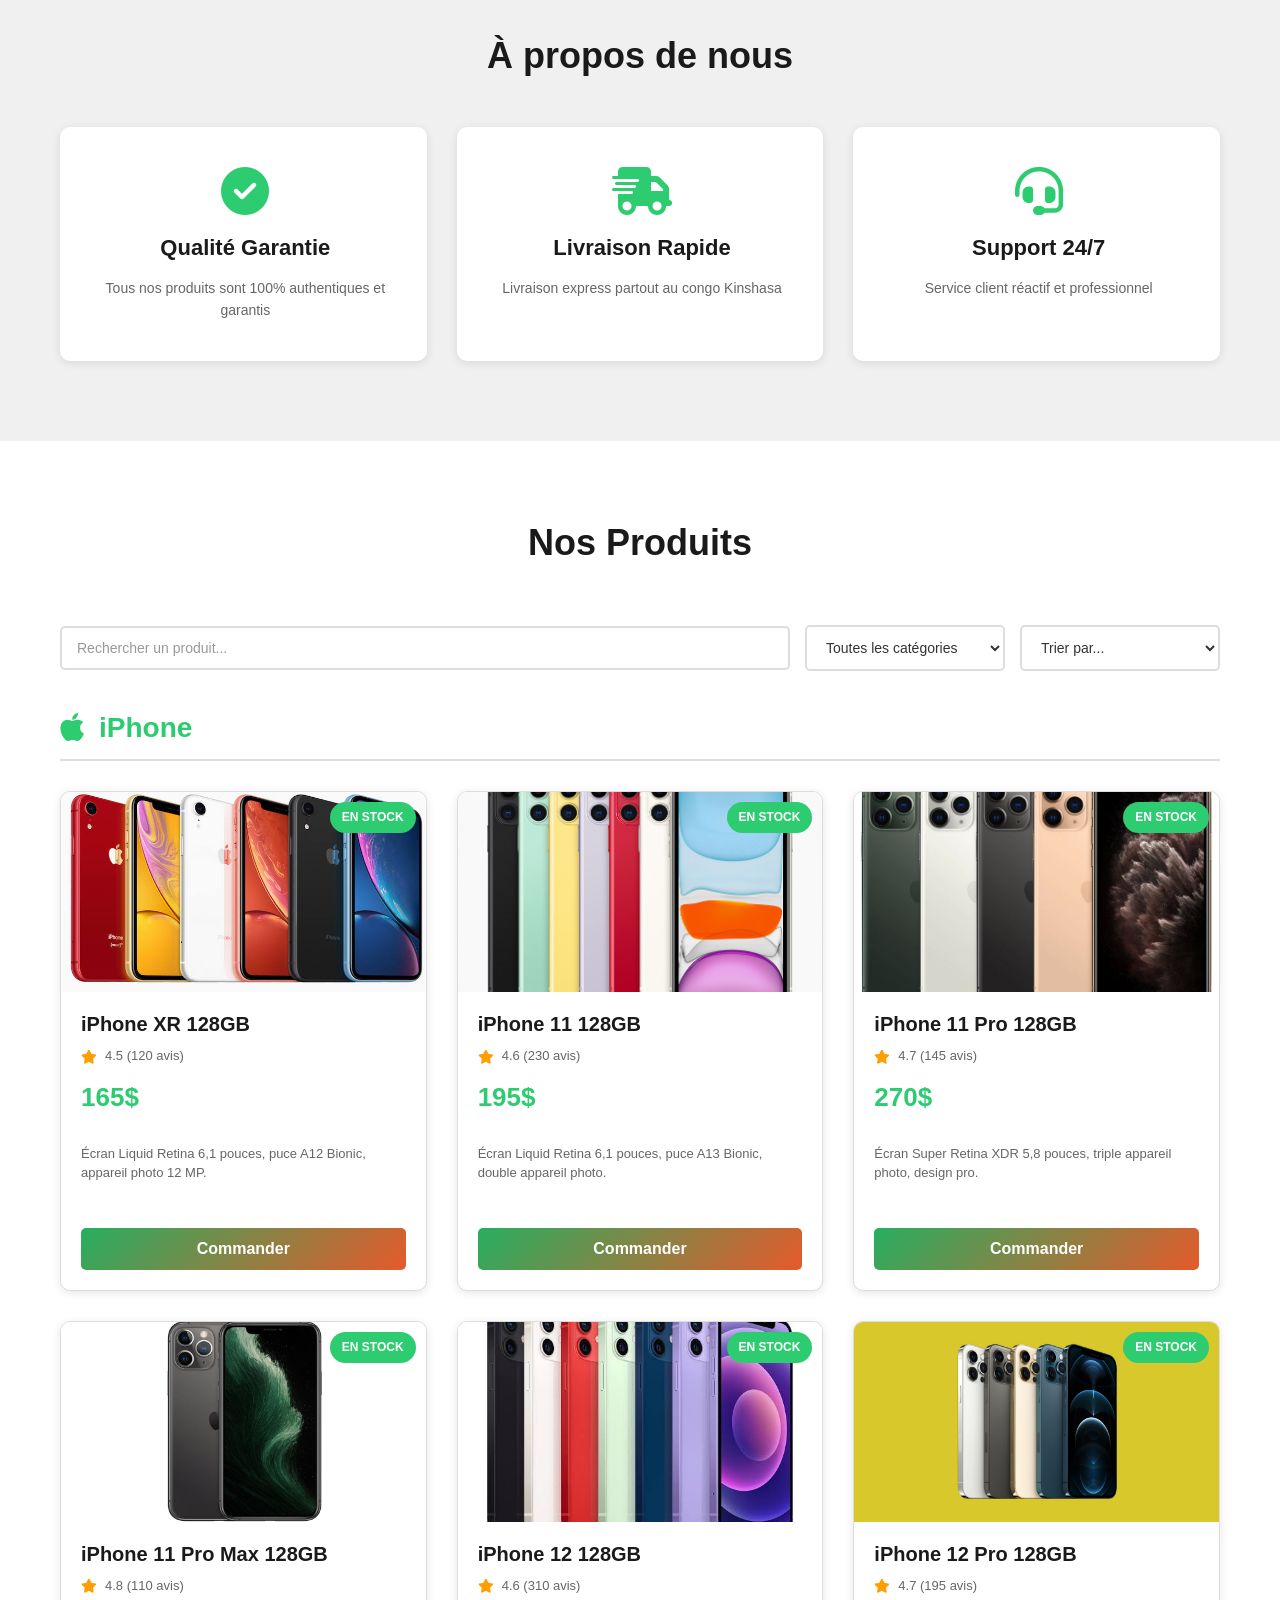
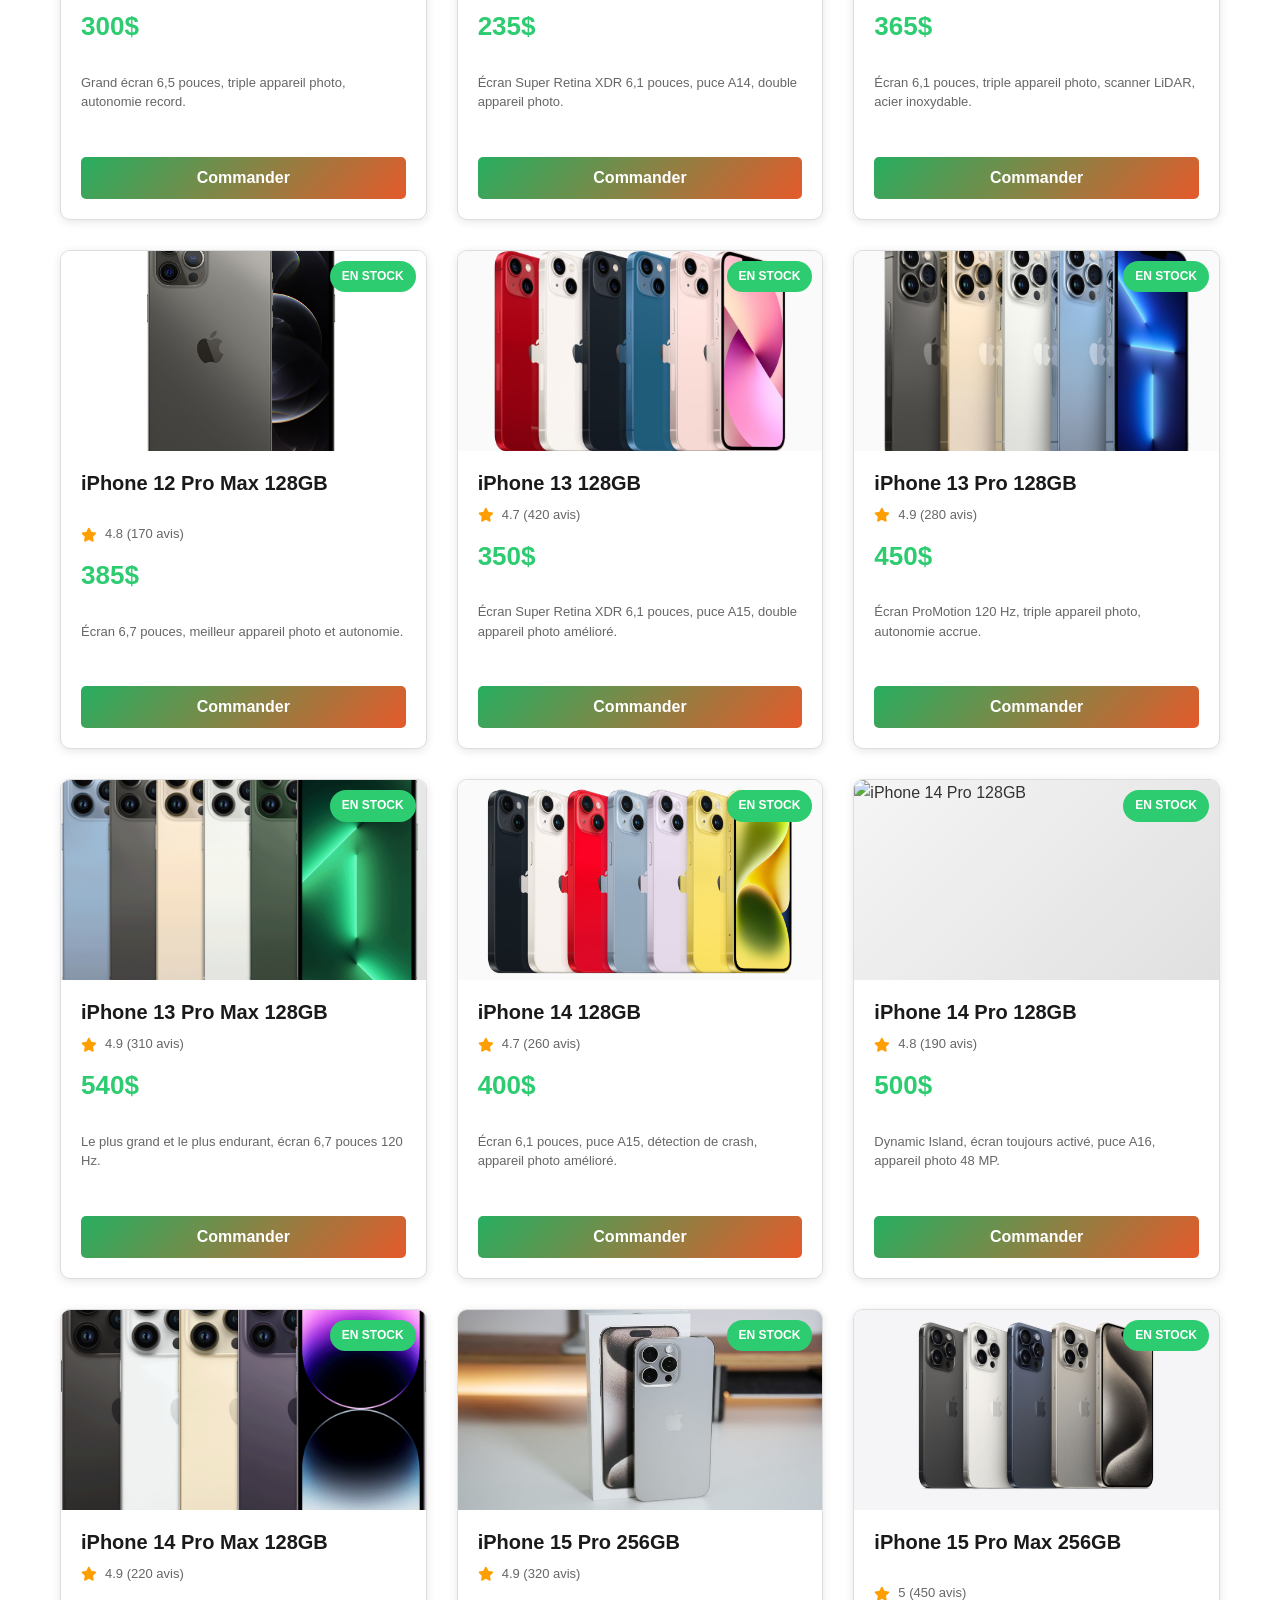
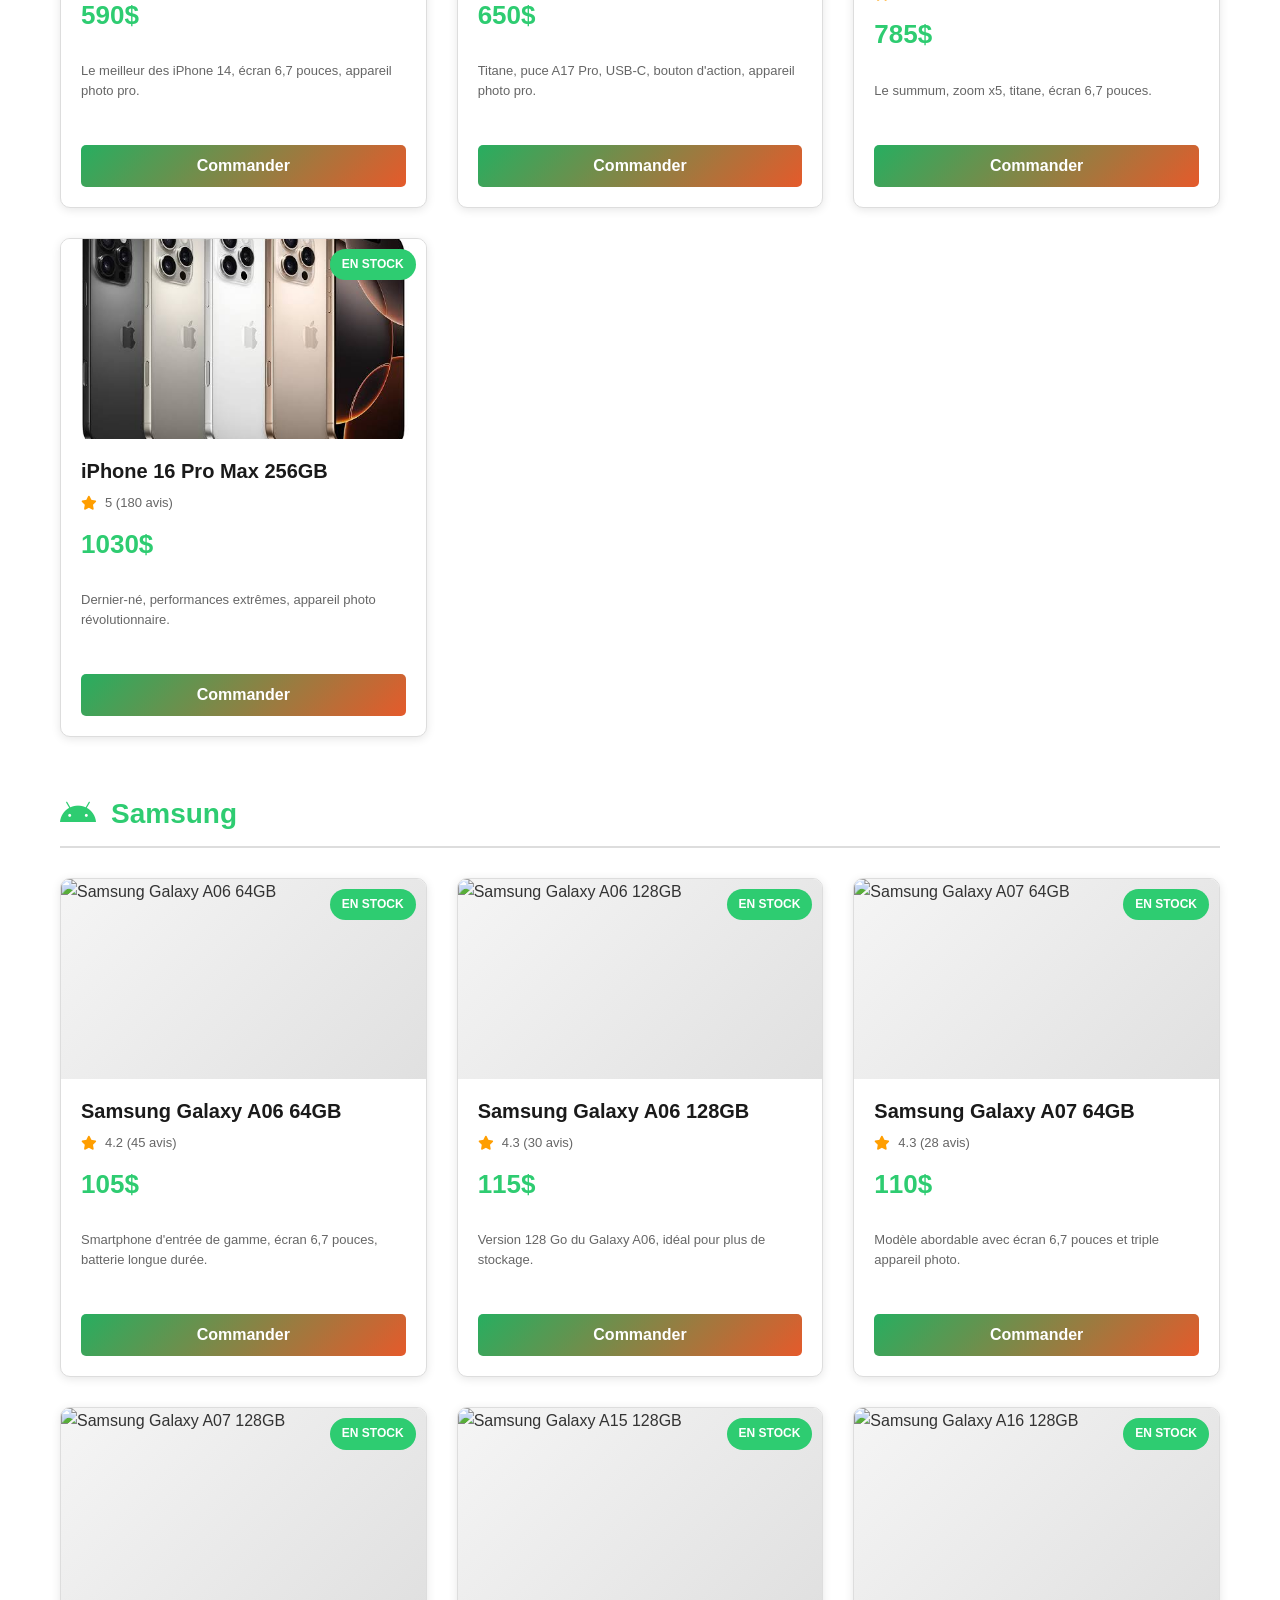
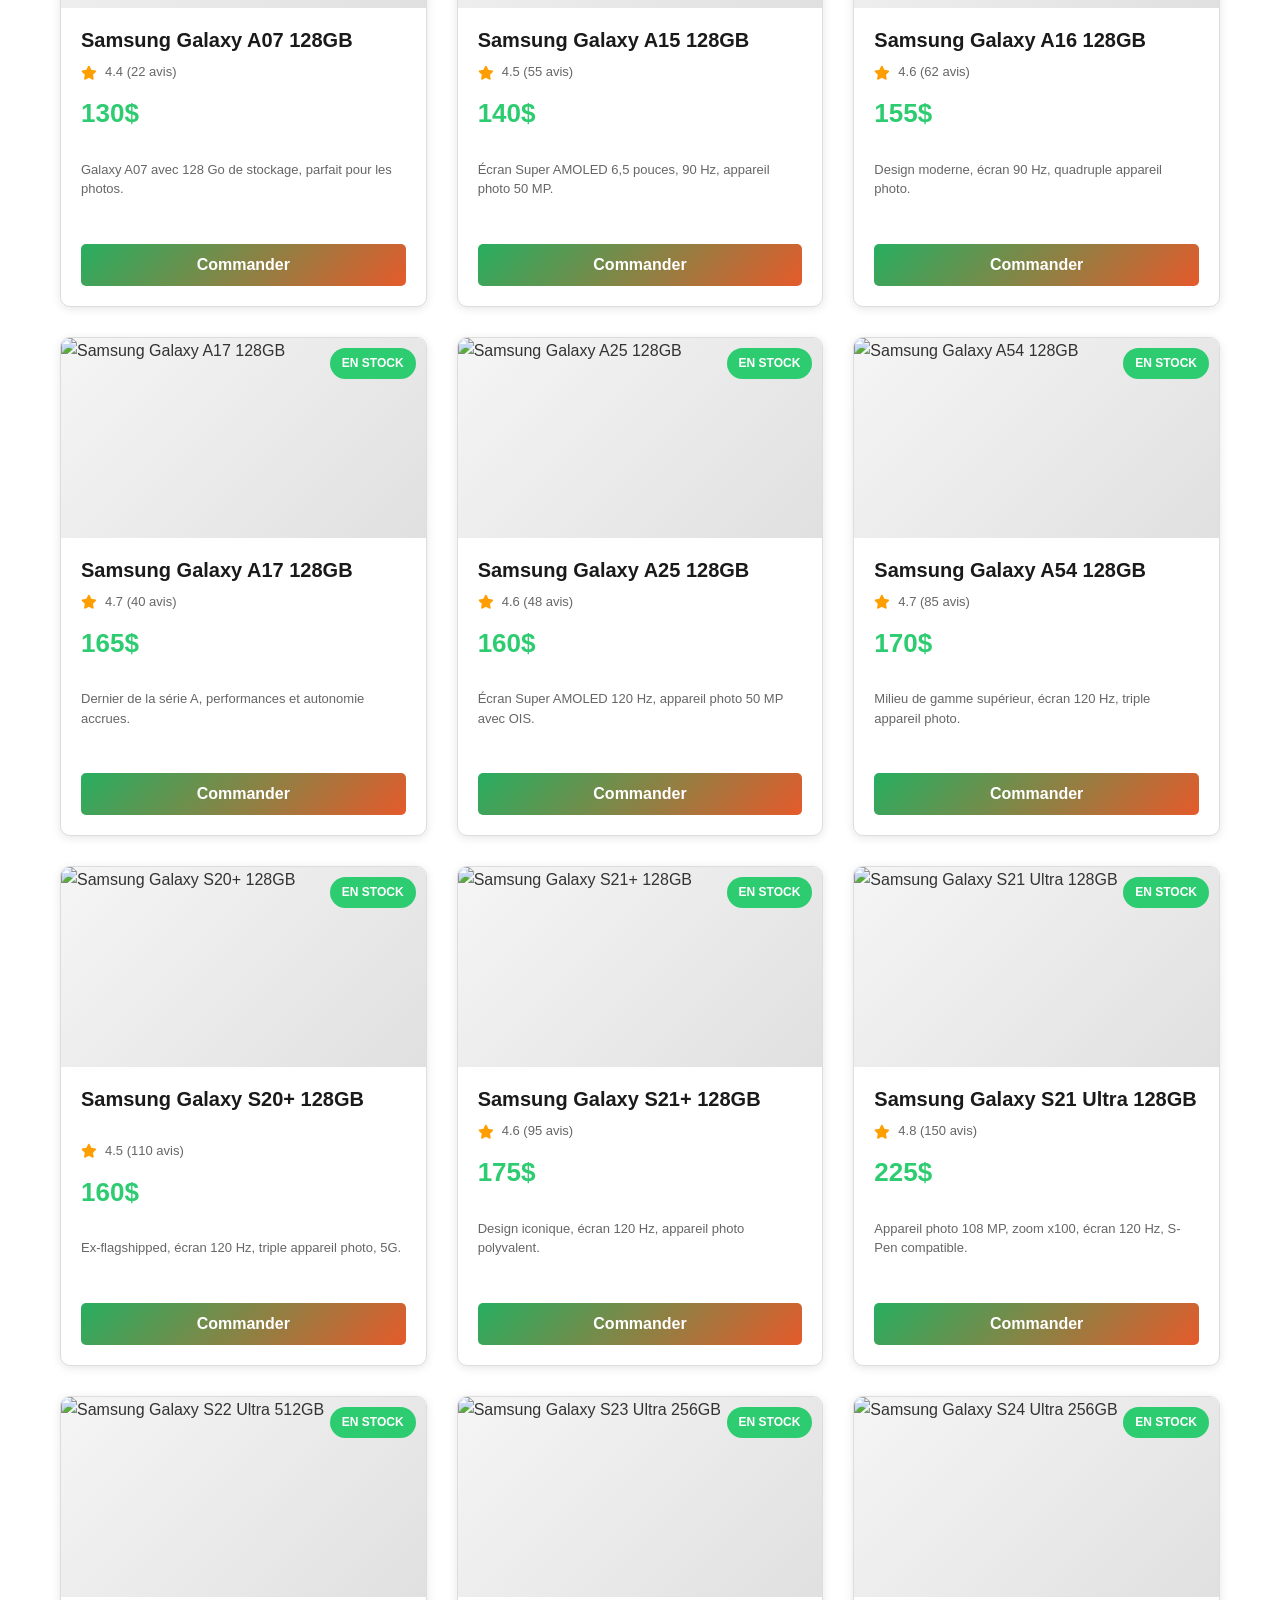
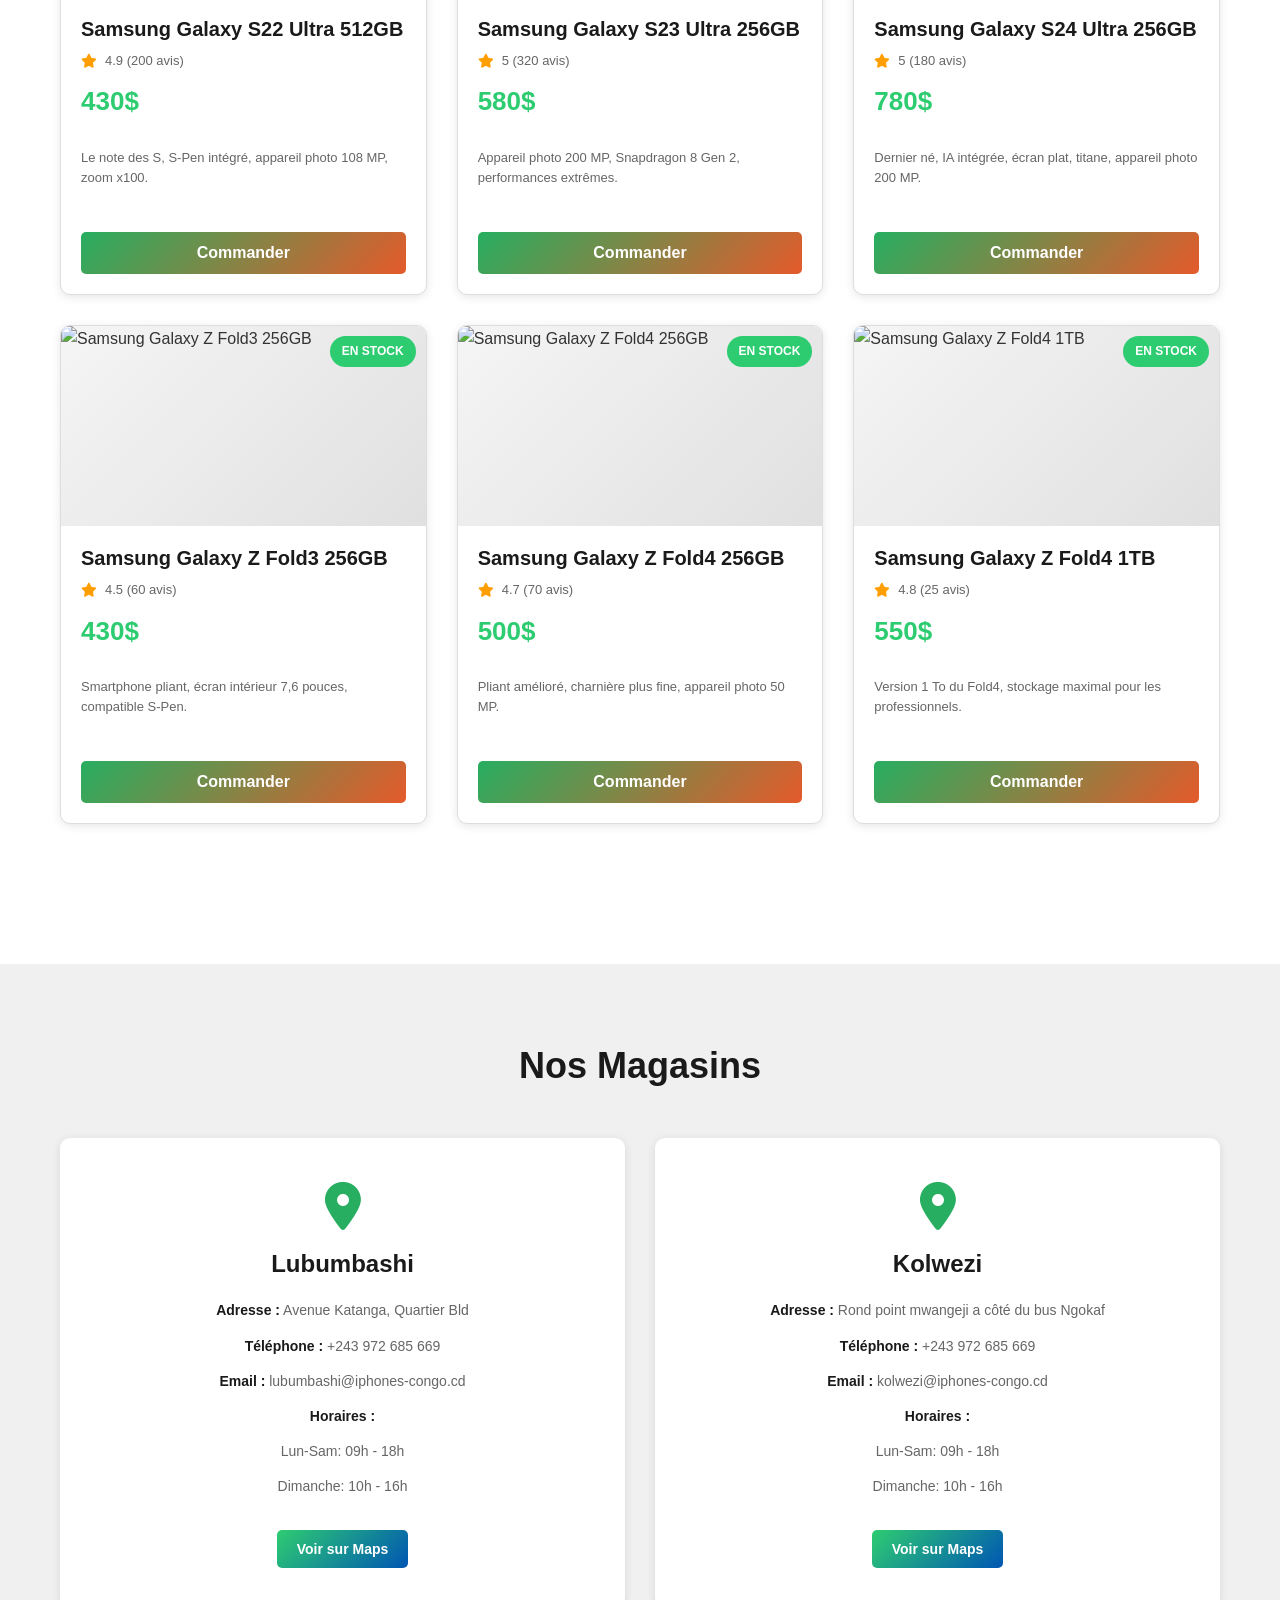
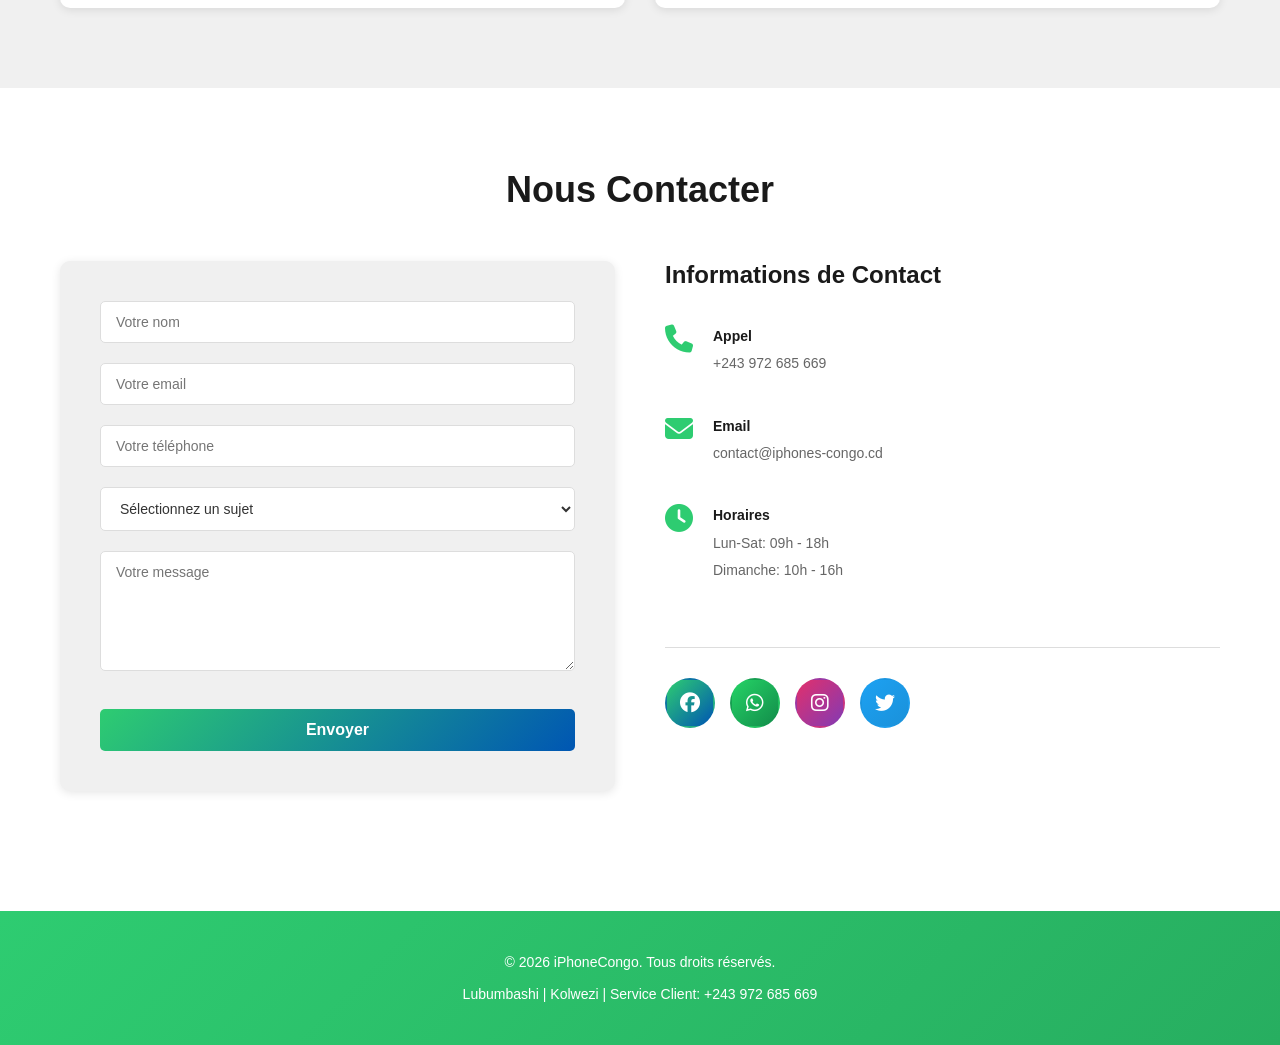
==== commit d085aada: "Update index.html" ====
--- a/index.html
+++ b/index.html
@@ -32,7 +32,7 @@
     <!-- Hero Section -->
     <section id="accueil" class="hero">
         <div class="hero-content">
-            <h1>Bienvenue chez iPhone Congo</h1>
+            <h1>Bienvenue chez iPhoneCongo</h1>
             <p>Les meilleurs iPhones, Samsung et accessoires de qualité</p>
             <a href="#produits" class="btn btn-primary">Découvrir nos produits</a>
         </div>
@@ -52,7 +52,7 @@
                 <div class="about-card">
                     <i class="fas fa-shipping-fast"></i>
                     <h3>Livraison Rapide</h3>
-                    <p>Livraison express dans partout en RDC</p>
+                    <p>Livraison express partout au congo Kinshasa</p>
                 </div>
                 <div class="about-card">
                     <i class="fas fa-headset"></i>
@@ -140,7 +140,7 @@
                     <i class="fas fa-map-marker-alt"></i>
                     <h3>Lubumbashi</h3>
                     <p><strong>Adresse :</strong> Avenue Katanga, Quartier Bld</p>
-                    <p><strong>Téléphone :</strong> +243 97 123 45 67</p>
+                    <p><strong>Téléphone :</strong> +243 972 685 669</p>
                     <p><strong>Email :</strong> lubumbashi@iphones-congo.cd</p>
                     <p><strong>Horaires :</strong></p>
                     <p>Lun-Sam: 09h - 18h</p>
@@ -151,8 +151,8 @@
                 <div class="magasin-card">
                     <i class="fas fa-map-marker-alt"></i>
                     <h3>Kolwezi</h3>
-                    <p><strong>Adresse :</strong> Rue de la Paix, Centre Ville</p>
-                    <p><strong>Téléphone :</strong> +243 97 234 56 78</p>
+                    <p><strong>Adresse :</strong> Rond point mwangeji a côté du bus Ngokaf</p>
+                    <p><strong>Téléphone :</strong> +243 972 685 669</p>
                     <p><strong>Email :</strong> kolwezi@iphones-congo.cd</p>
                     <p><strong>Horaires :</strong></p>
                     <p>Lun-Sam: 09h - 18h</p>
@@ -199,7 +199,7 @@
                         <i class="fas fa-phone"></i>
                         <div>
                             <p><strong>Appel</strong></p>
-                            <p>+243 97 123 45 67</p>
+                            <p>+243 972 685 669</p>
                         </div>
                     </div>
                     <div class="info-item">
@@ -231,8 +231,8 @@
     <!-- Footer -->
     <footer class="footer">
         <div class="container">
-            <p>&copy; 2026 iPhone Congo Store. Tous droits réservés.</p>
-            <p>Lubumbashi | Kolwezi | Service Client: +243 97 123 45 67</p>
+            <p>&copy; 2026 iPhoneCongo. Tous droits réservés.</p>
+            <p>Lubumbashi | Kolwezi | Service Client: +243 972 685 669</p>
         </div>
     </footer>
 
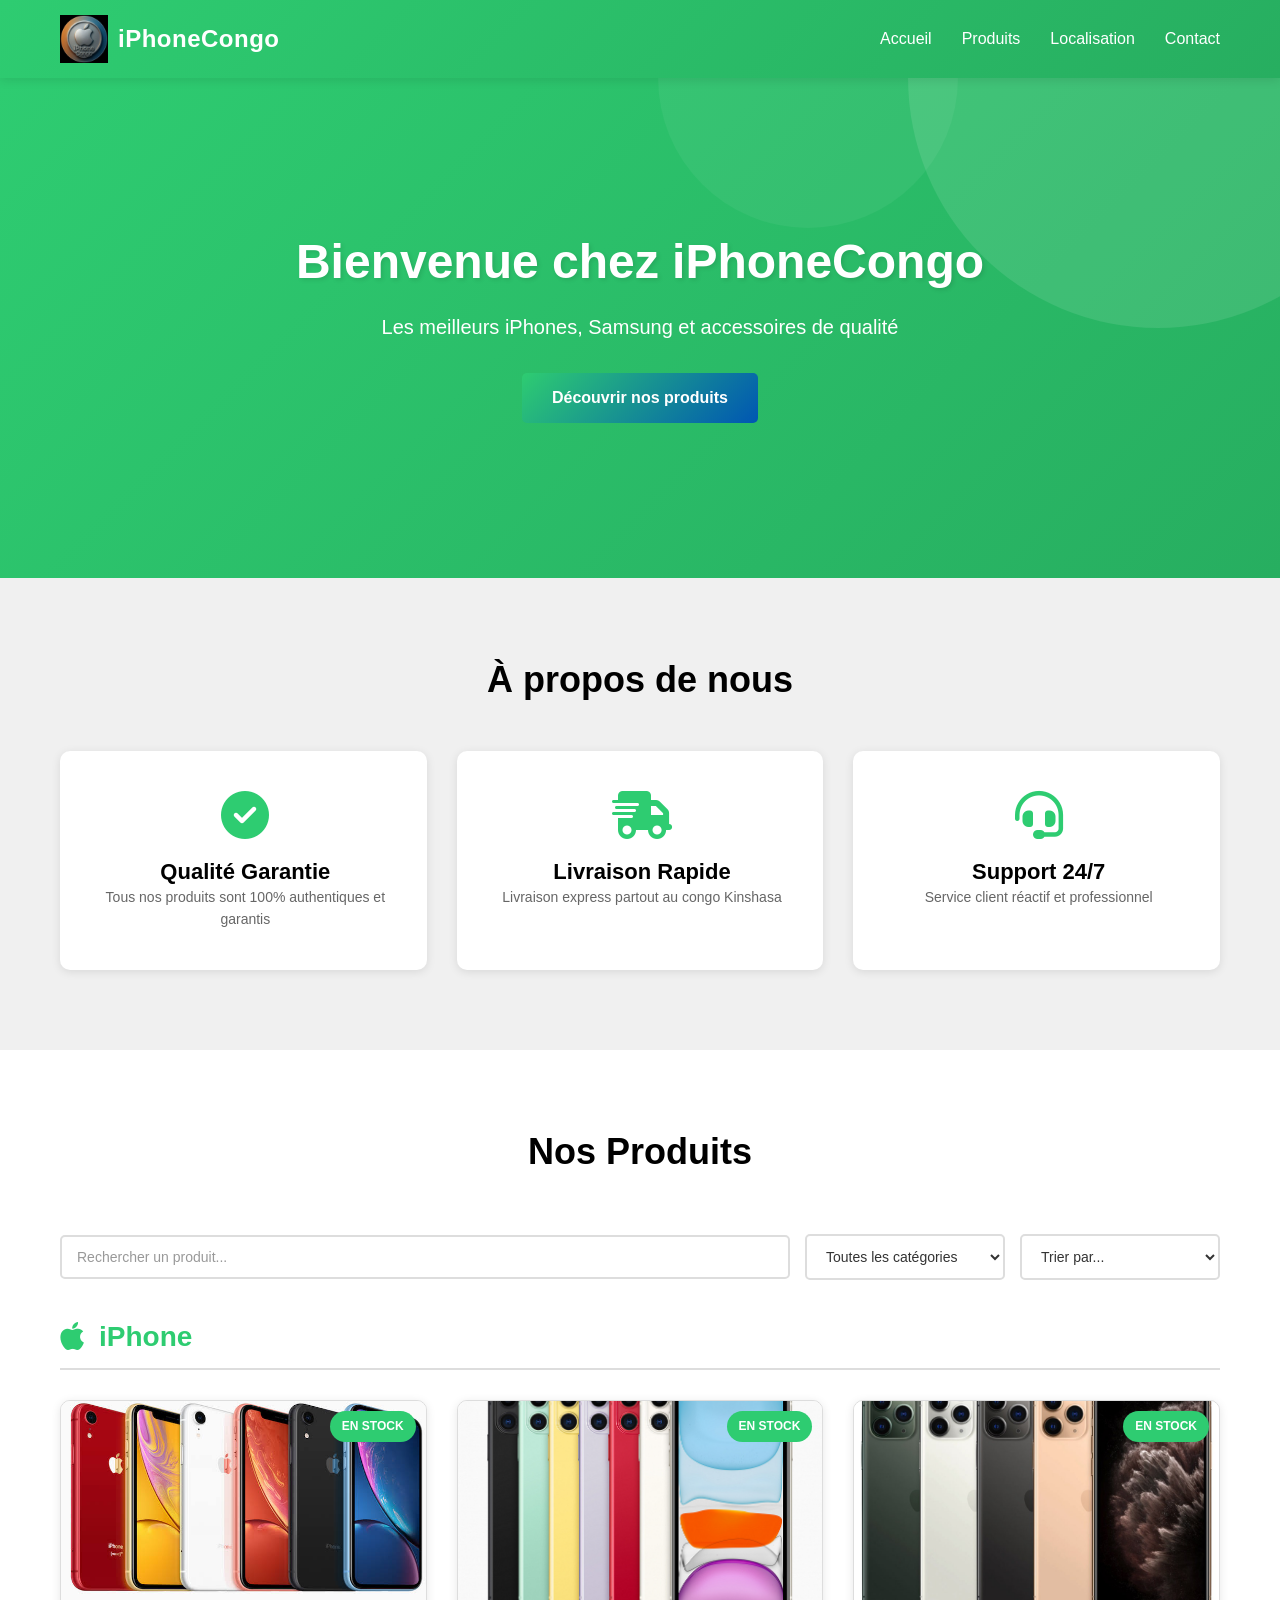
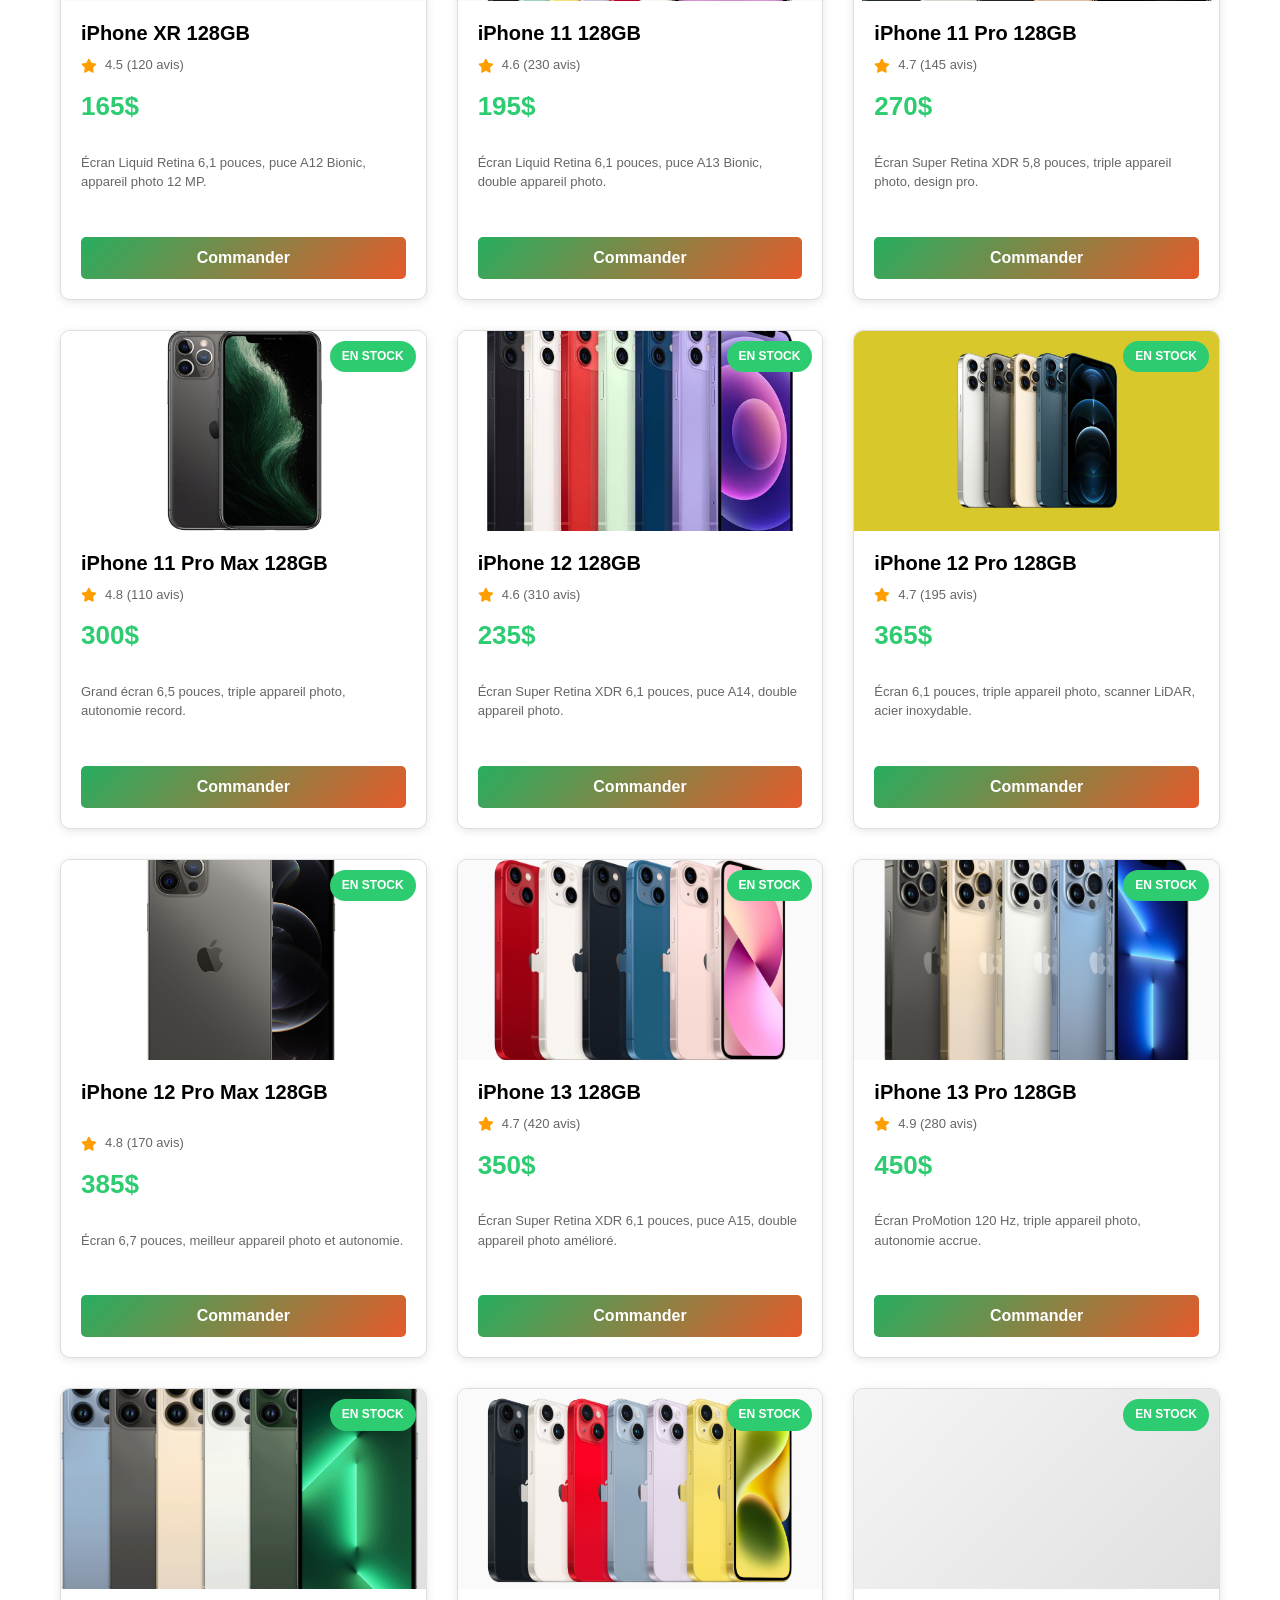
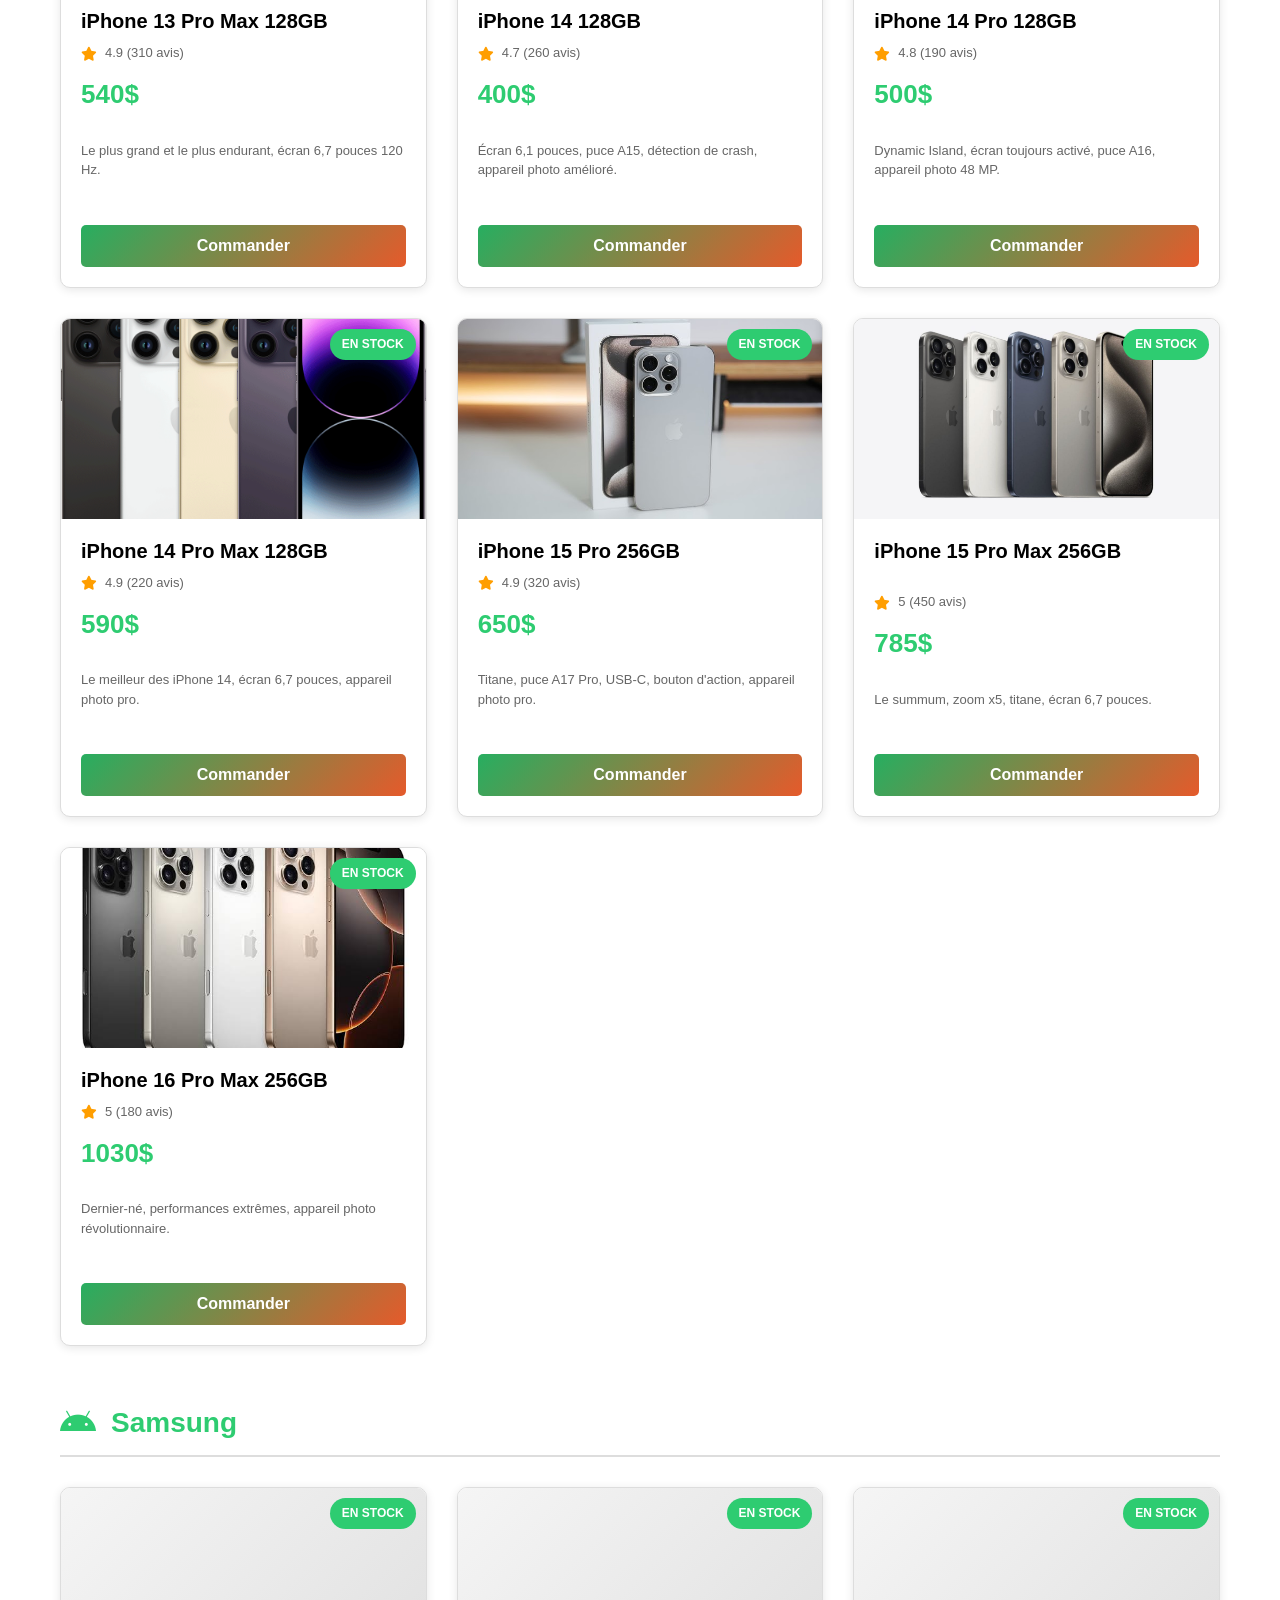
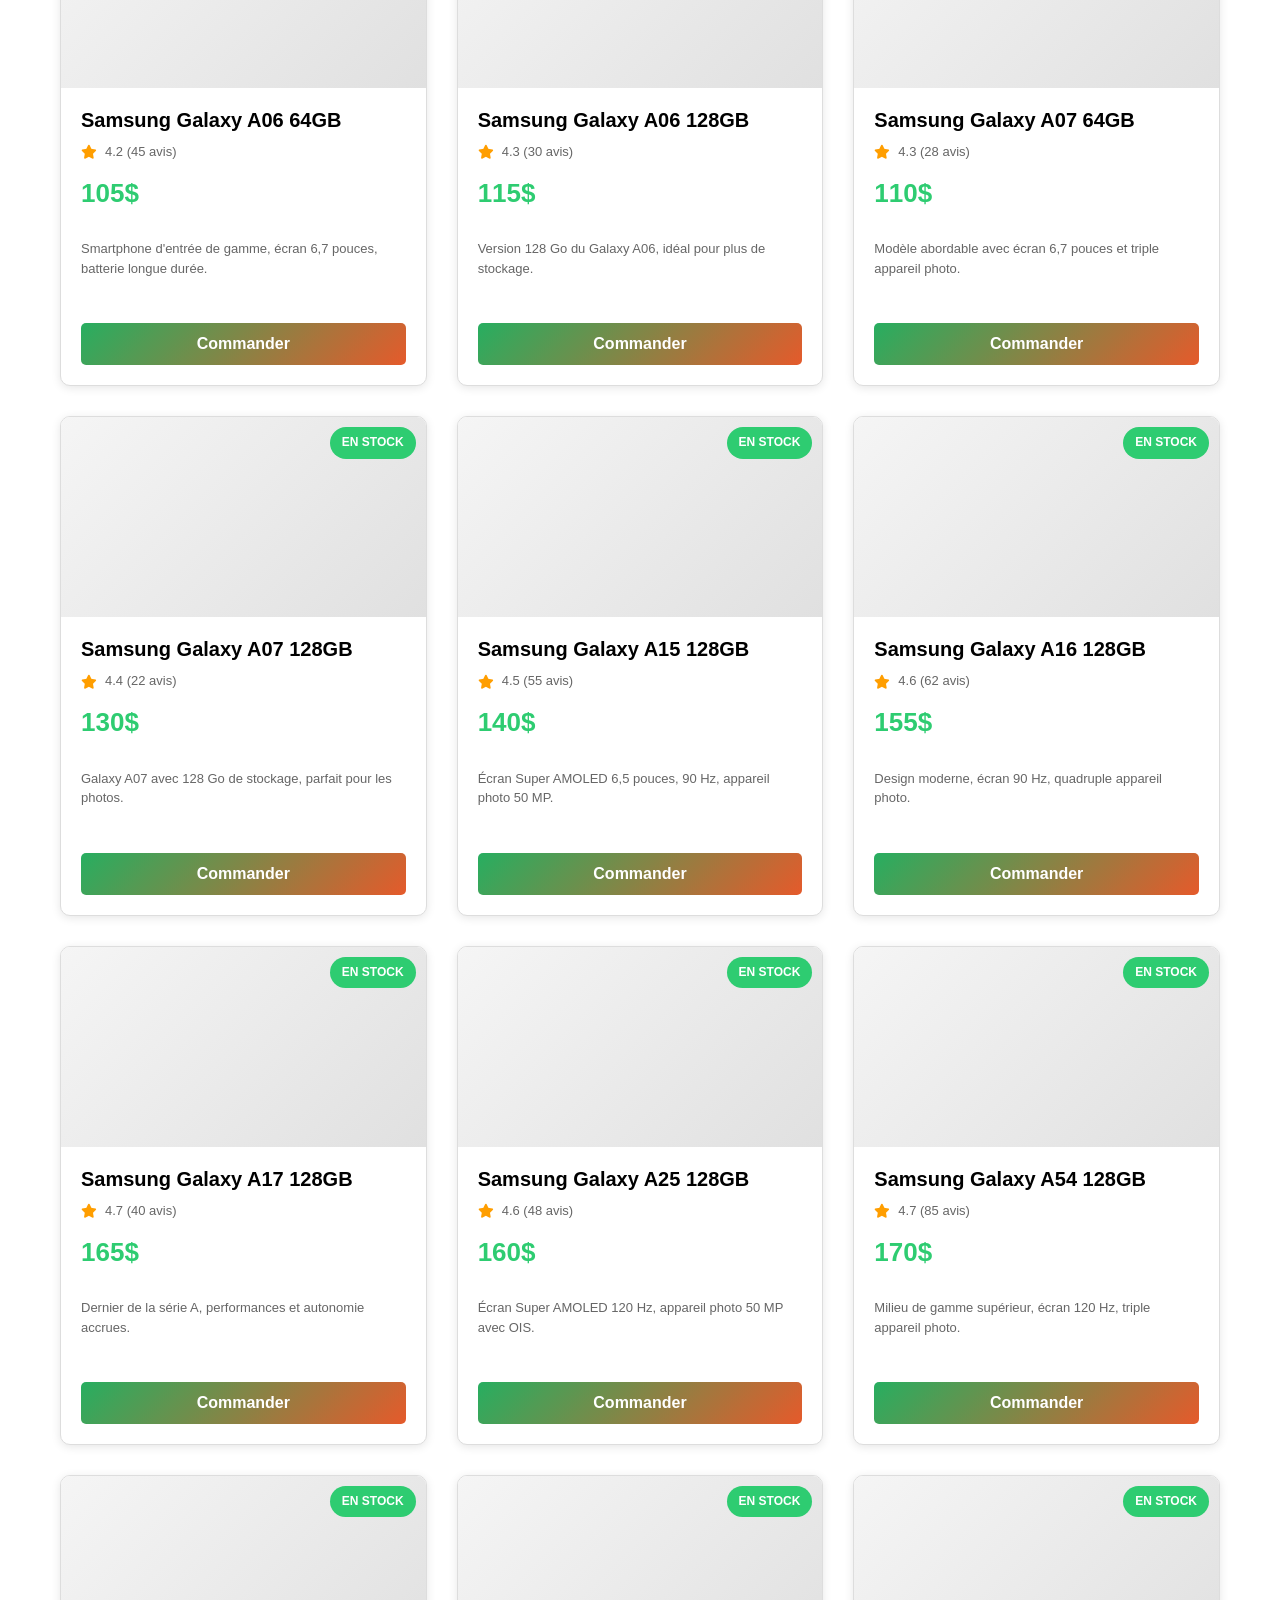
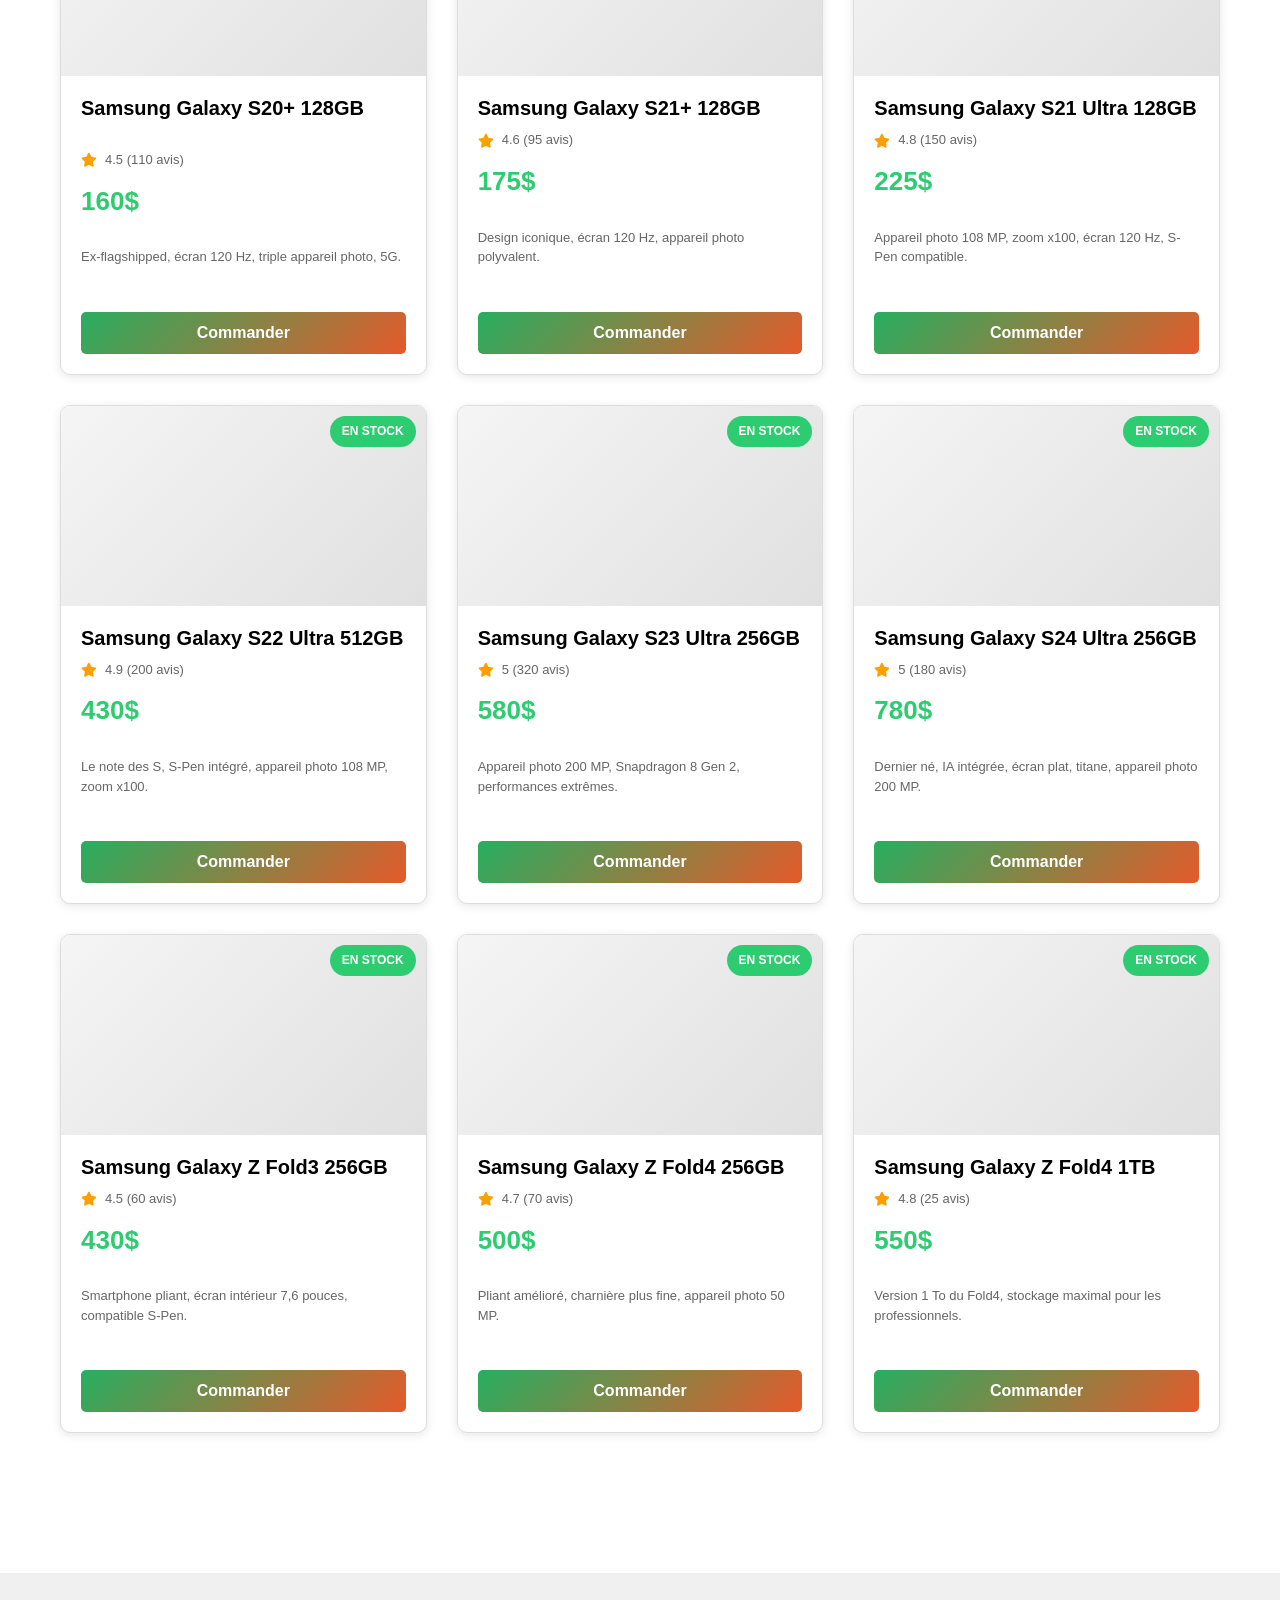
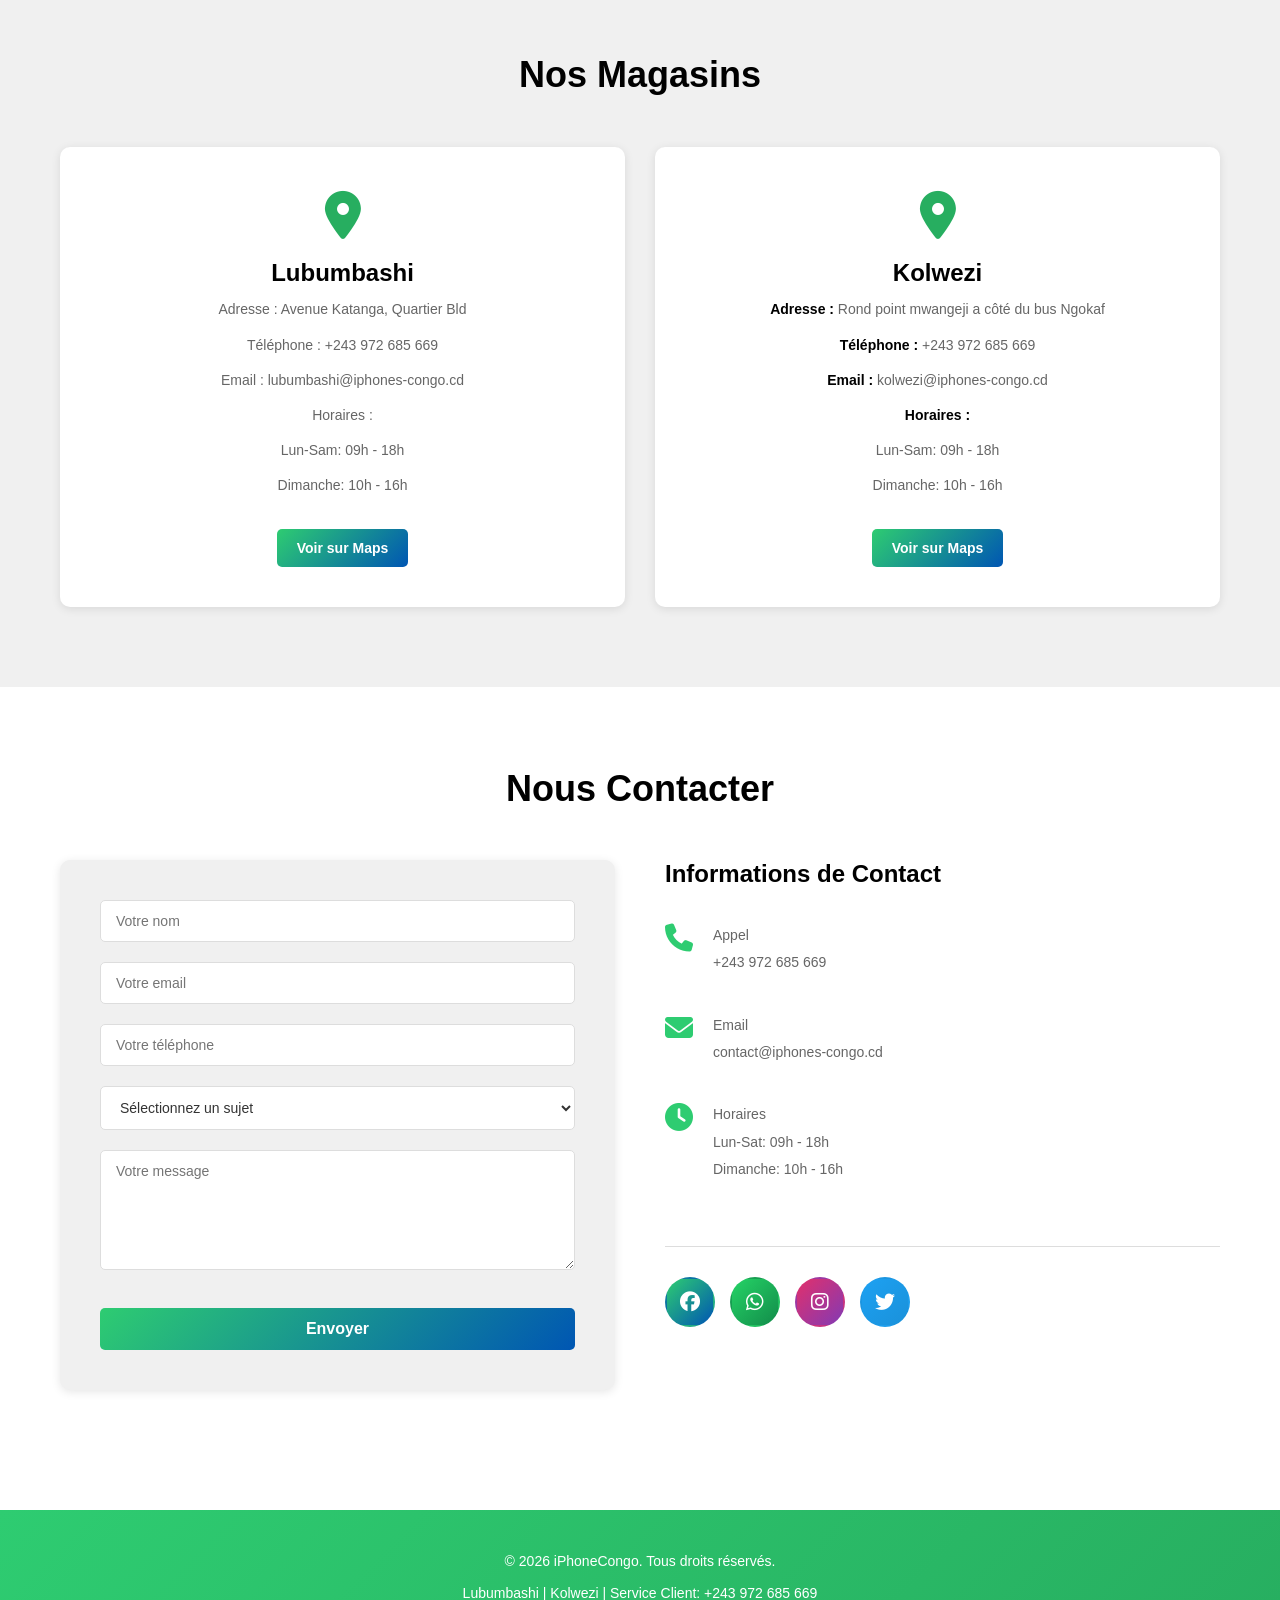
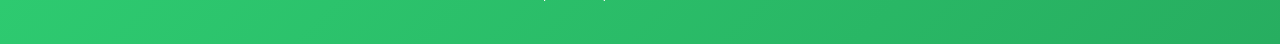
==== commit d9440704: "Update index.html" ====
--- a/index.html
+++ b/index.html
@@ -139,10 +139,10 @@
                 <div class="magasin-card">
                     <i class="fas fa-map-marker-alt"></i>
                     <h3>Lubumbashi</h3>
-                    <p><strong>Adresse :</strong> Avenue Katanga, Quartier Bld</p>
-                    <p><strong>Téléphone :</strong> +243 972 685 669</p>
-                    <p><strong>Email :</strong> lubumbashi@iphones-congo.cd</p>
-                    <p><strong>Horaires :</strong></p>
+                    <p>Adresse : Avenue Katanga, Quartier Bld</p>
+                    <p>Téléphone : +243 972 685 669</p>
+                    <p>Email : lubumbashi@iphones-congo.cd</p>
+                    <p>Horaires :</p>
                     <p>Lun-Sam: 09h - 18h</p>
                     <p>Dimanche: 10h - 16h</p>
                     <a href="https://maps.google.com/?q=Lubumbashi" target="_blank" class="btn btn-primary btn-small">Voir sur Maps</a>
@@ -198,21 +198,21 @@
                     <div class="info-item">
                         <i class="fas fa-phone"></i>
                         <div>
-                            <p><strong>Appel</strong></p>
+                            <p>Appel</p>
                             <p>+243 972 685 669</p>
                         </div>
                     </div>
                     <div class="info-item">
                         <i class="fas fa-envelope"></i>
                         <div>
-                            <p><strong>Email</strong></p>
+                            <p>Email</p>
                             <p>contact@iphones-congo.cd</p>
                         </div>
                     </div>
                     <div class="info-item">
                         <i class="fas fa-clock"></i>
                         <div>
-                            <p><strong>Horaires</strong></p>
+                            <p>Horaires</p>
                             <p>Lun-Sat: 09h - 18h</p>
                             <p>Dimanche: 10h - 16h</p>
                         </div>
--- a/style.css
+++ b/style.css
@@ -8,7 +8,7 @@
 :root {
     --primary-color: #2ecc71;
     --secondary-color: #27ae60;
-    --dark-color: #1a1a1a;
+    --dark-color: #000000;
     --light-color: #f0f0f0;
     --text-color: #333;
     --border-color: #ddd;
@@ -355,9 +355,9 @@
 }
 
 .about-card h3 {
-    margin-bottom: 15px;
+    margin-bottom: 0;
     font-size: 22px;
-    color: var(--dark-color);
+    color: #000000;
 }
 
 .about-card p {
@@ -462,7 +462,7 @@
 }
 
 .produit-card:hover {
-    transform: translateY(-10px);
+    transform: translateY(-7px);
     box-shadow: var(--shadow-md);
     border-color: var(--primary-color);
 }
@@ -528,7 +528,7 @@
 }
 
 .produit-card:hover .produit-image img {
-    transform: scale(1.1);
+    transform: scale(3.1);
 }
 
 .produit-card h4 {
@@ -751,8 +751,8 @@
 
 .magasin-card h3 {
     font-size: 24px;
-    margin-bottom: 20px;
-    color: var(--dark-color);
+    margin-bottom: 0;
+    color: #000000;
 }
 
 .magasin-card p {
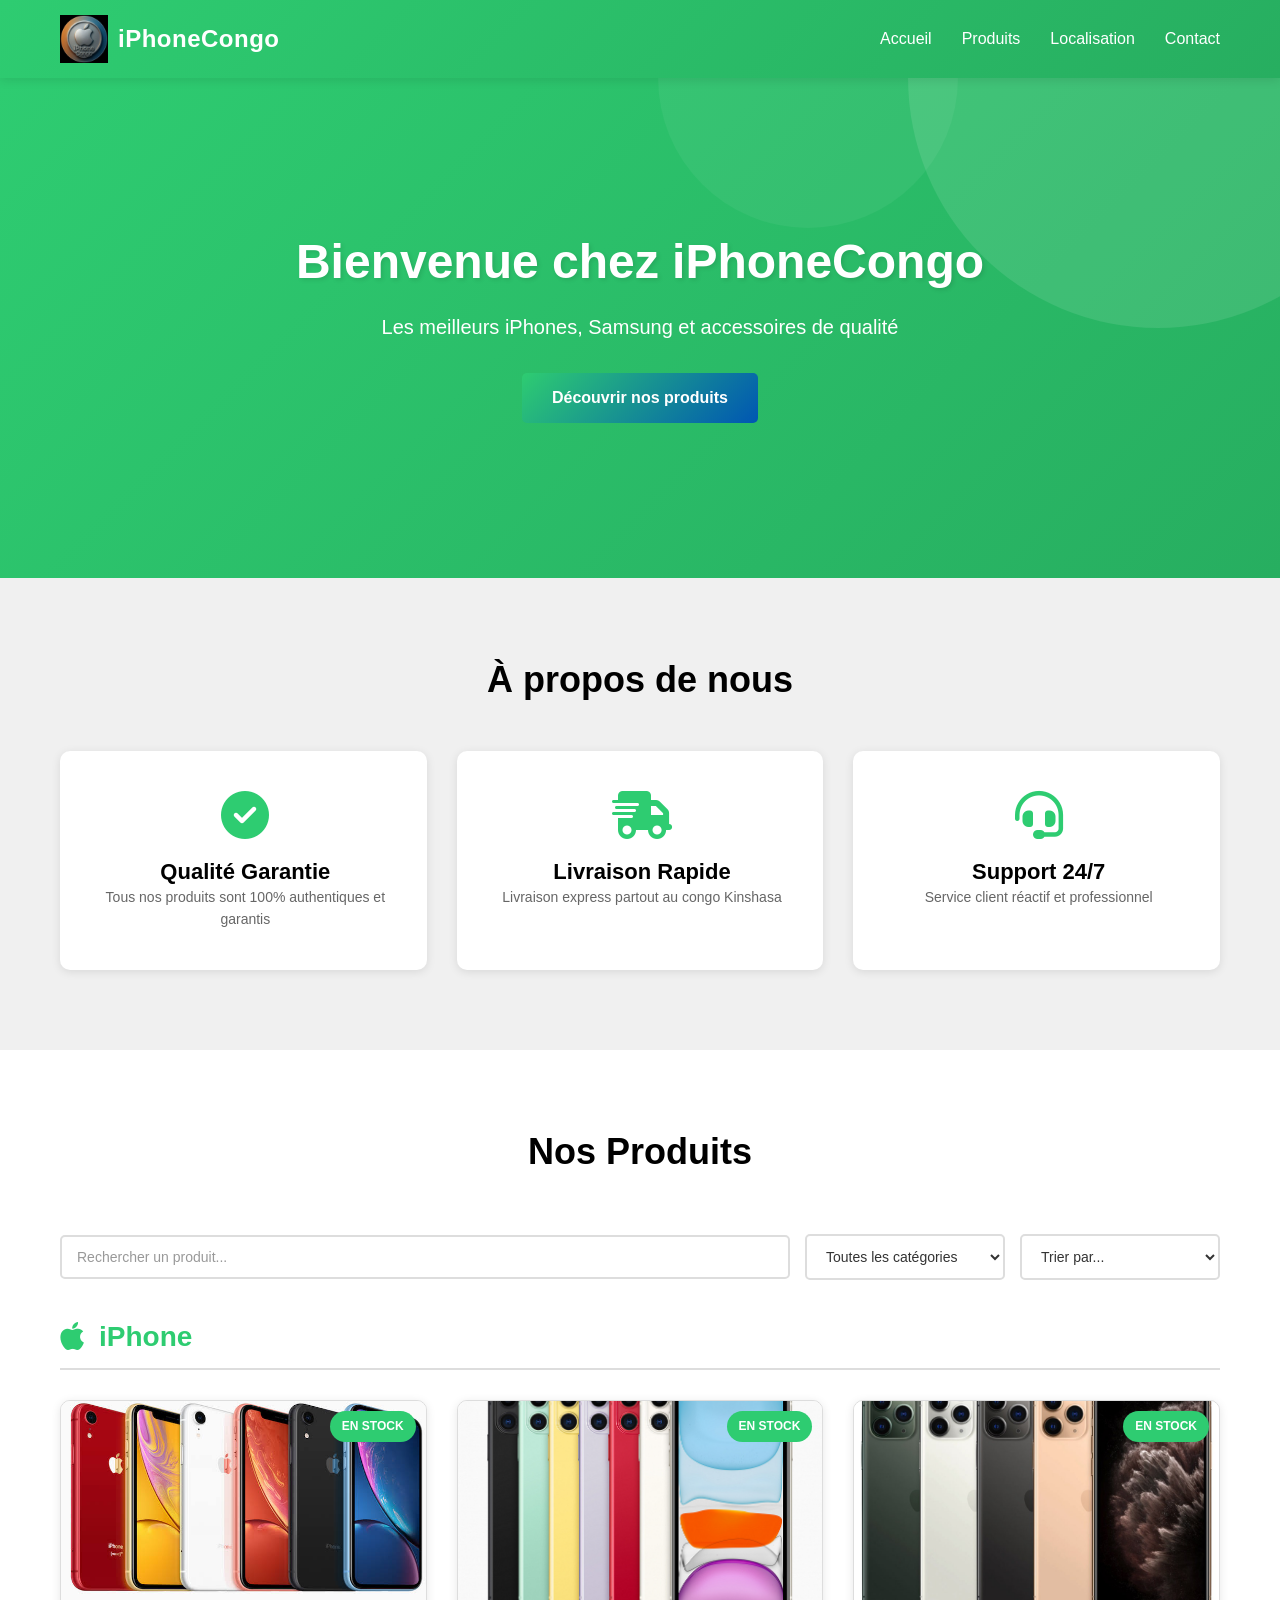
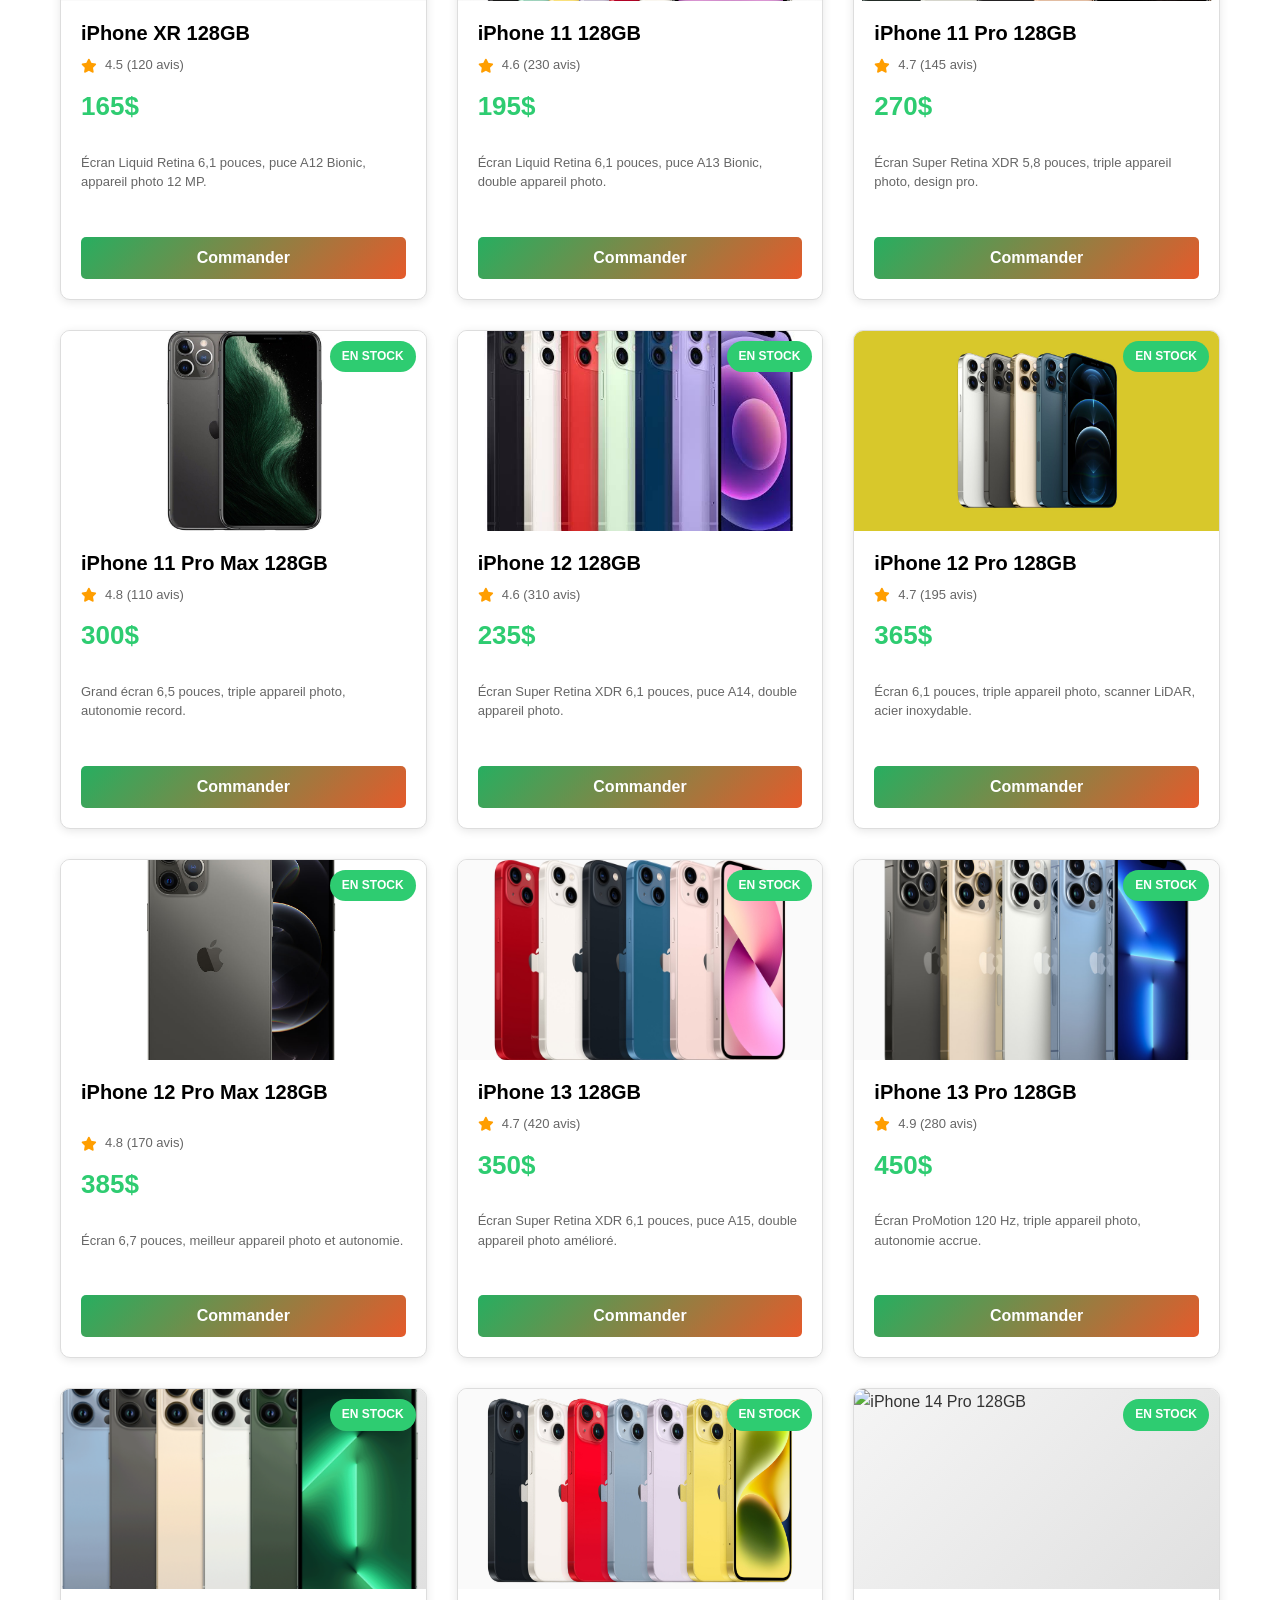
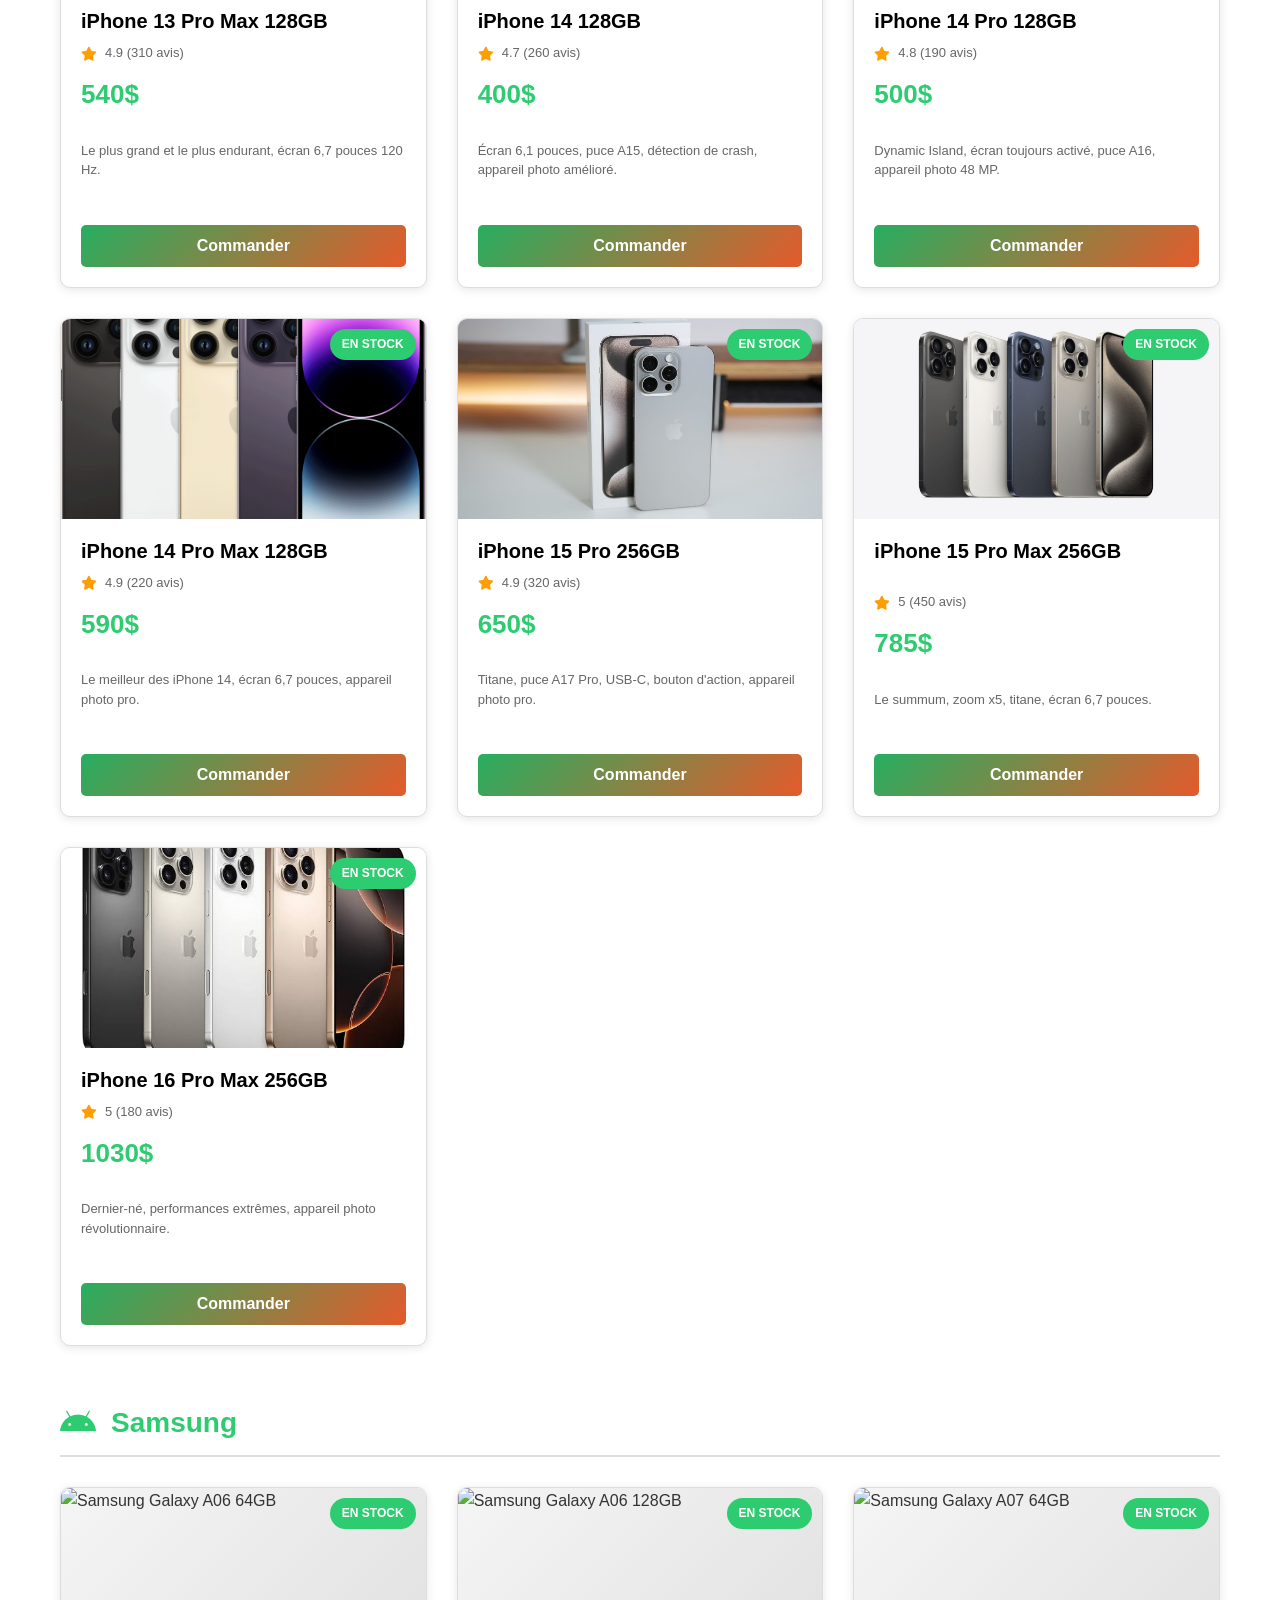
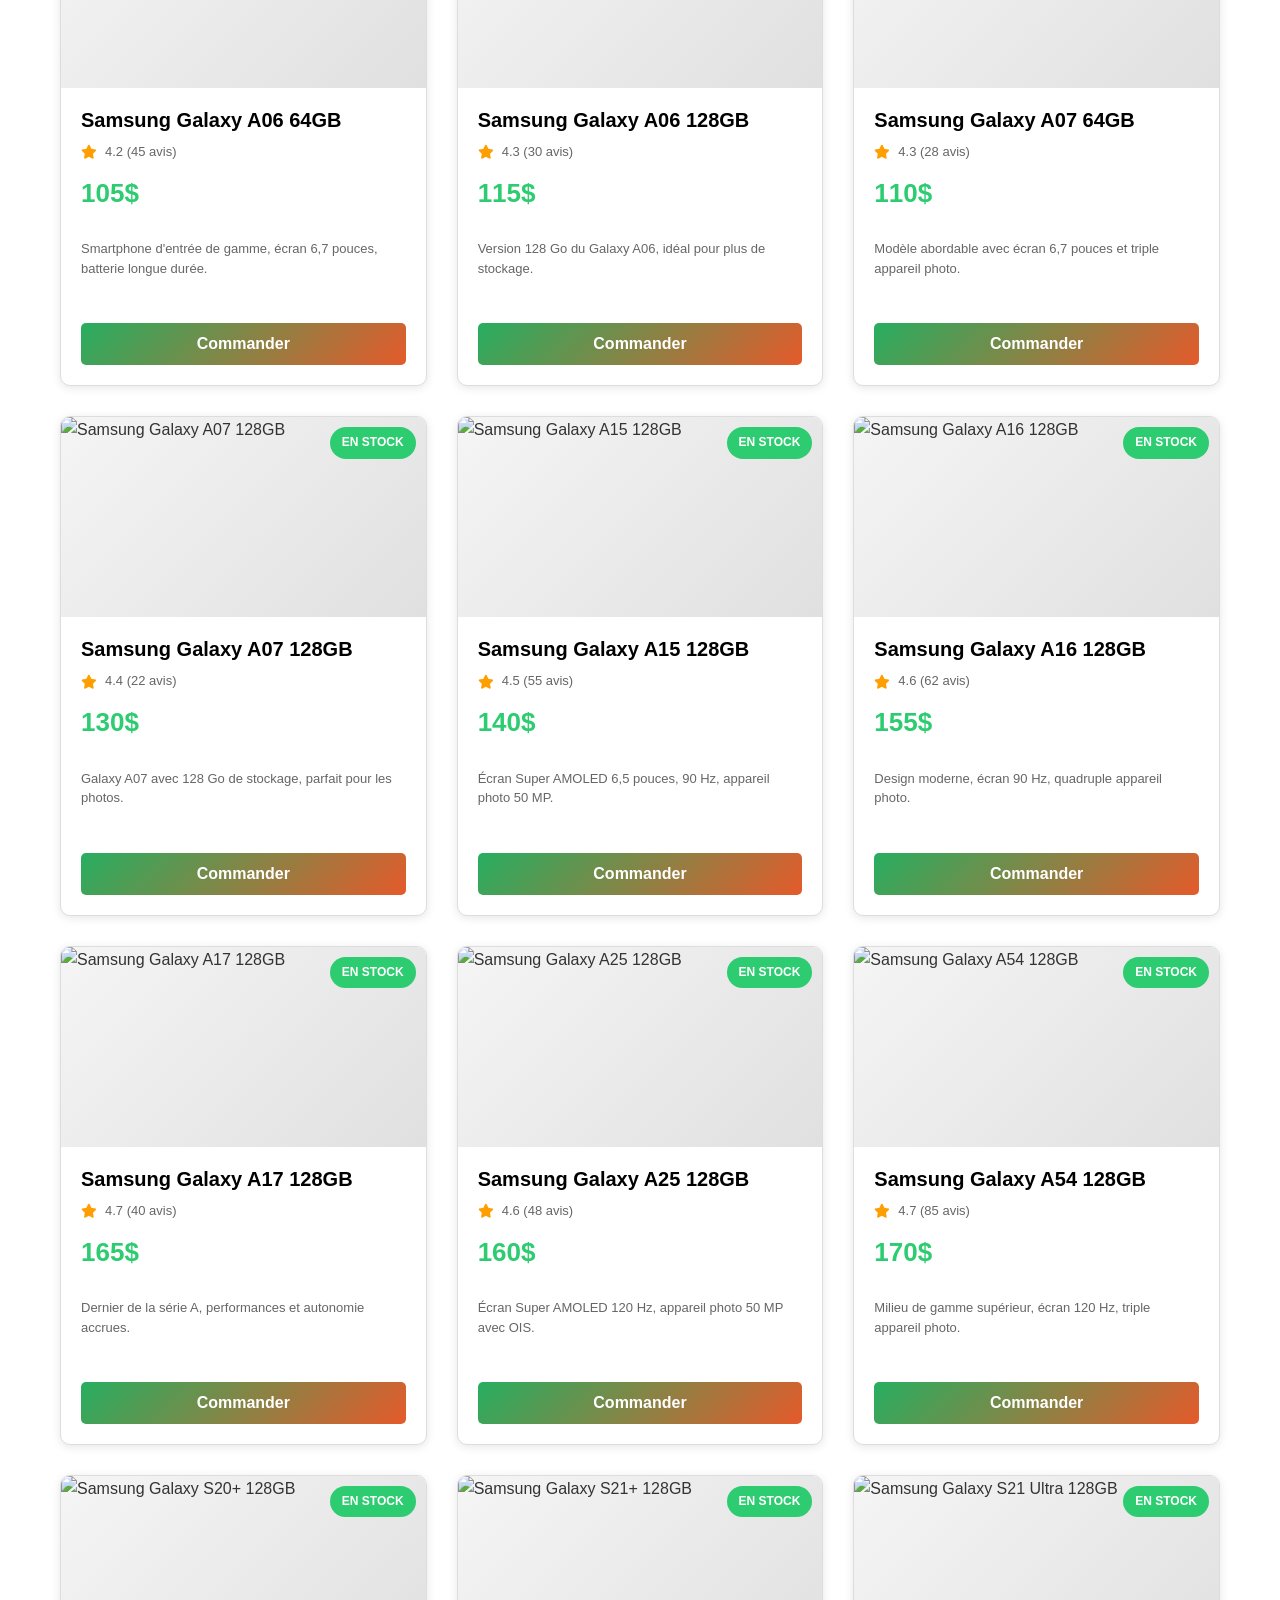
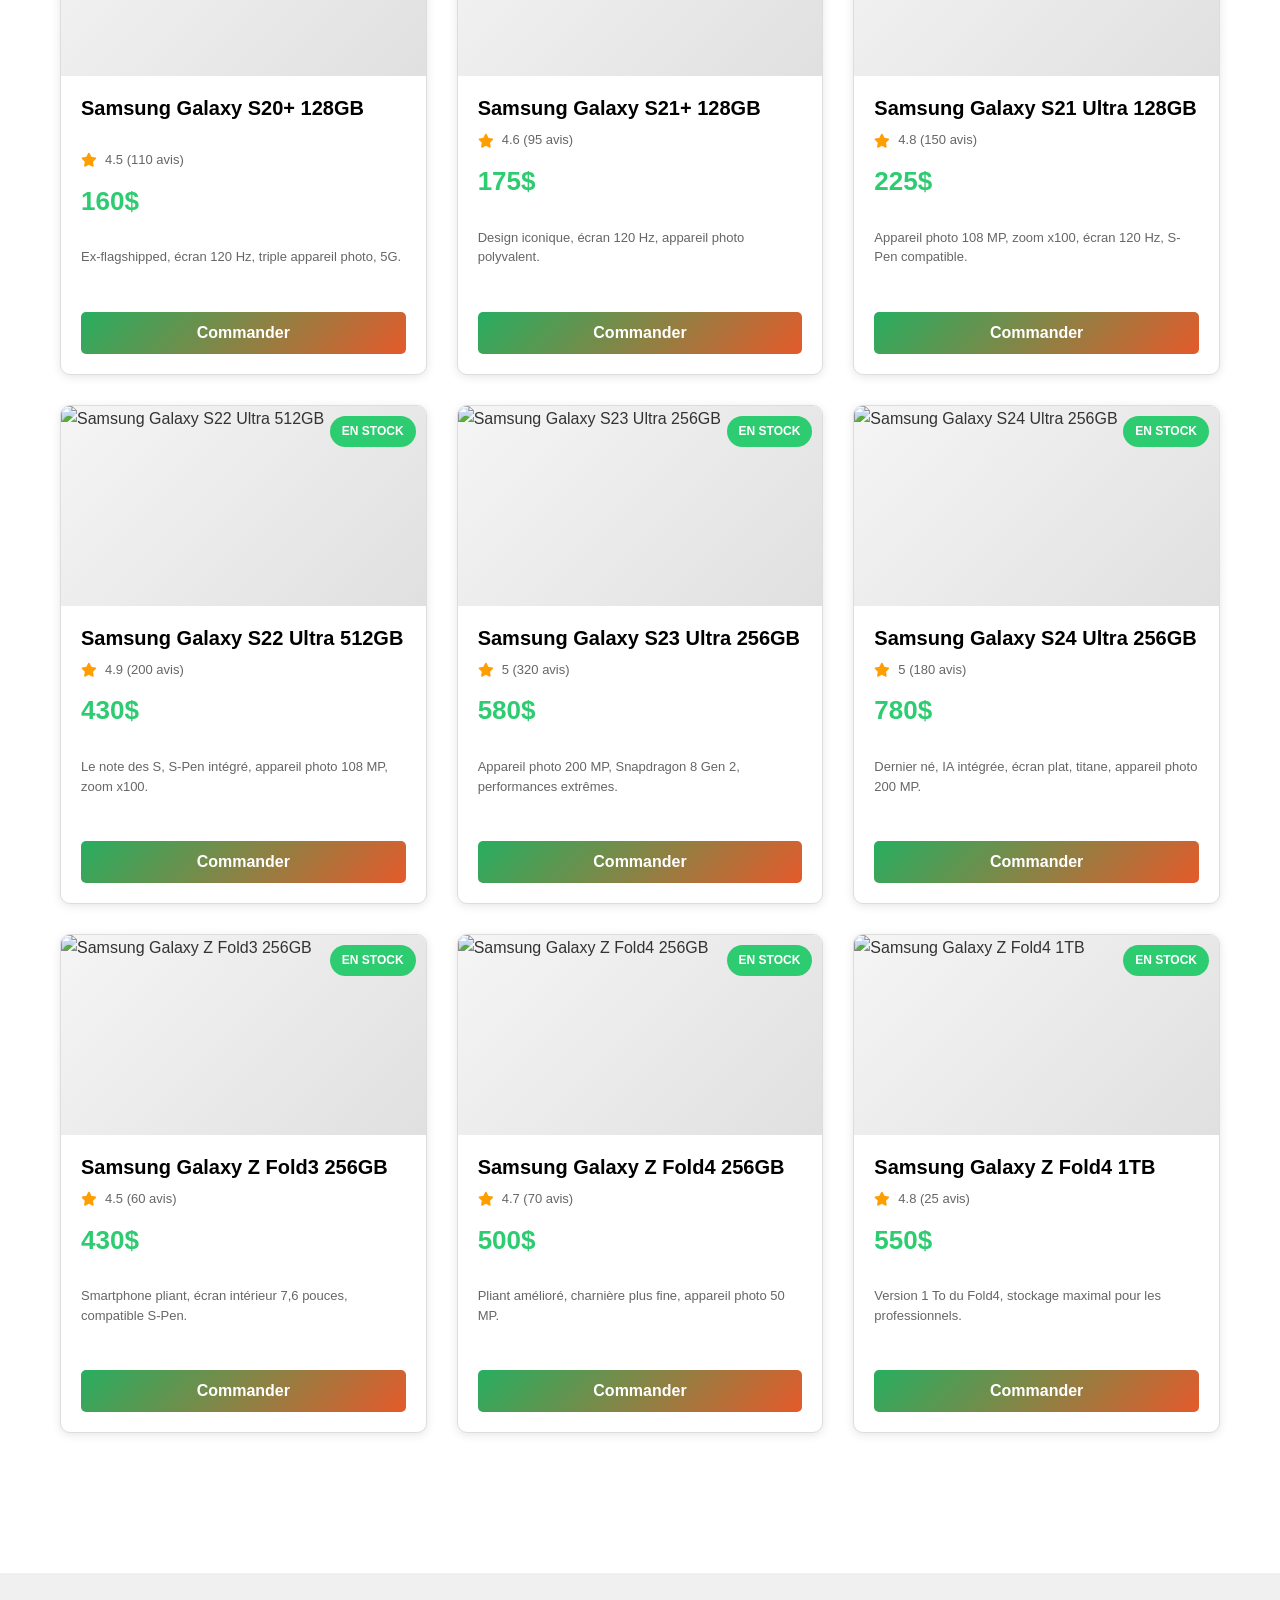
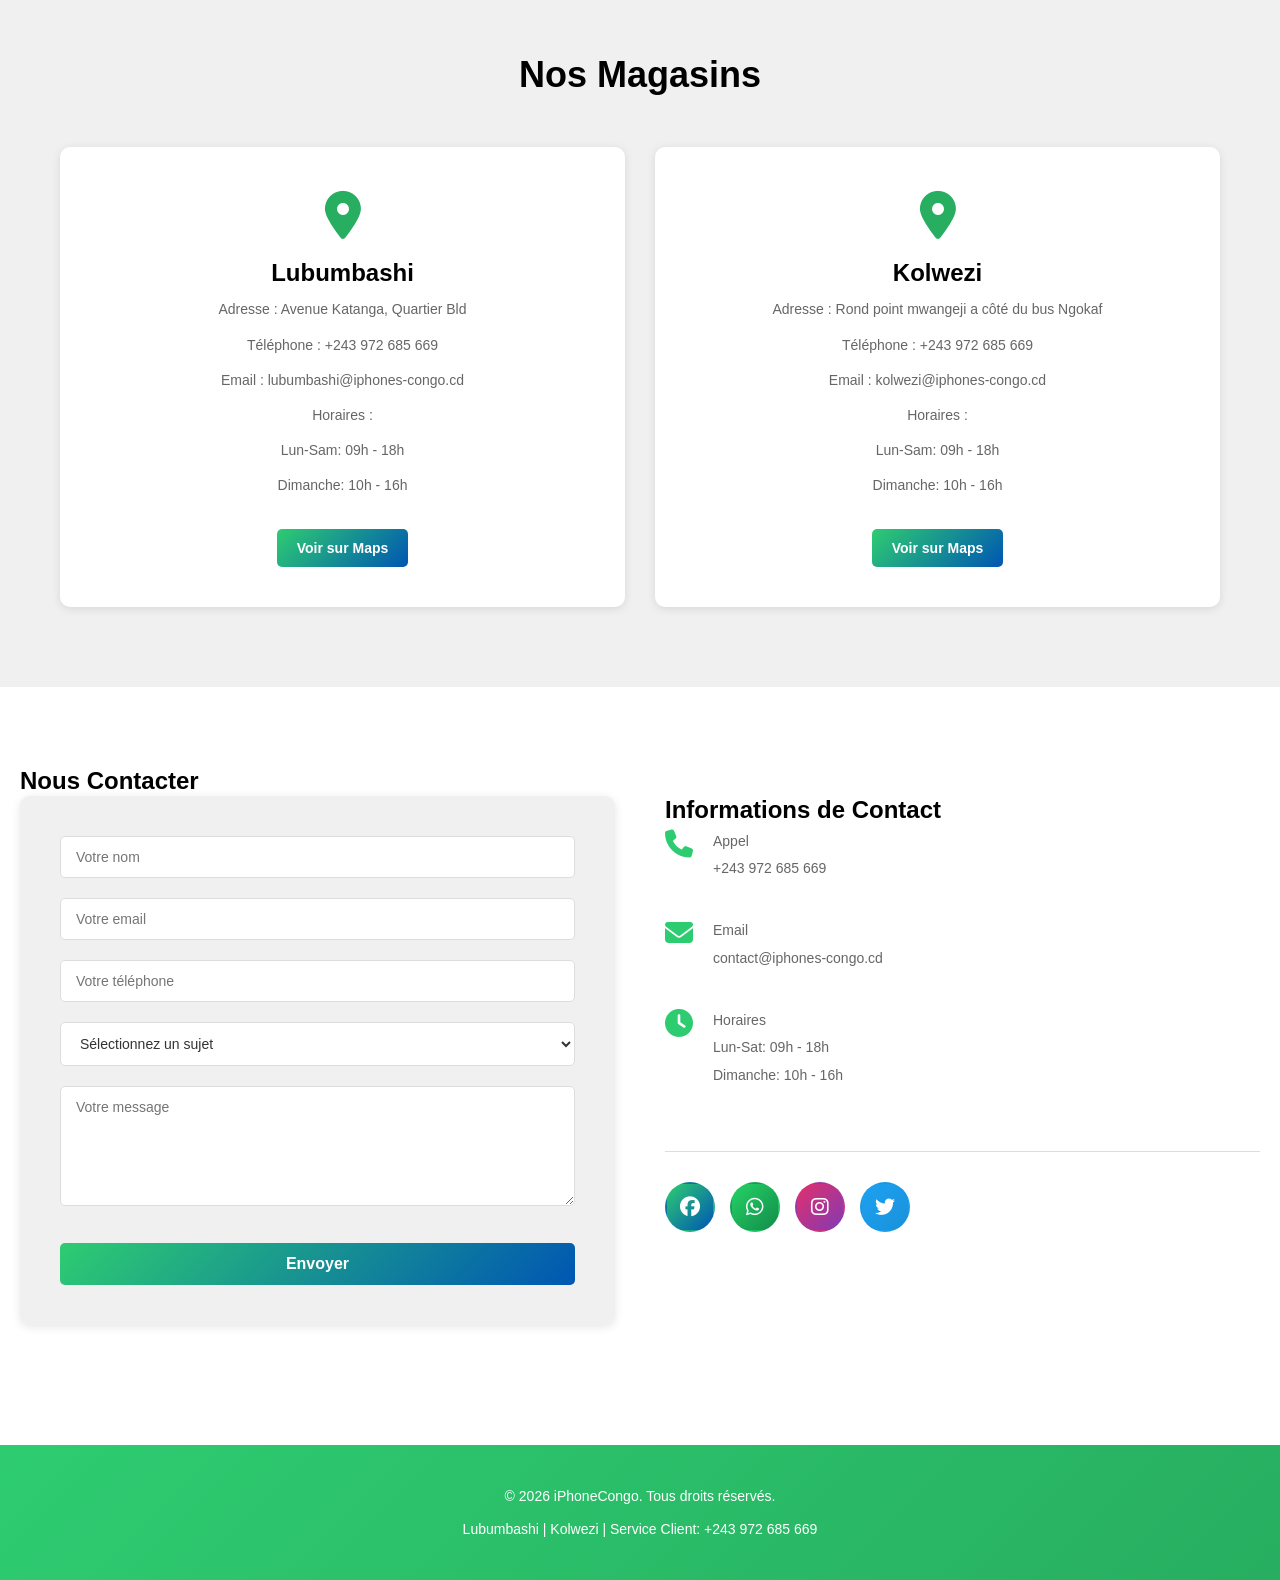
==== commit 43349ddc: "Update index.html" ====
--- a/index.html
+++ b/index.html
@@ -151,10 +151,10 @@
                 <div class="magasin-card">
                     <i class="fas fa-map-marker-alt"></i>
                     <h3>Kolwezi</h3>
-                    <p><strong>Adresse :</strong> Rond point mwangeji a côté du bus Ngokaf</p>
-                    <p><strong>Téléphone :</strong> +243 972 685 669</p>
-                    <p><strong>Email :</strong> kolwezi@iphones-congo.cd</p>
-                    <p><strong>Horaires :</strong></p>
+                    <p>Adresse : Rond point mwangeji a côté du bus Ngokaf</p>
+                    <p>Téléphone : +243 972 685 669</p>
+                    <p>Email : kolwezi@iphones-congo.cd</p>
+                    <p>Horaires :</p>
                     <p>Lun-Sam: 09h - 18h</p>
                     <p>Dimanche: 10h - 16h</p>
                     <a href="https://maps.google.com/?q=Kolwezi" target="_blank" class="btn btn-primary btn-small">Voir sur Maps</a>
@@ -165,8 +165,8 @@
 
     <!-- Contact -->
     <section id="contact" class="contact">
-        <div class="container">
-            <h2>Nous Contacter</h2>
+        <div class="contact-info">
+            <h3>Nous Contacter</h3>
             <div class="contact-content">
                 <form class="contact-form" id="contactForm">
                     <div class="form-group">
--- a/style.css
+++ b/style.css
@@ -849,8 +849,8 @@
 
 .contact-info h3 {
     font-size: 24px;
-    margin-bottom: 30px;
-    color: var(--dark-color);
+    margin-bottom: 0;
+    color: #000000;
 }
 
 .info-item {
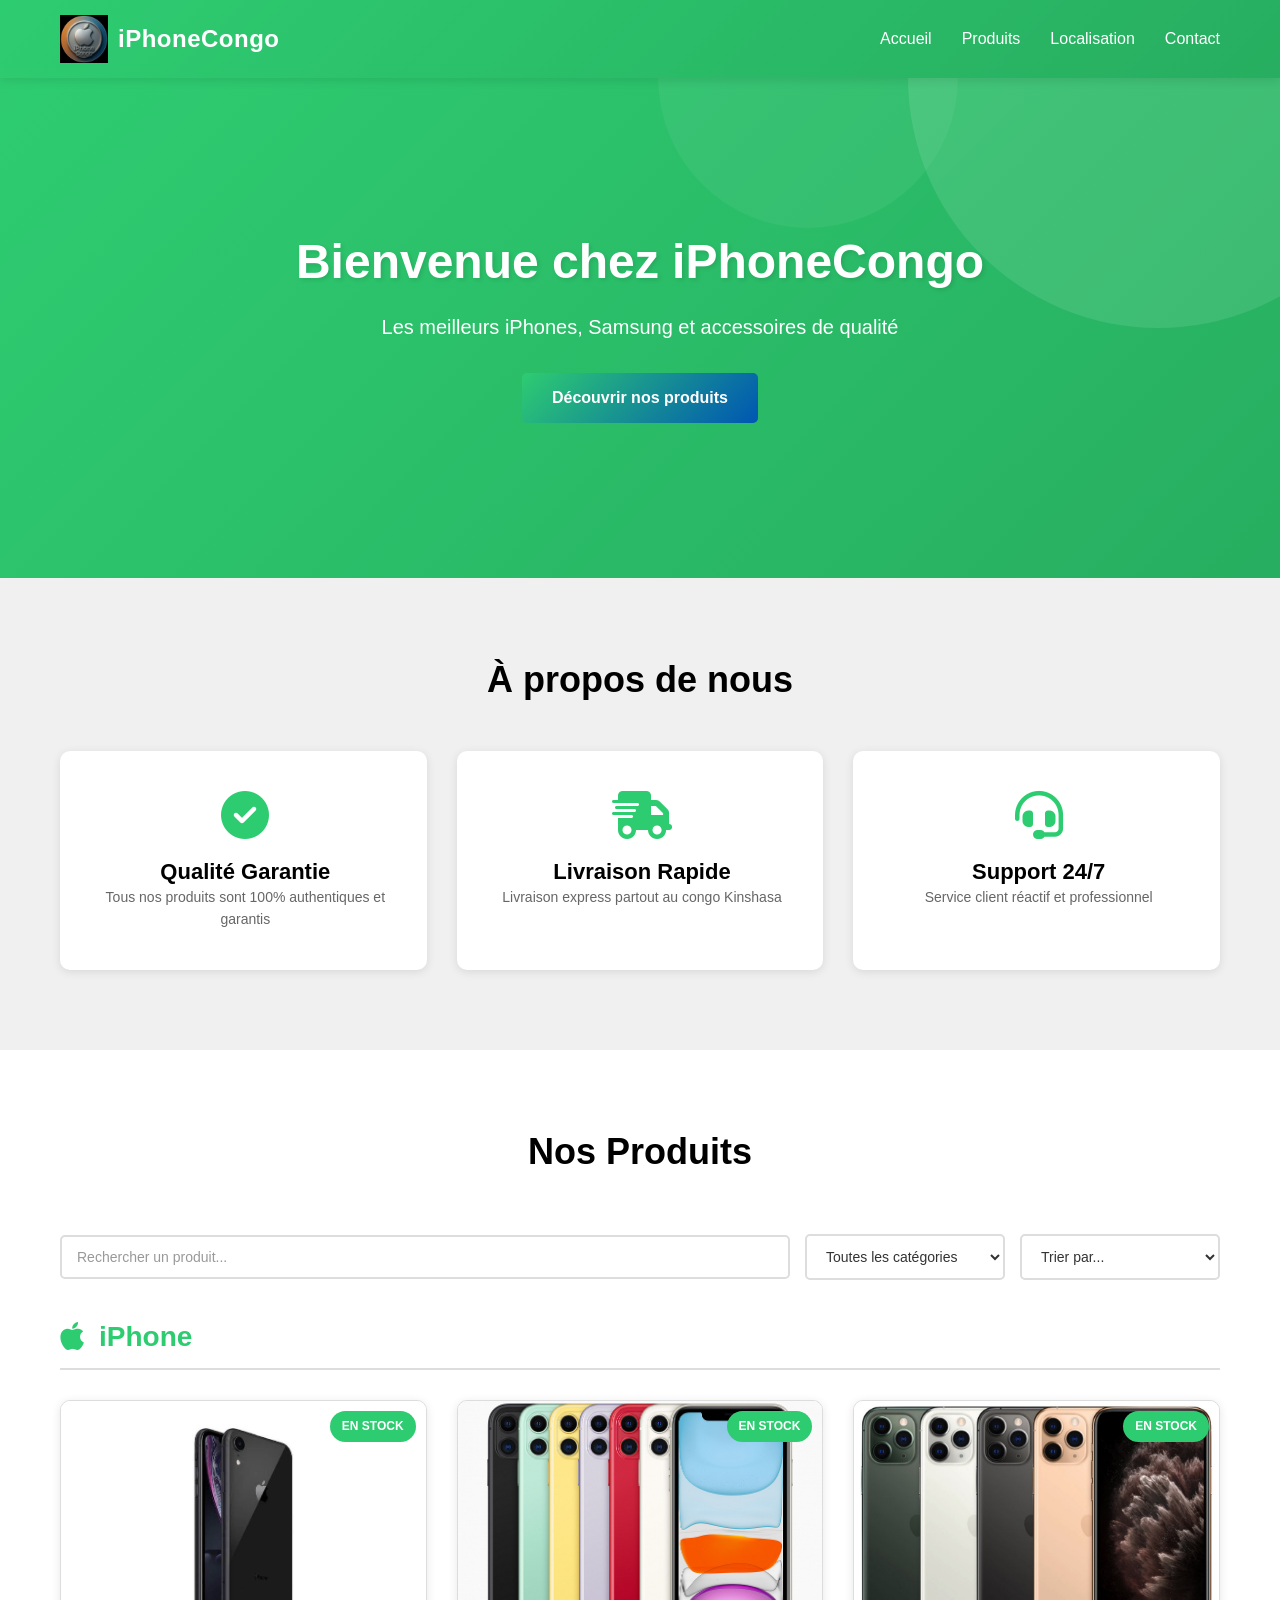
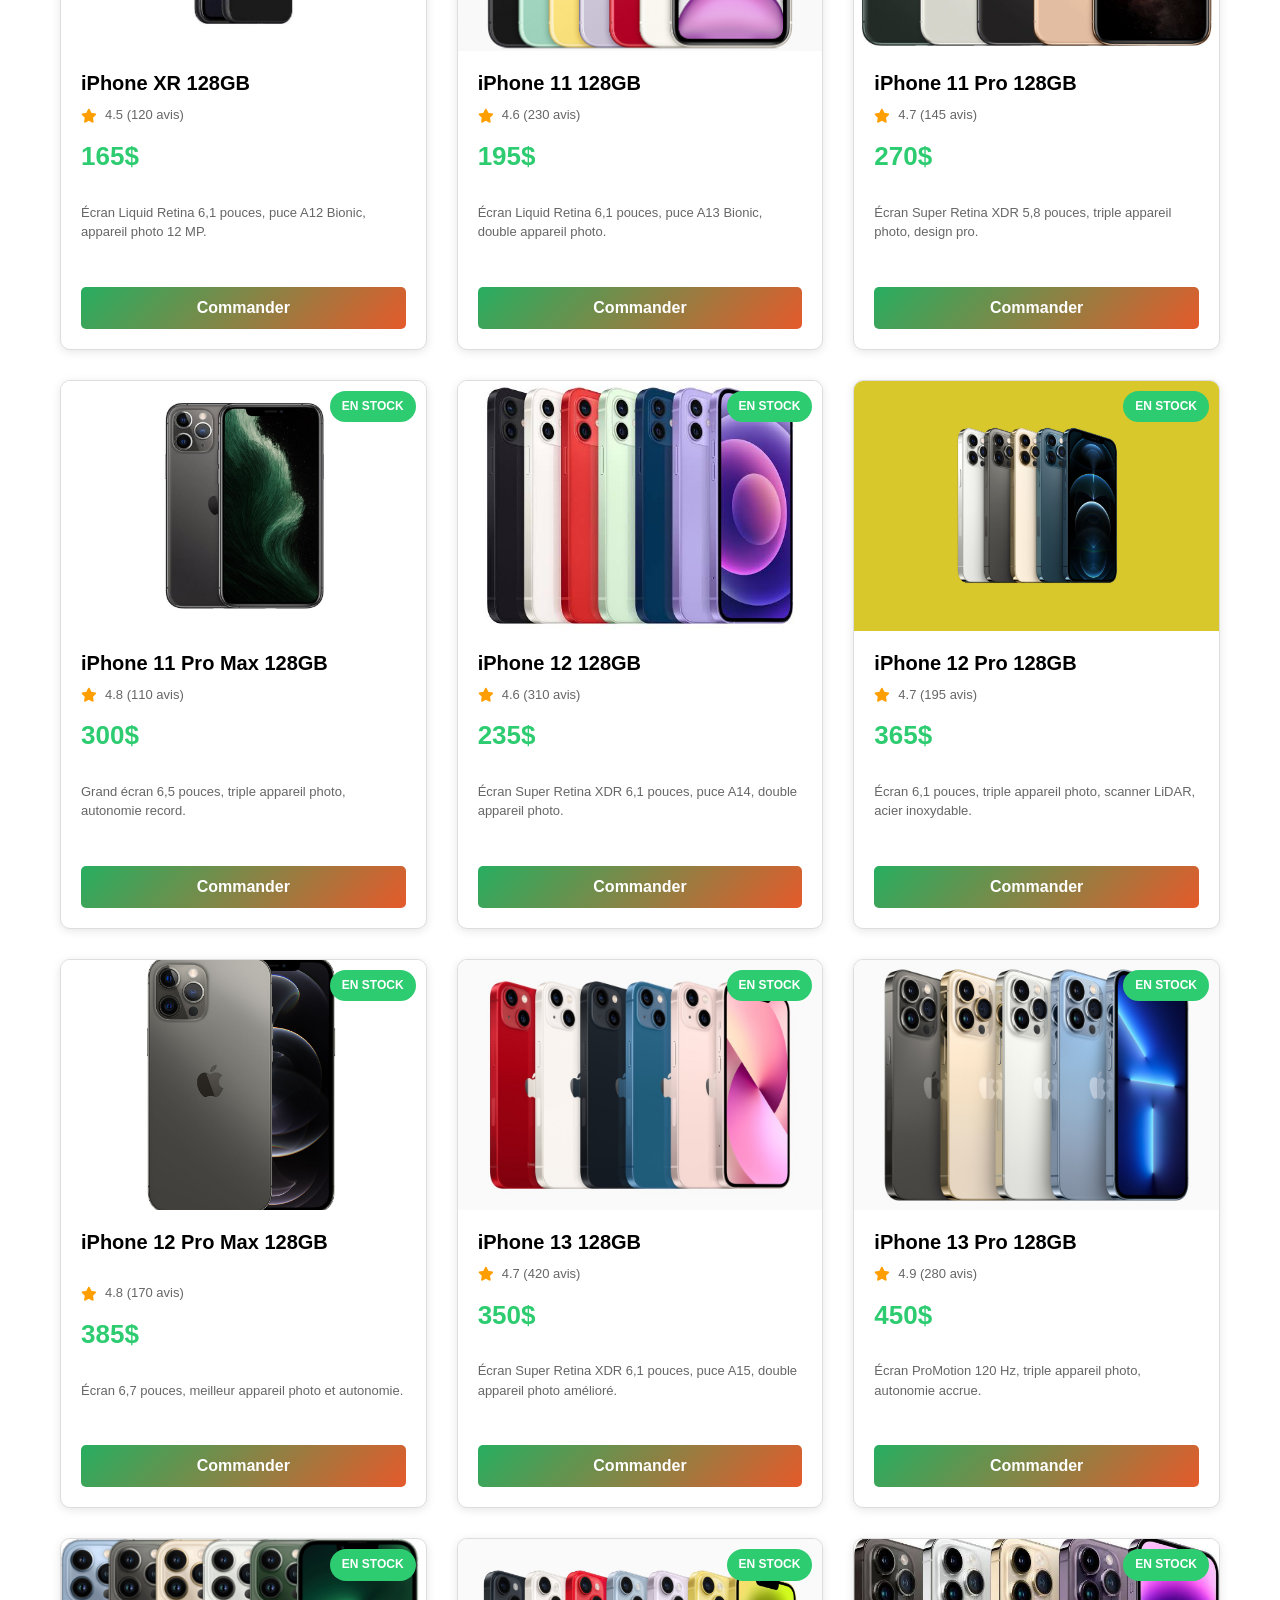
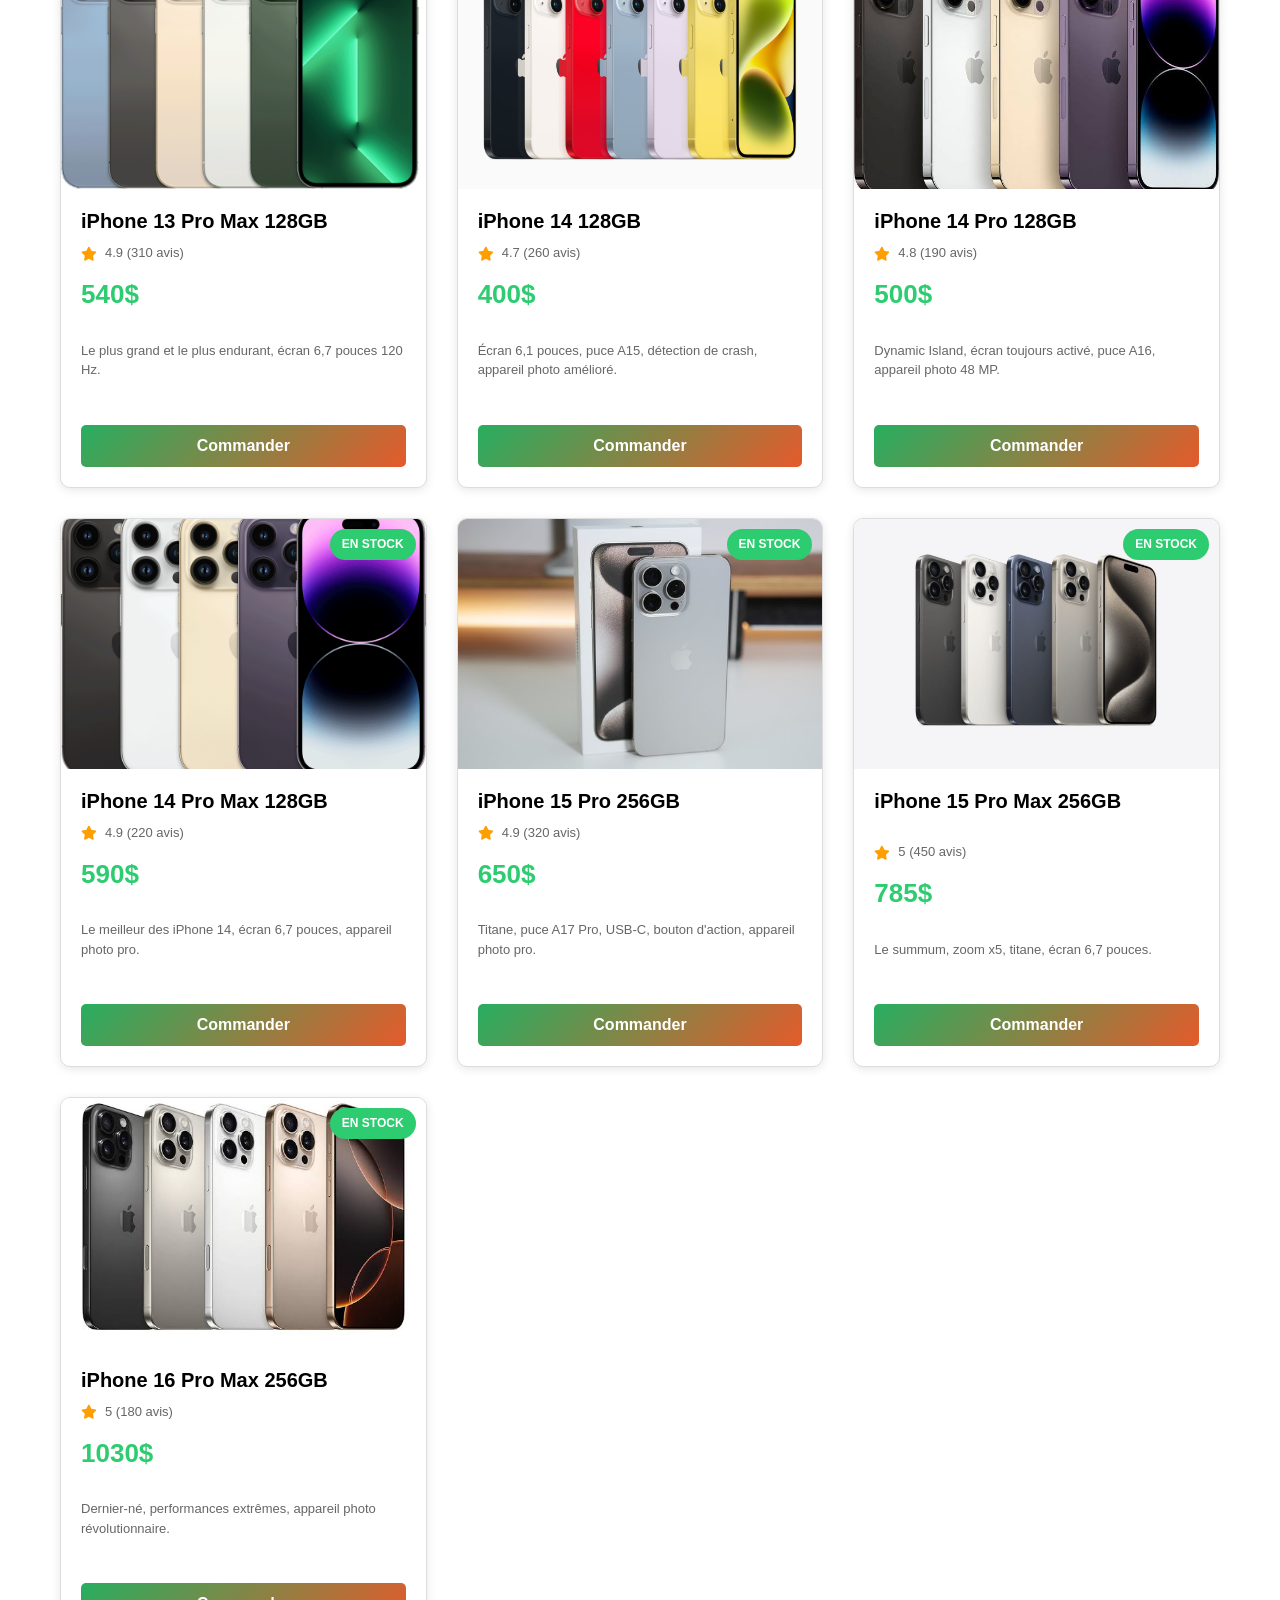
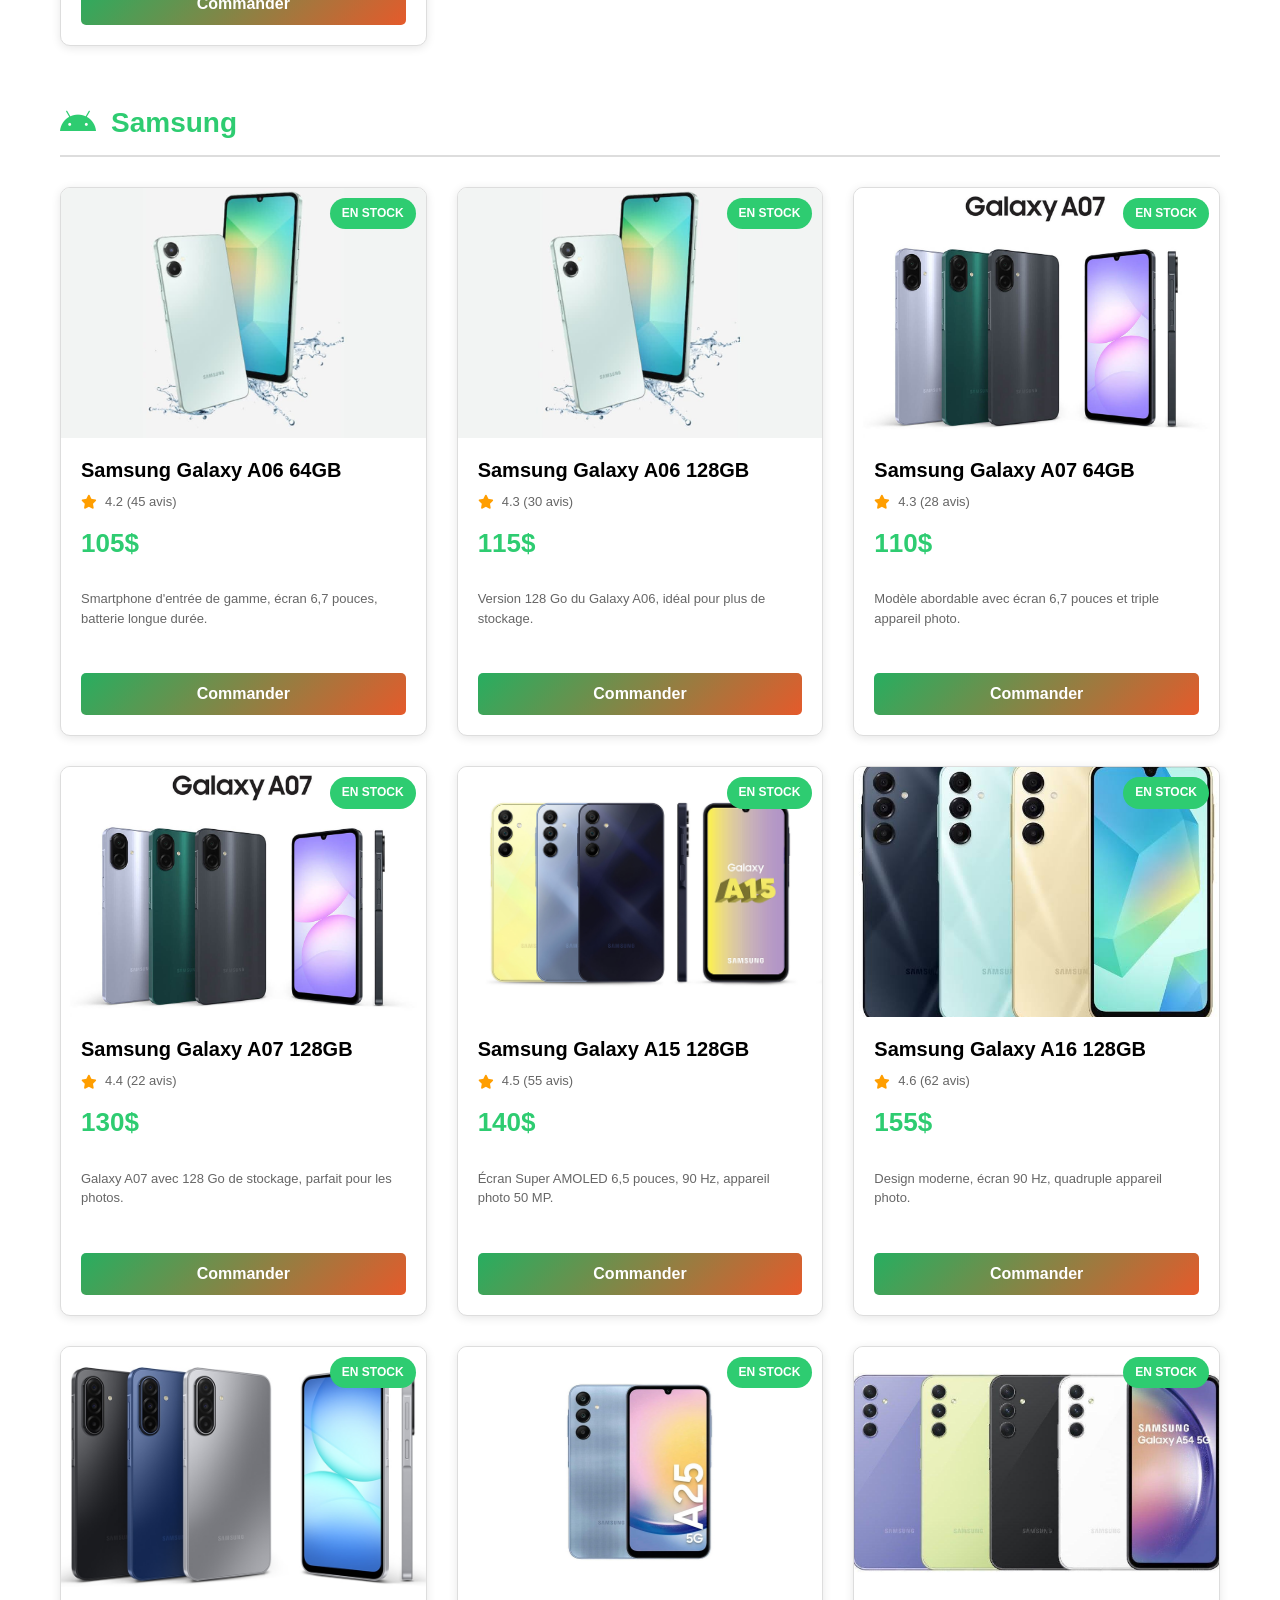
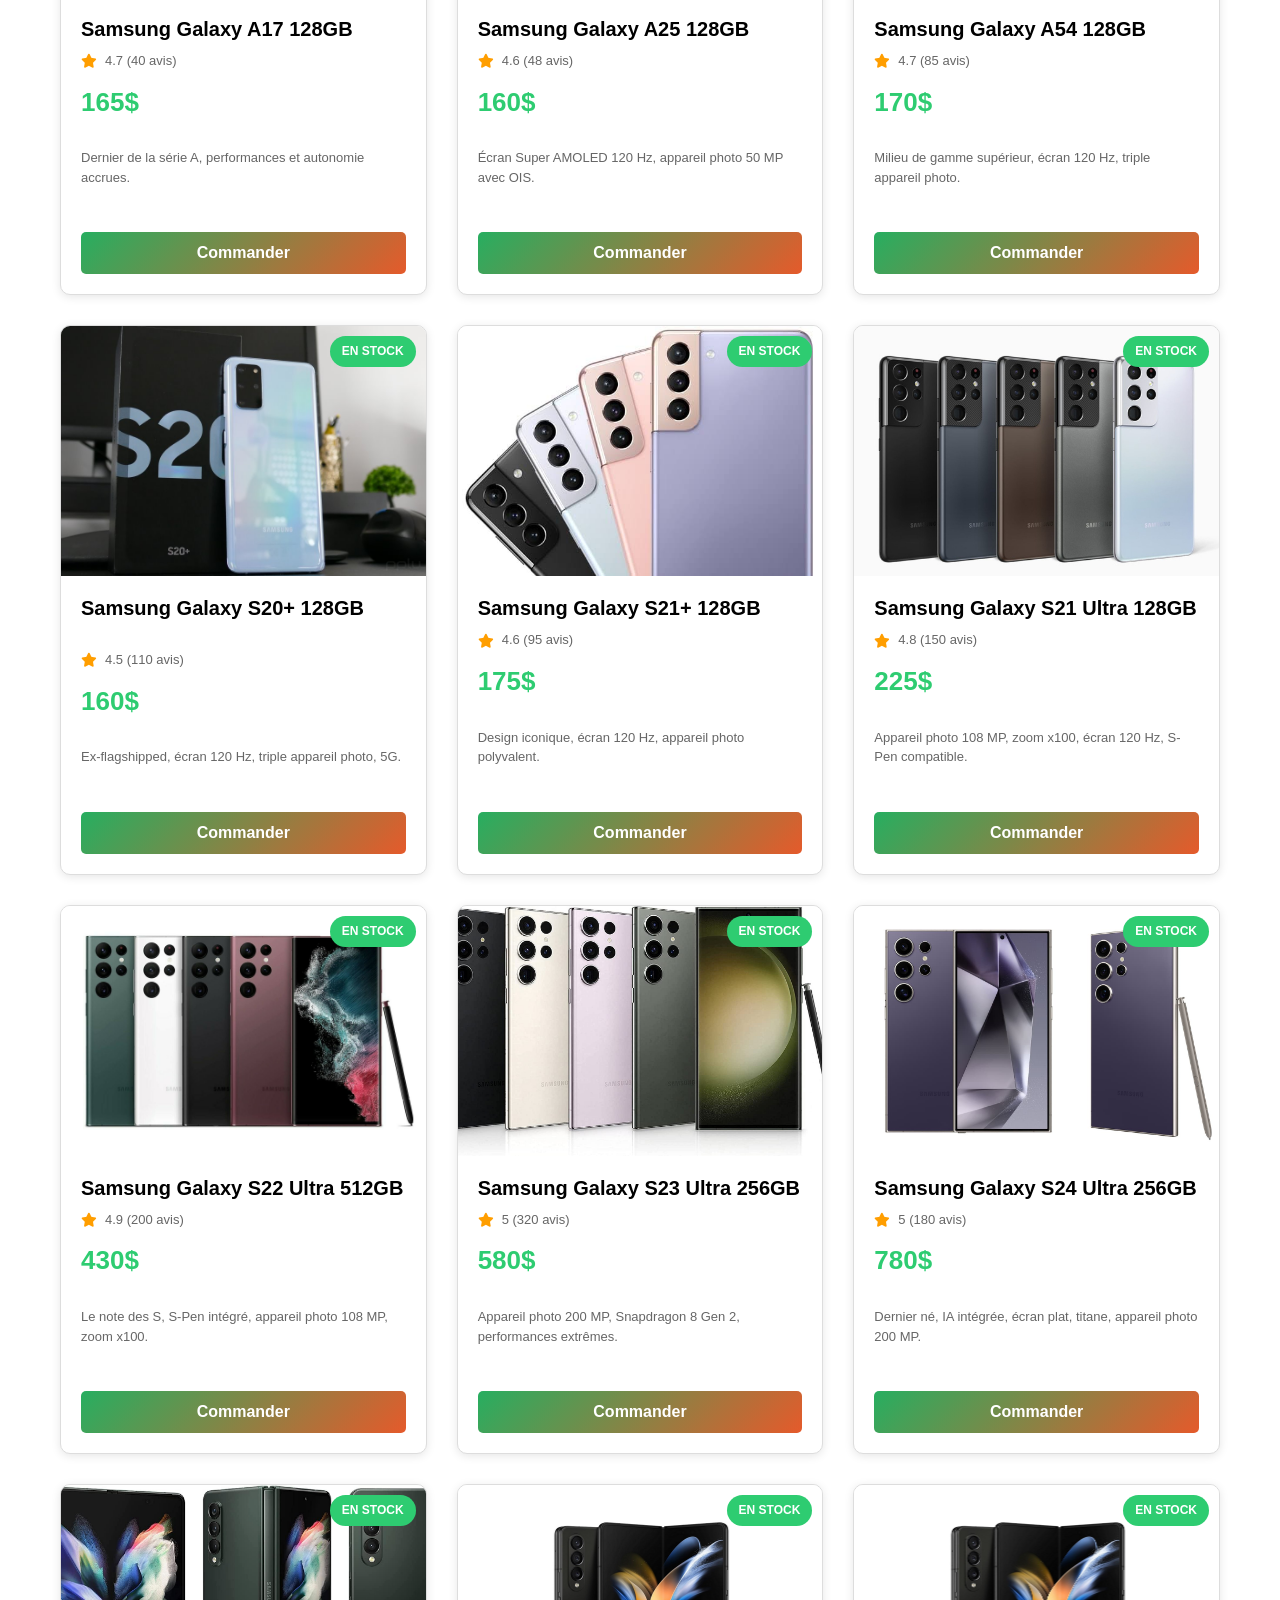
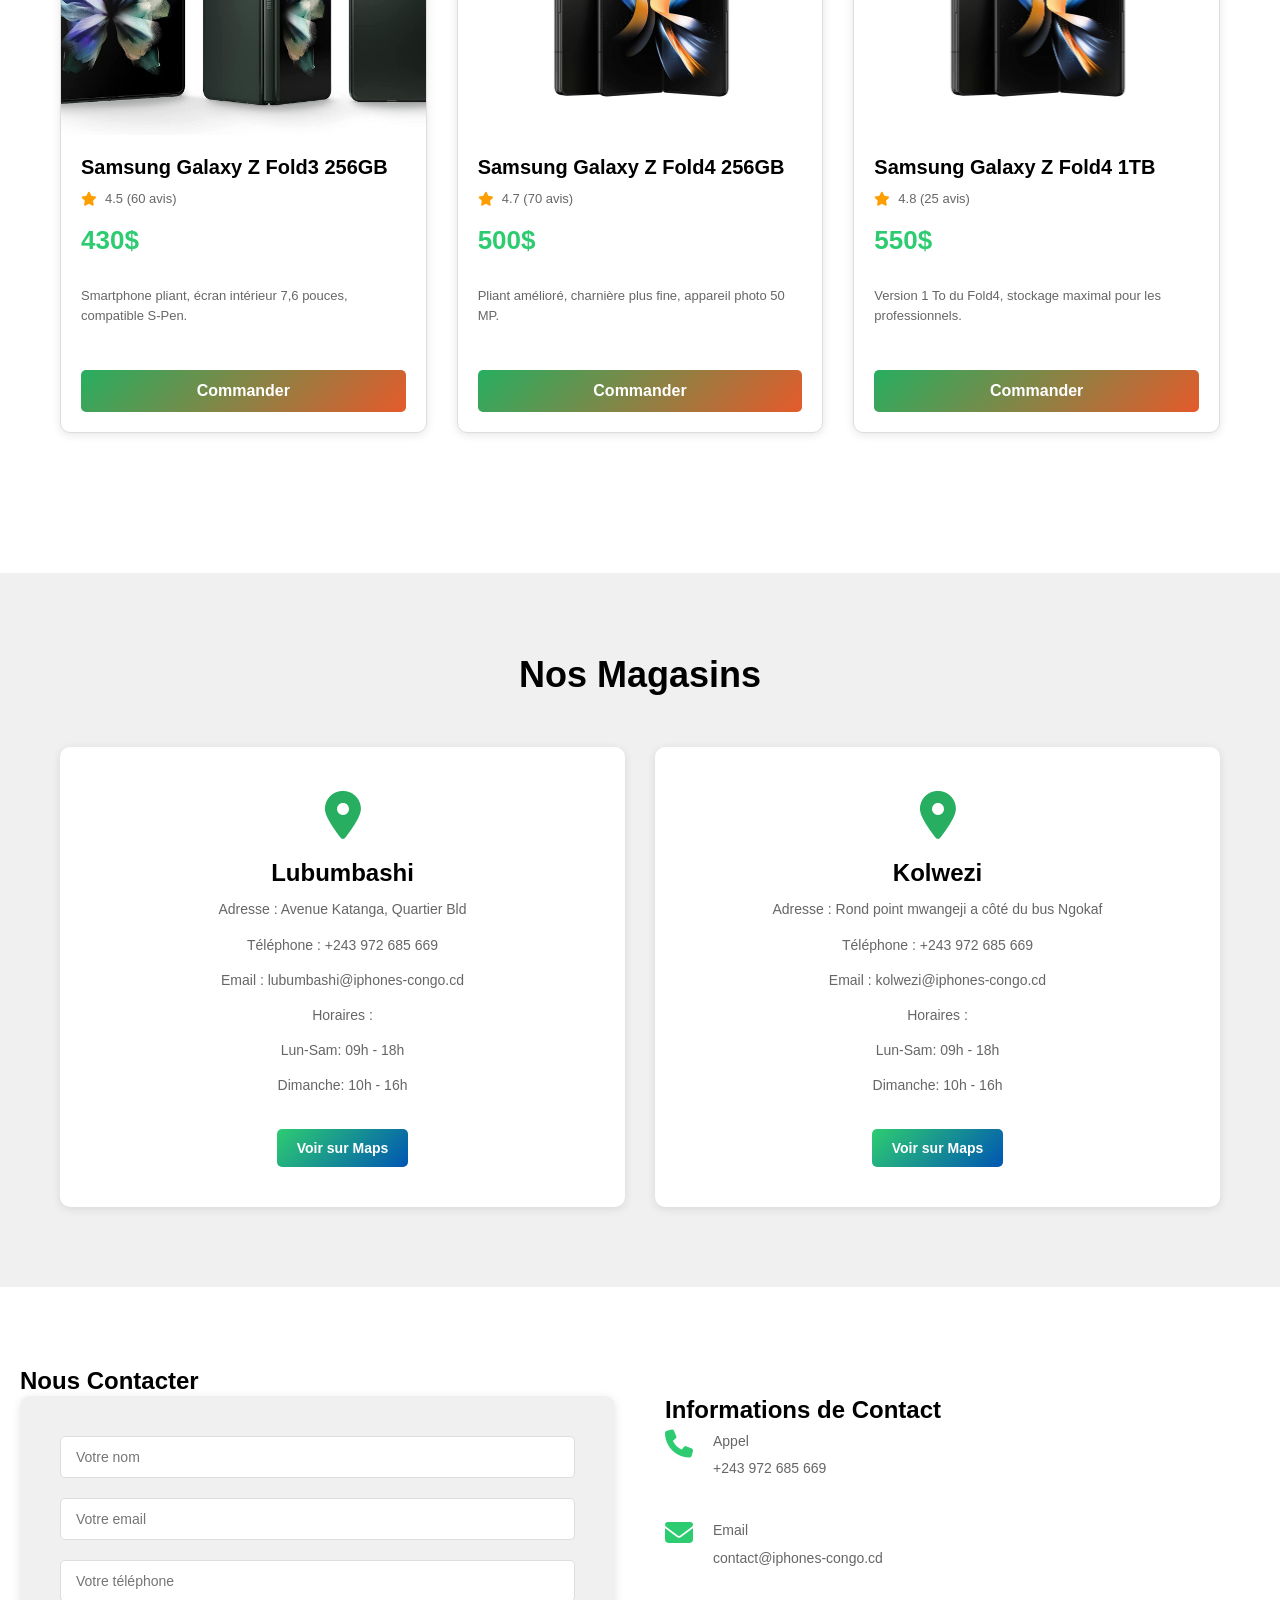
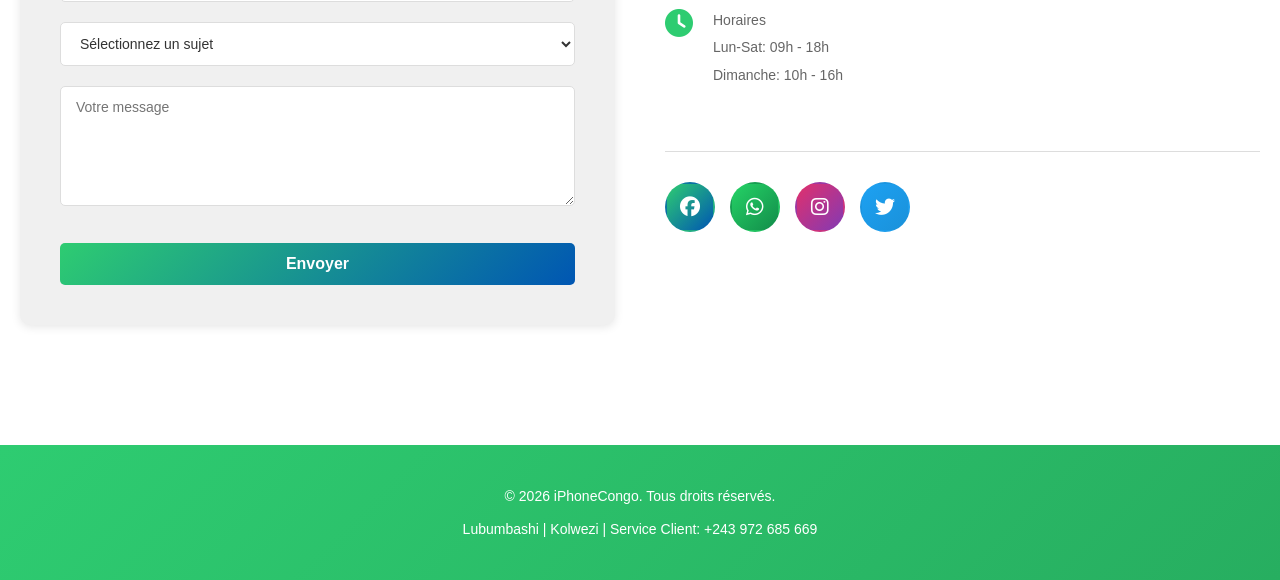
==== commit 13e73f35: "Update index.html" ====
--- a/index.html
+++ b/index.html
@@ -3,9 +3,10 @@
 <head>
     <meta charset="UTF-8">
     <meta name="viewport" content="width=device-width, initial-scale=1.0">
-    <title>iPhoneCongo - Lubumbashi & Kolwezi</title>
+    <title>iPhoneCongo</title>
     <link rel="stylesheet" href="style.css">
     <link rel="stylesheet" href="https://cdnjs.cloudflare.com/ajax/libs/font-awesome/6.4.0/css/all.min.css">
+    <link rel="icon" type="image/png" href="assets/log.png">
 </head>
 <body>
     <!-- Navigation -->
--- a/style.css
+++ b/style.css
@@ -511,13 +511,11 @@
 }
 
 .produit-image {
-    height: 200px;
-    background: linear-gradient(135deg, #f5f5f5, #e0e0e0);
-    display: flex;
-    align-items: center;
-    justify-content: center;
+    height: 250px !important;
+    min-height: 250px;
+    max-height: 2500px;
     overflow: hidden;
-    position: relative;
+    flex-shrink: 0;
 }
 
 .produit-image img {
@@ -528,7 +526,7 @@
 }
 
 .produit-card:hover .produit-image img {
-    transform: scale(3.1);
+    transform: scale(1.1);
 }
 
 .produit-card h4 {
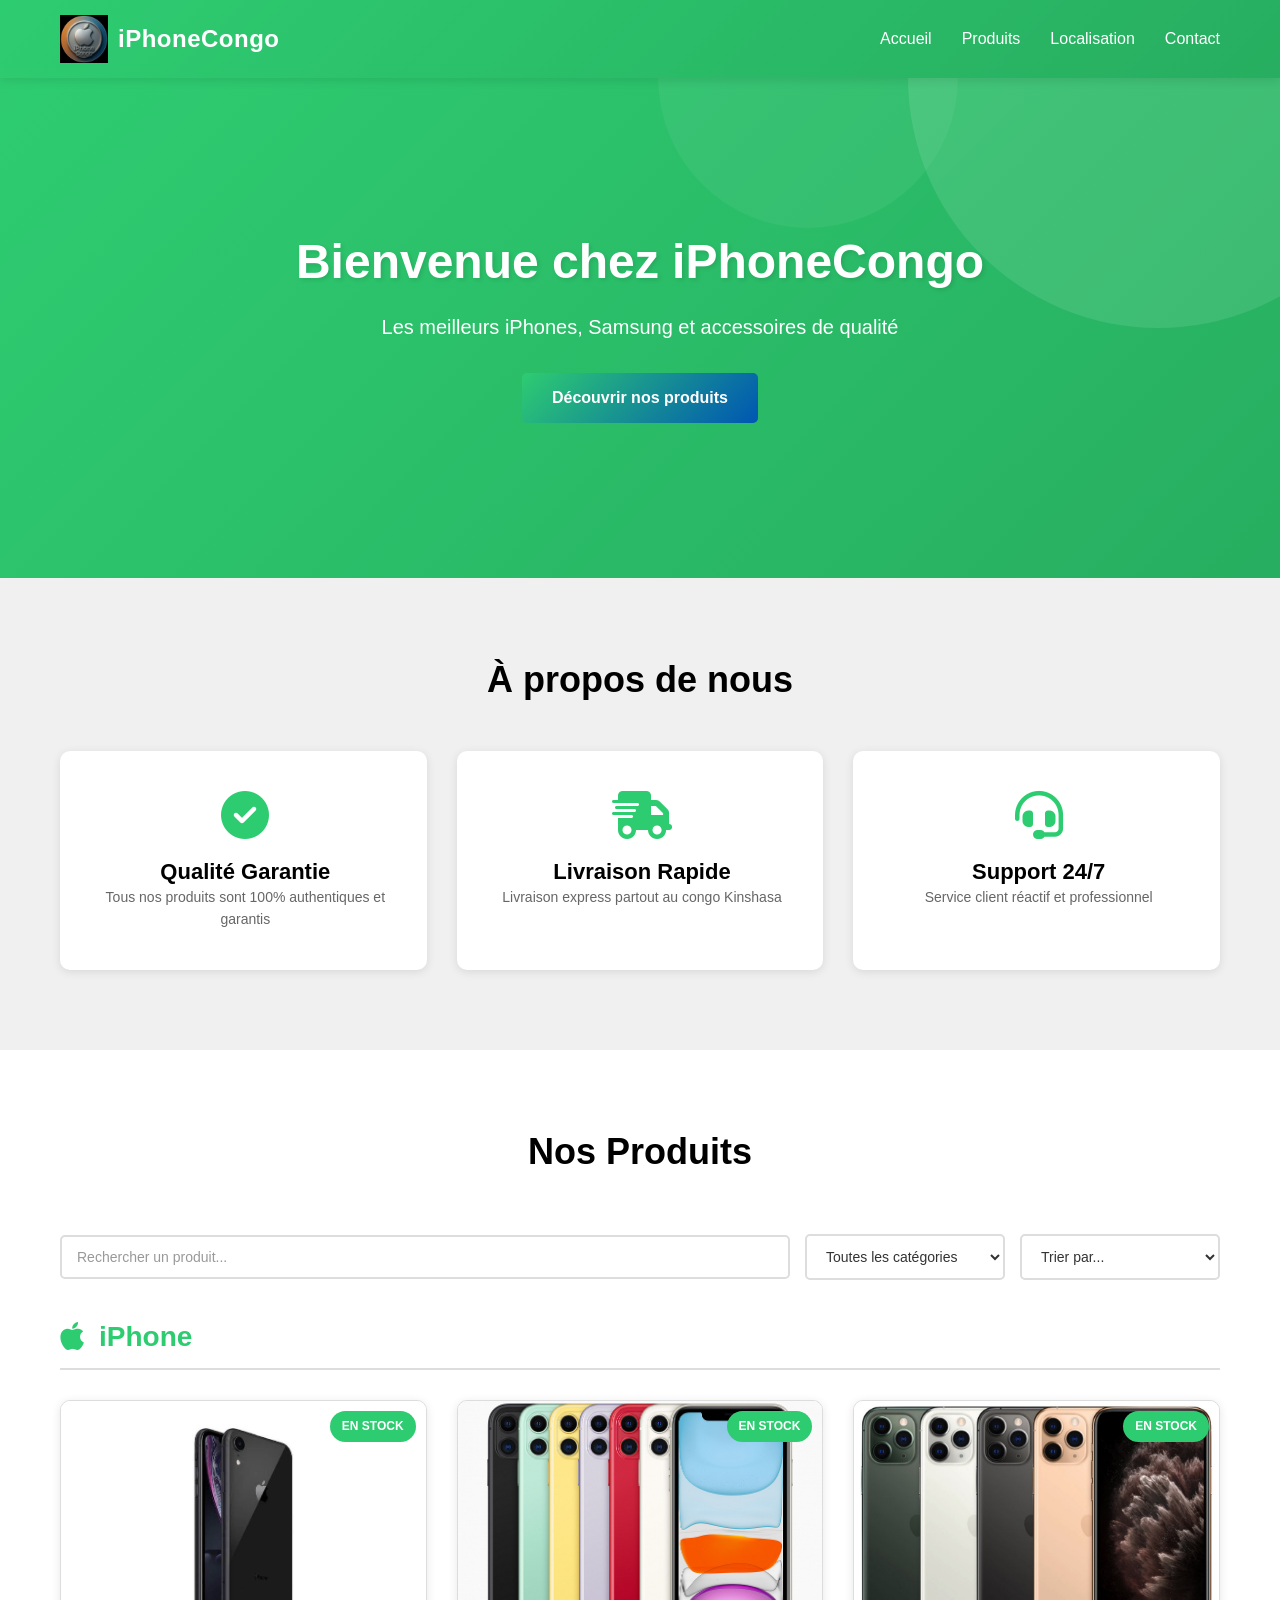
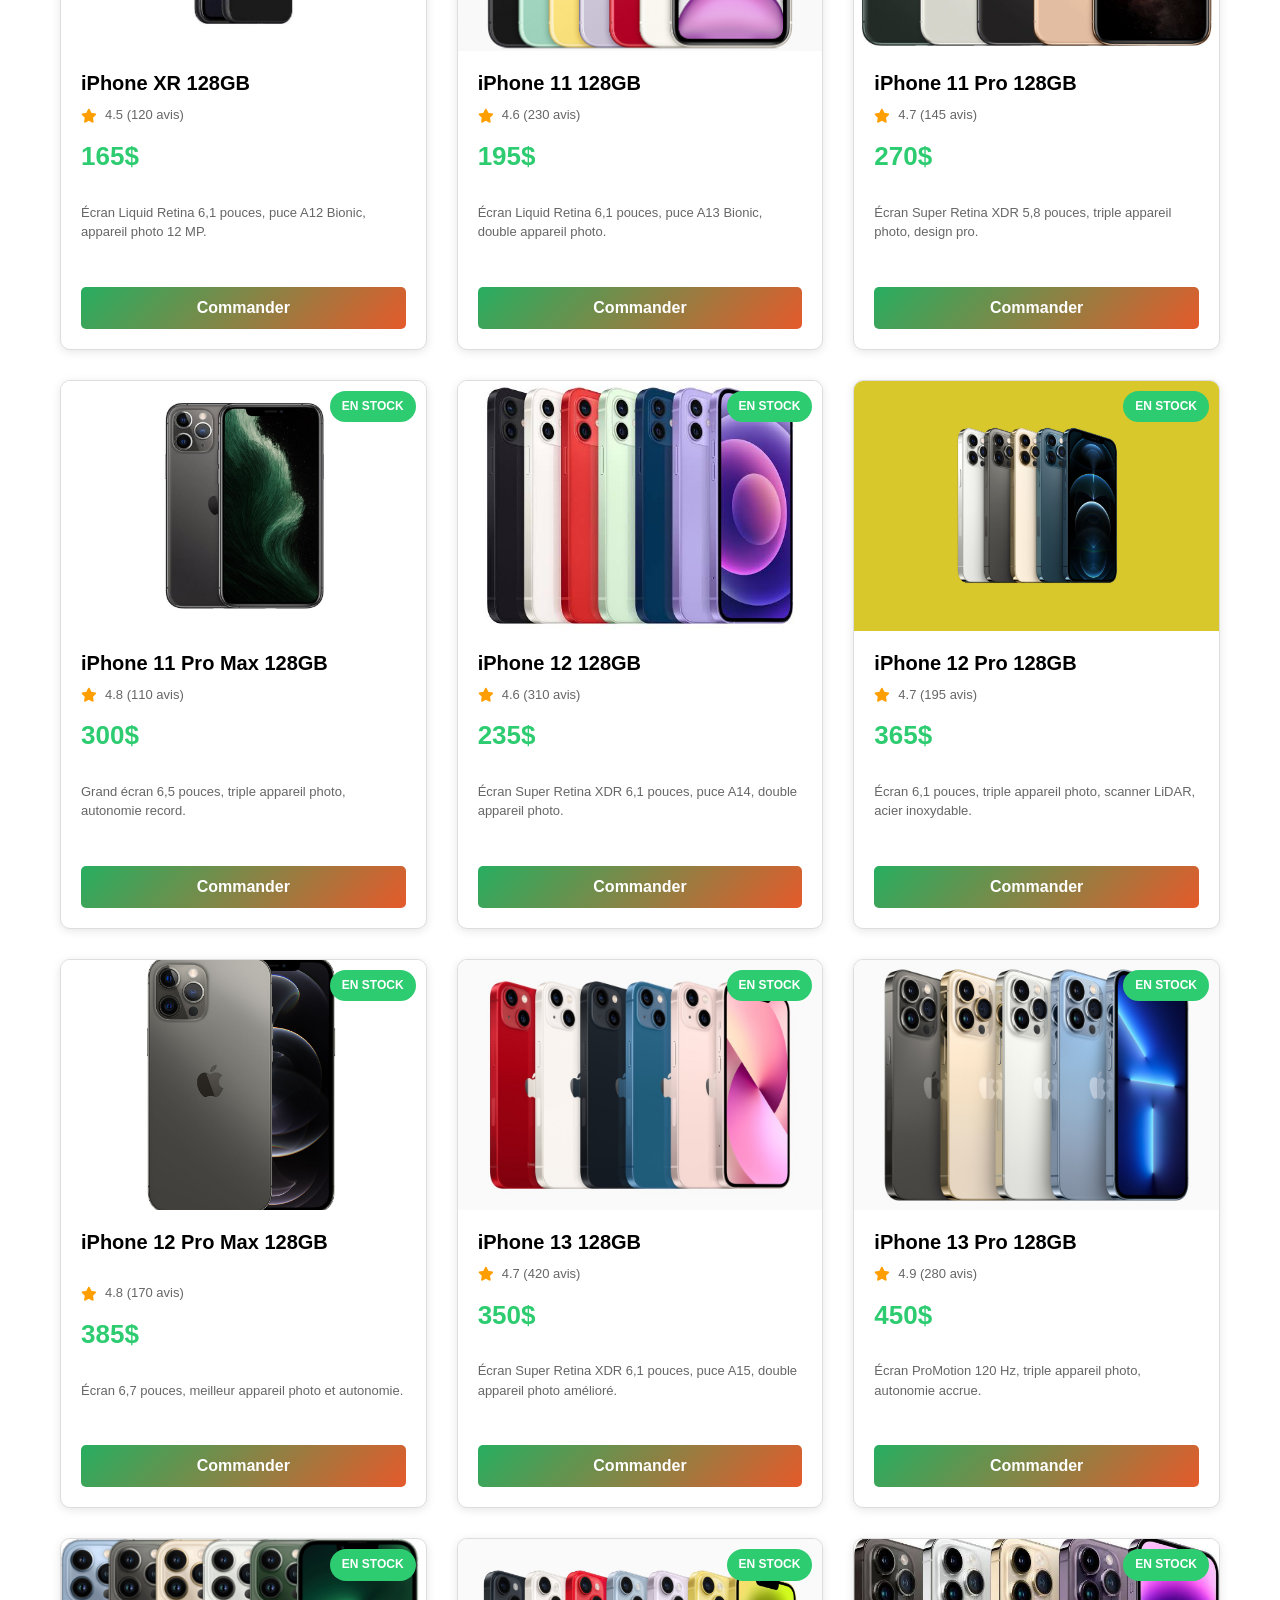
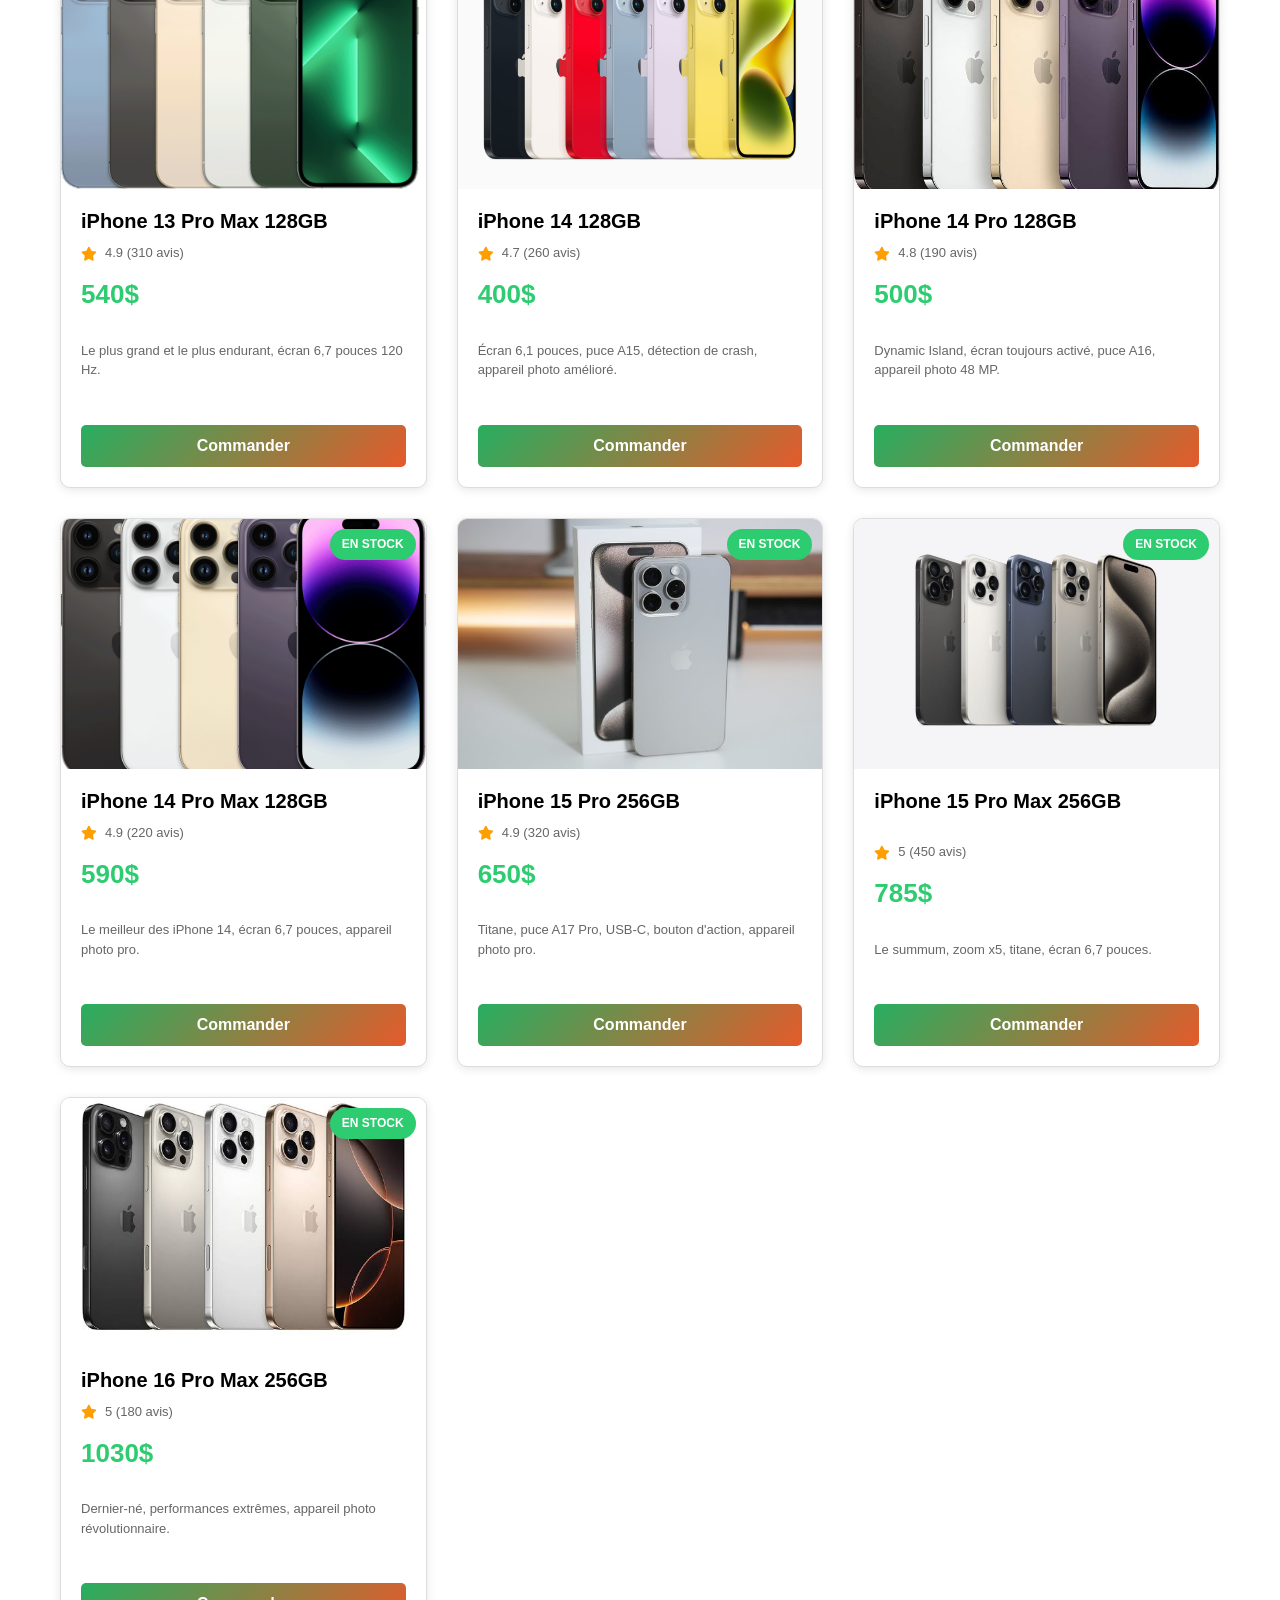
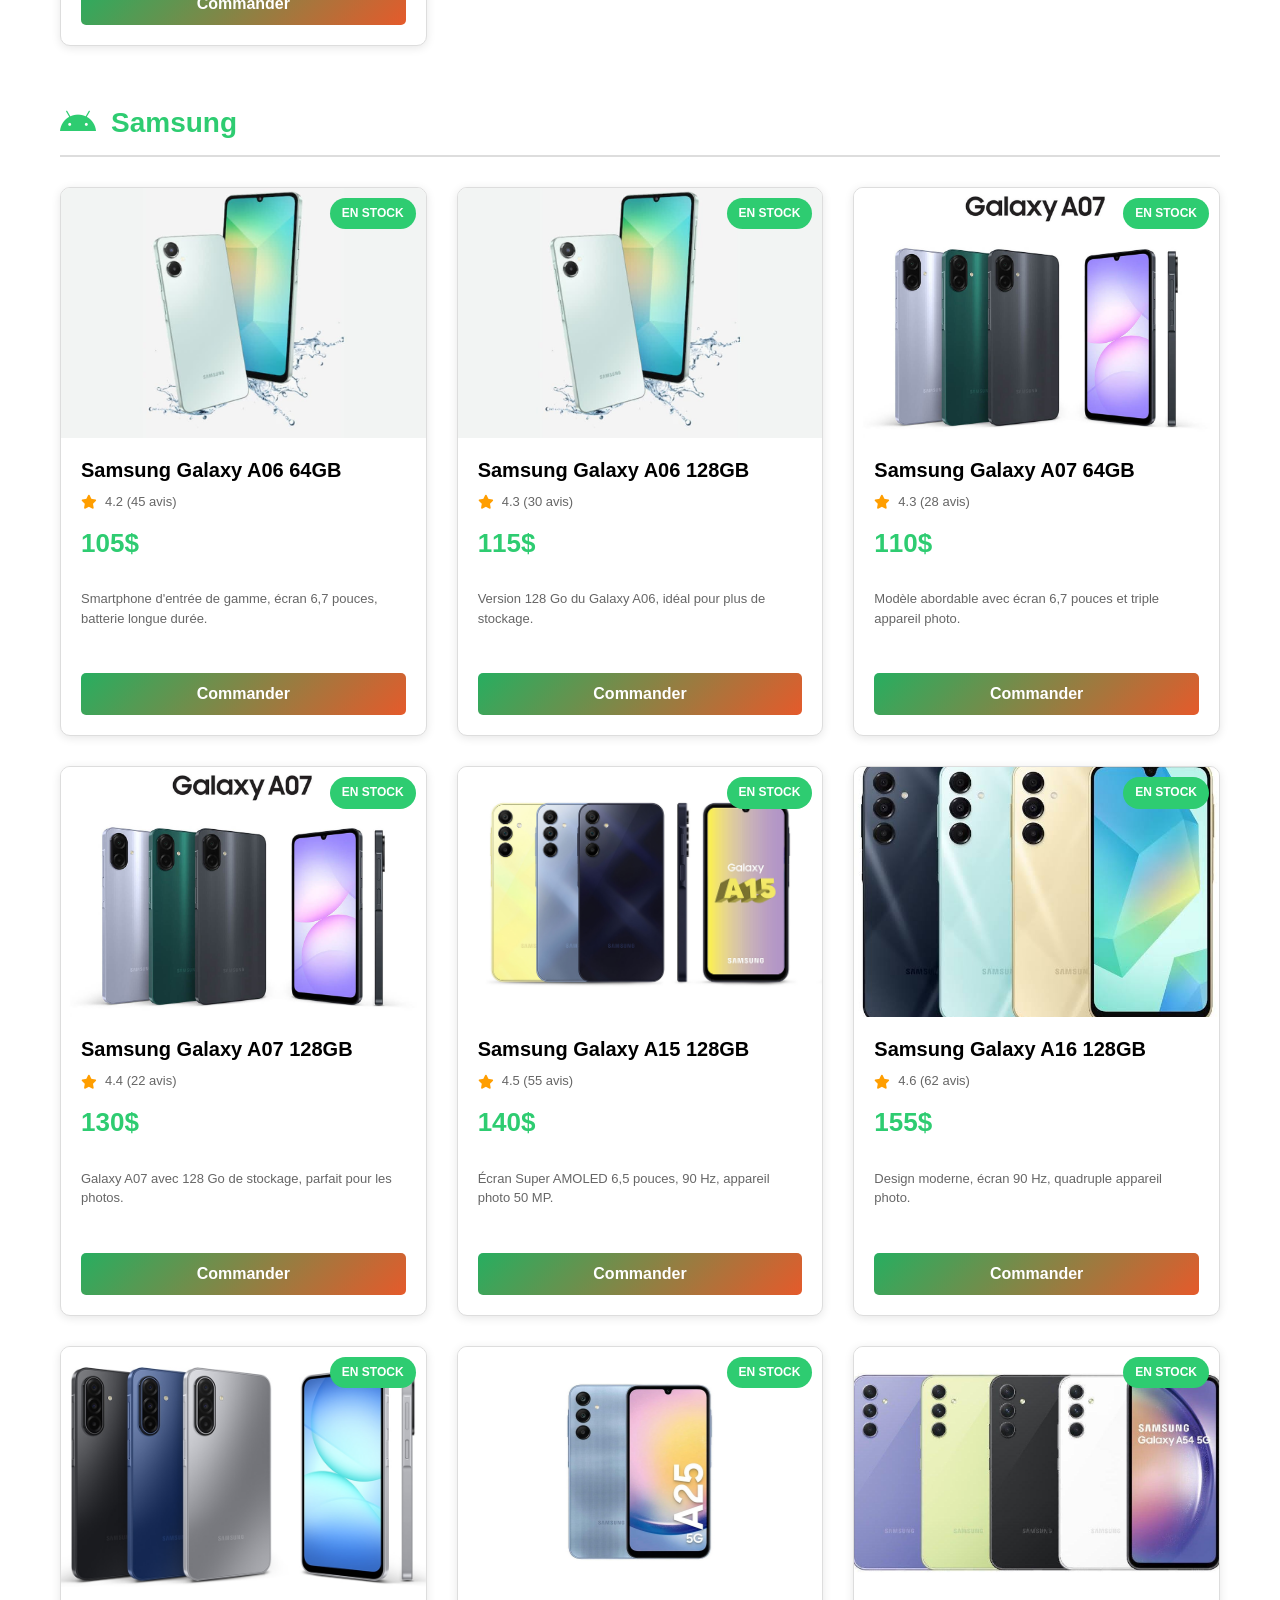
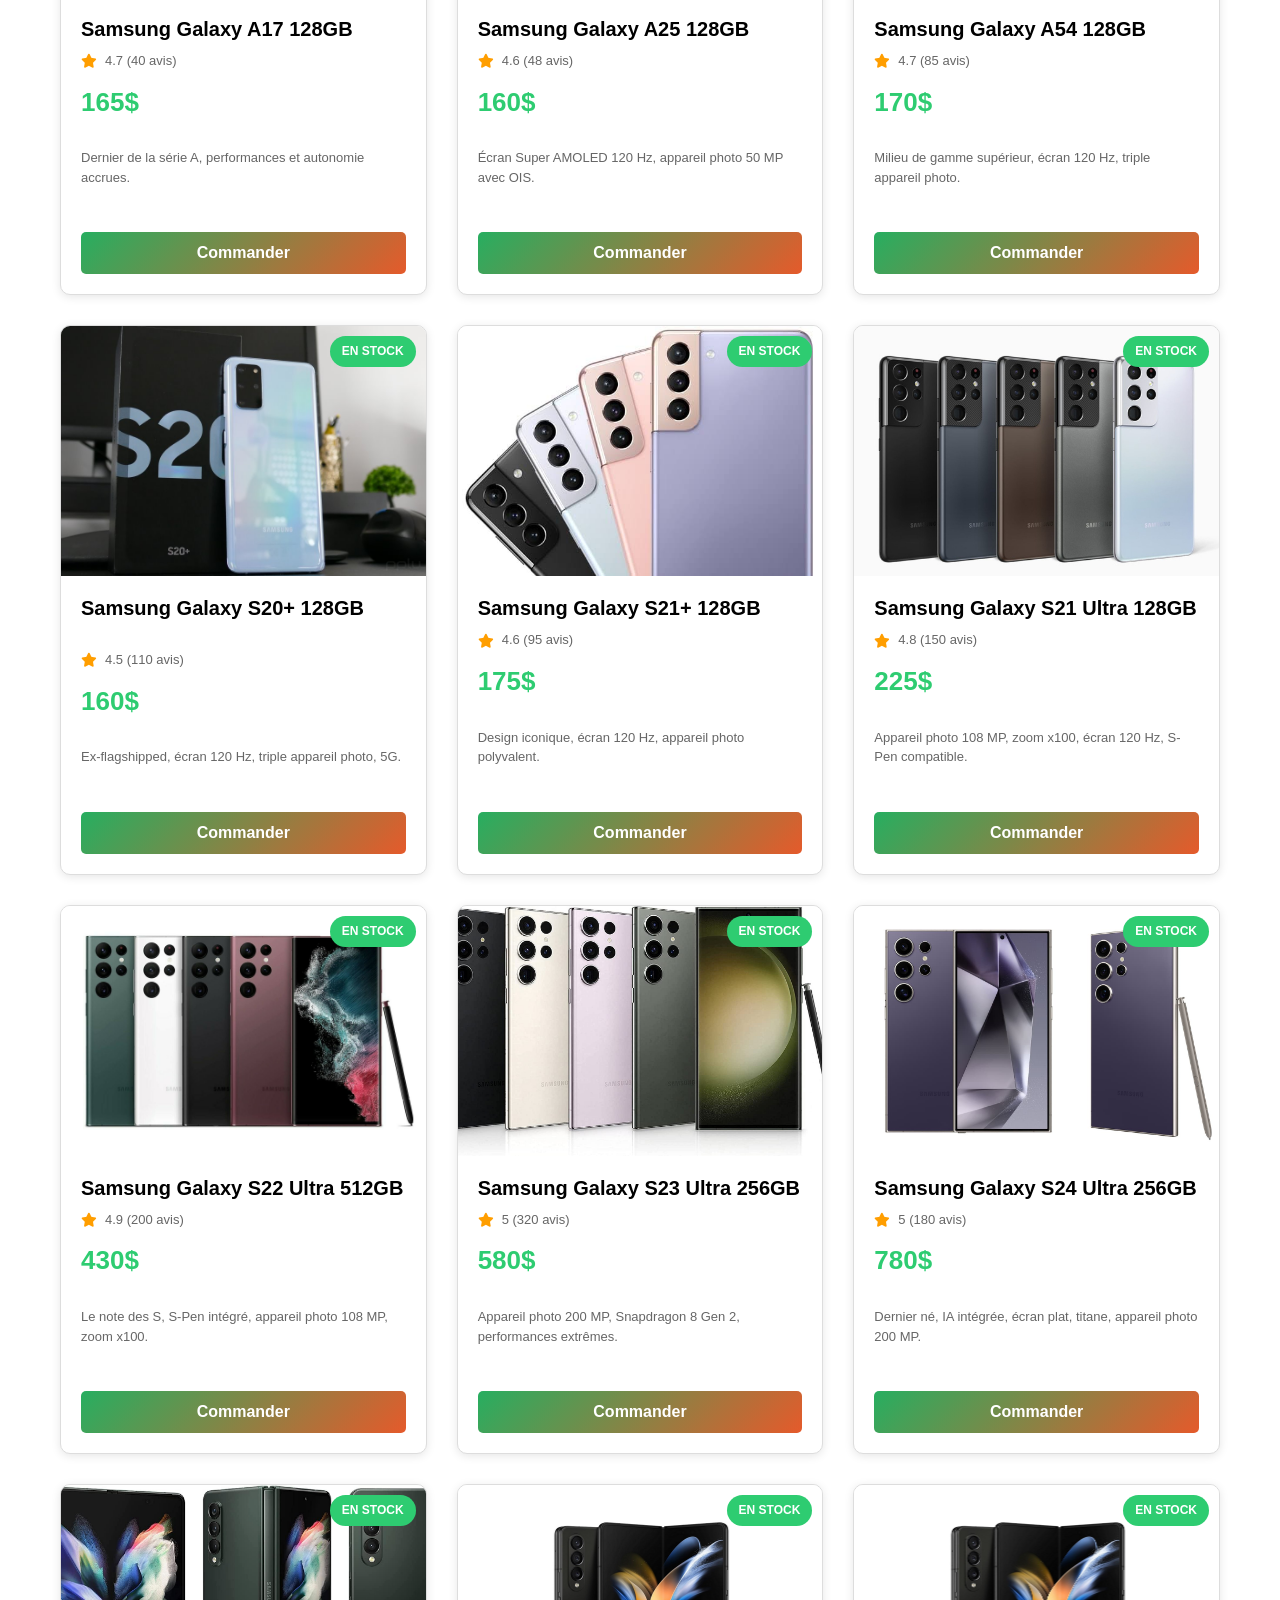
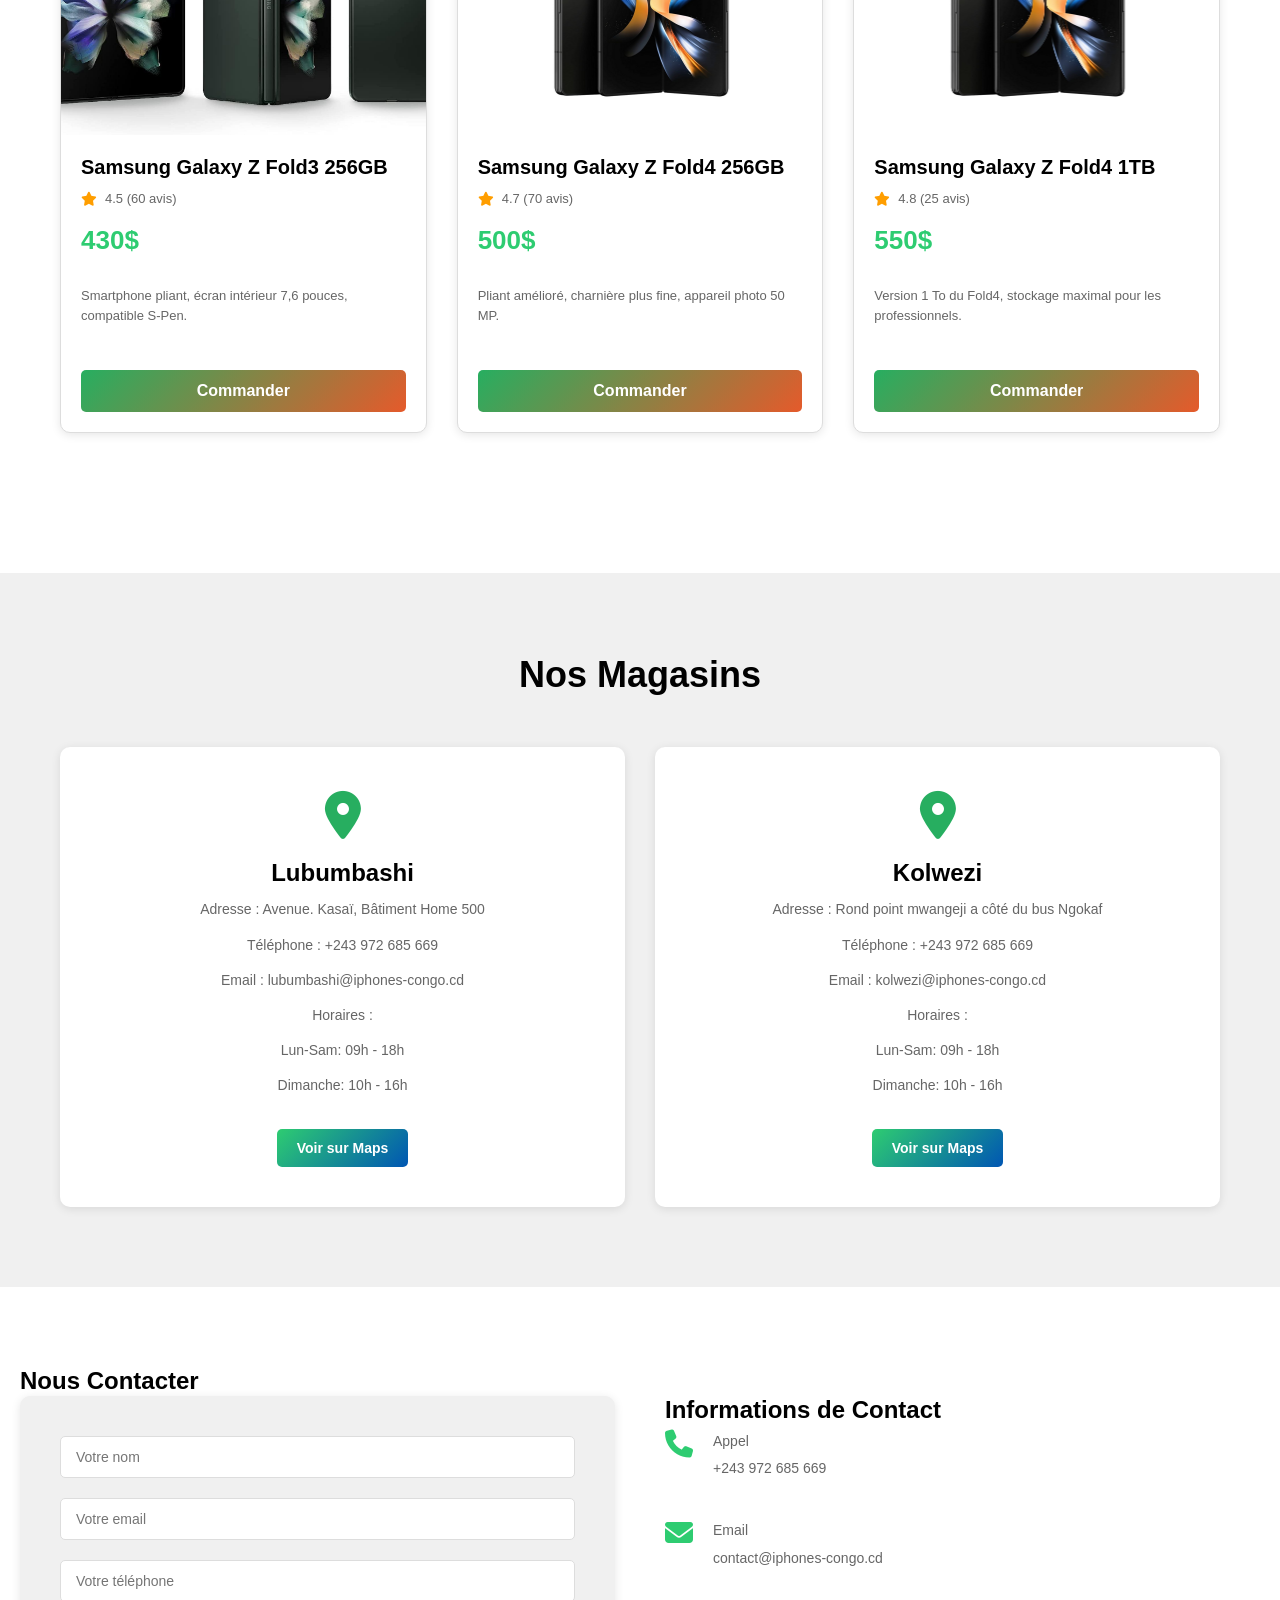
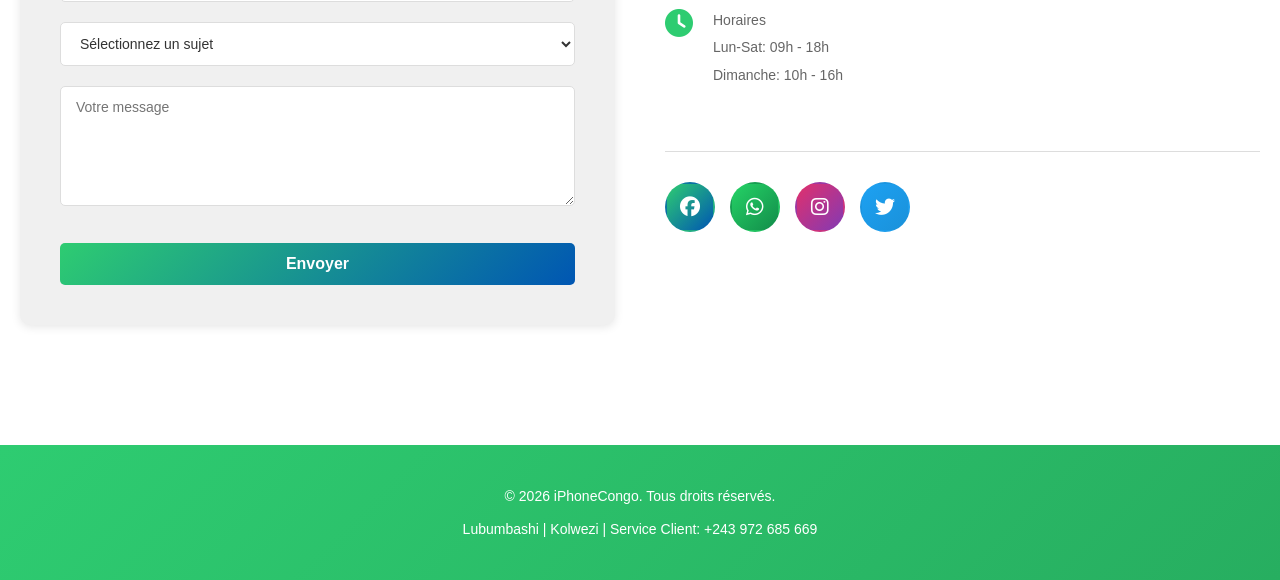
==== commit 9c82f895: "Update index.html" ====
--- a/index.html
+++ b/index.html
@@ -140,7 +140,7 @@
                 <div class="magasin-card">
                     <i class="fas fa-map-marker-alt"></i>
                     <h3>Lubumbashi</h3>
-                    <p>Adresse : Avenue Katanga, Quartier Bld</p>
+                    <p>Adresse : Avenue. Kasaï,  Bâtiment Home 500</p>
                     <p>Téléphone : +243 972 685 669</p>
                     <p>Email : lubumbashi@iphones-congo.cd</p>
                     <p>Horaires :</p>
